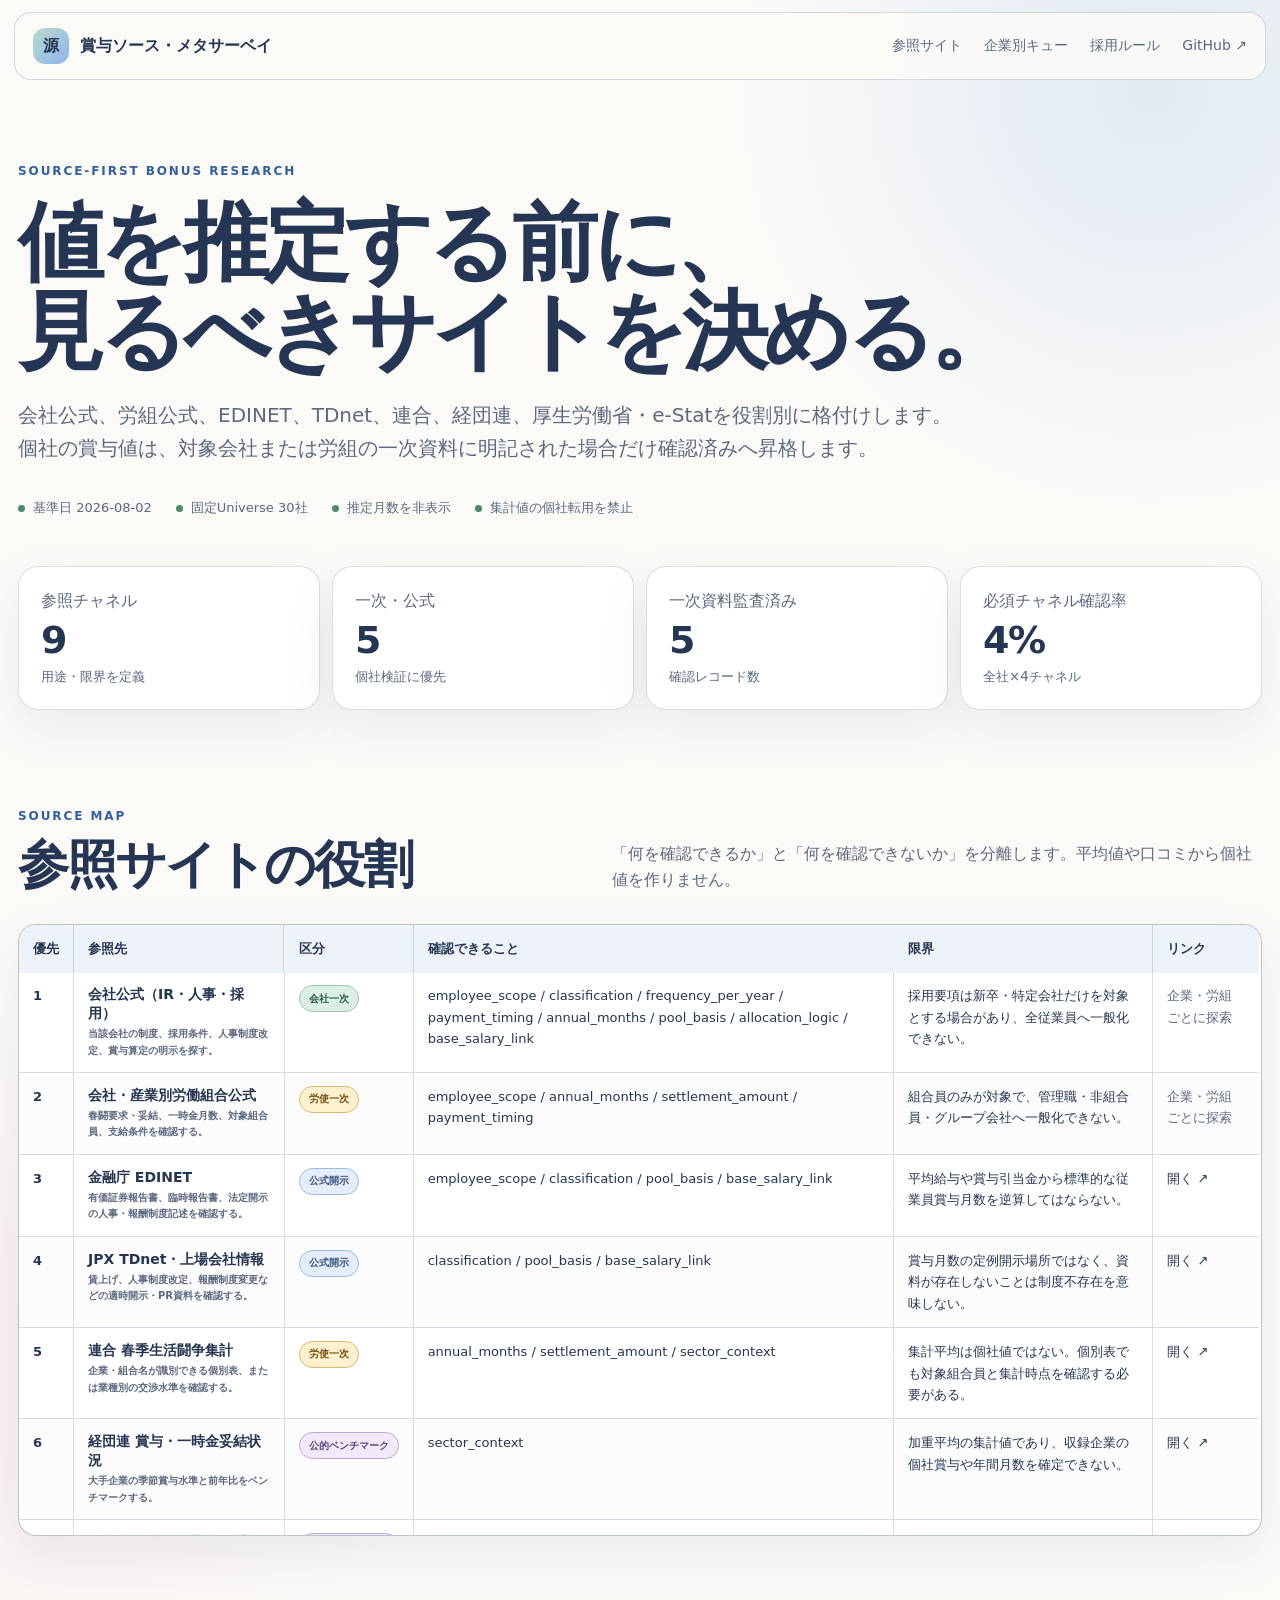
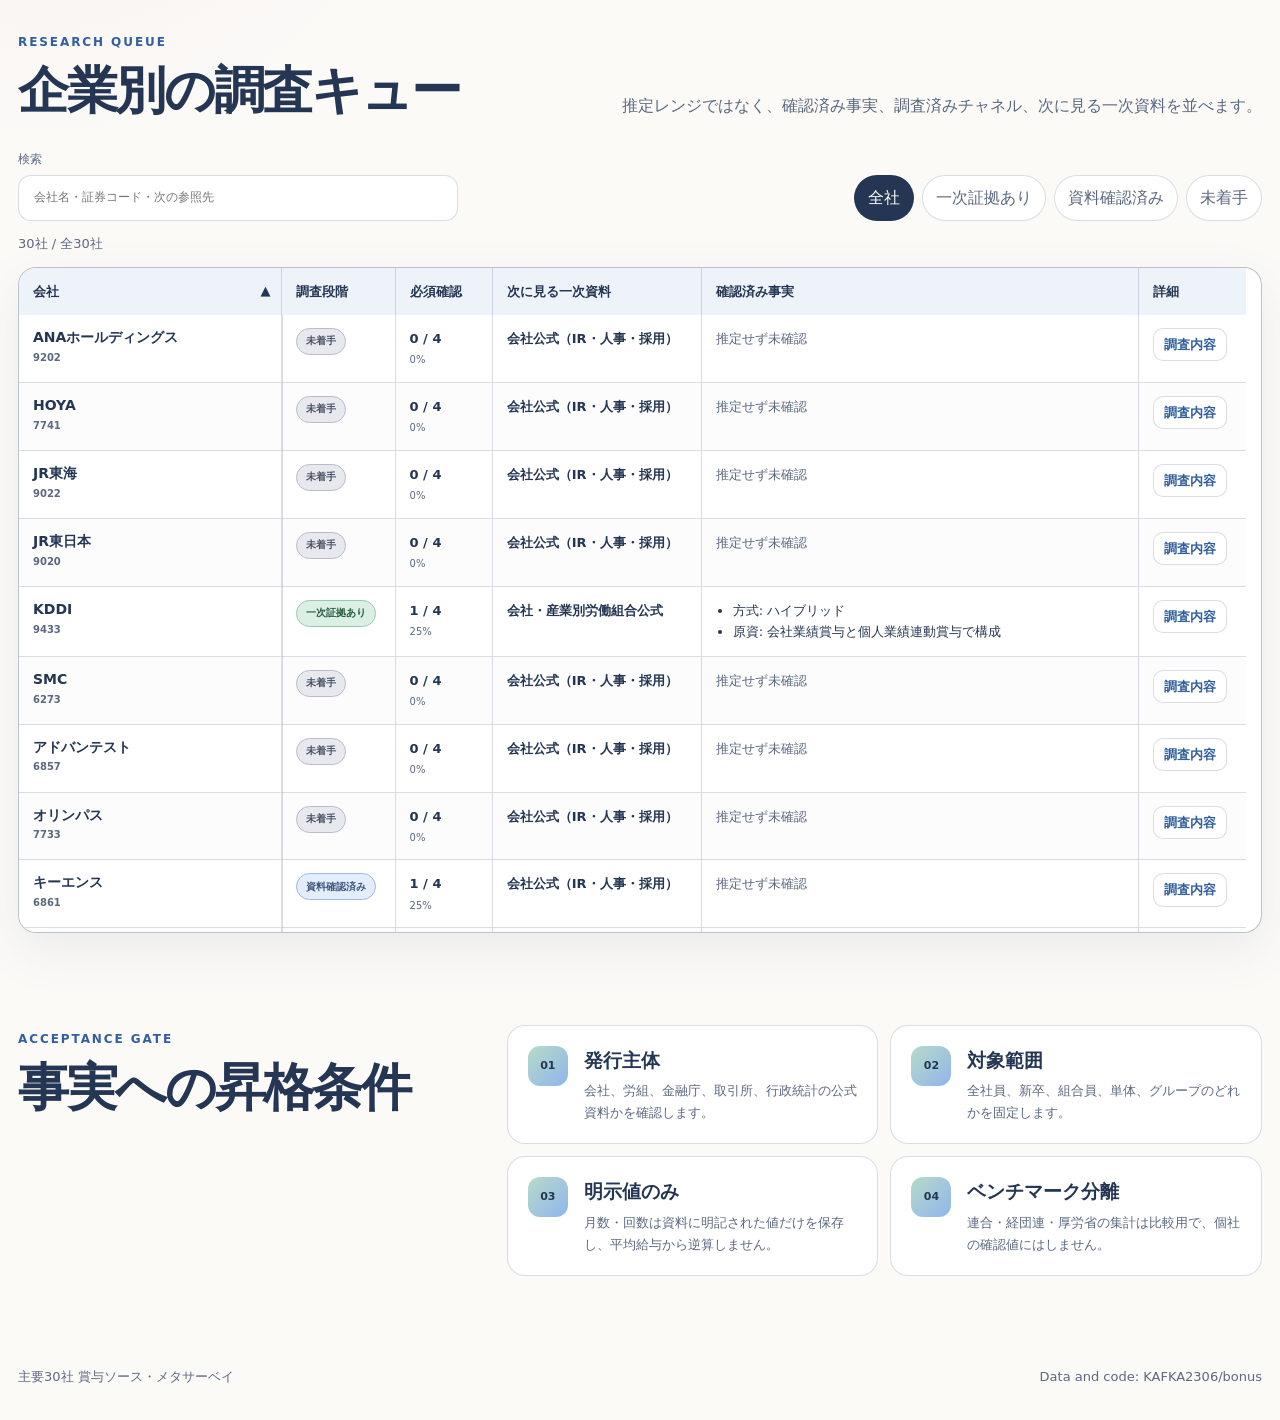
==== index.html @ 829853bf "Deploy bonus source survey from 67d471ef9a01" ====
<!doctype html>
<html lang="ja">
<head>
  <meta charset="utf-8">
  <meta name="viewport" content="width=device-width, initial-scale=1">
  <meta name="description" content="主要30社の賞与調査で、参照すべき一次資料と公的統計を先に選定するメタサーベイ">
  <meta name="theme-color" content="#fbfaf7">
  <meta name="bonus-build" content="source-survey-v5">
  <title>主要30社 賞与ソース・メタサーベイ</title>
  <link rel="stylesheet" href="./styles.css">
</head>
<body>
  <a class="skip-link" href="#companies">企業別調査表へ移動</a>
  <header class="site-header">
    <a class="brand" href="#top"><span class="brand-mark">源</span><span>賞与ソース・メタサーベイ</span></a>
    <nav aria-label="主要ナビゲーション">
      <a href="#sources">参照サイト</a>
      <a href="#companies">企業別キュー</a>
      <a href="#rules">採用ルール</a>
      <a href="https://github.com/KAFKA2306/bonus">GitHub ↗</a>
    </nav>
  </header>

  <main id="top">
    <section class="hero shell">
      <div class="eyebrow">SOURCE-FIRST BONUS RESEARCH</div>
      <h1>値を推定する前に、<br>見るべきサイトを決める。</h1>
      <p class="lead">会社公式、労組公式、EDINET、TDnet、連合、経団連、厚生労働省・e-Statを役割別に格付けします。個社の賞与値は、対象会社または労組の一次資料に明記された場合だけ確認済みへ昇格します。</p>
      <div class="meta-line"><span id="as-of">基準日 —</span><span>固定Universe 30社</span><span>推定月数を非表示</span><span>集計値の個社転用を禁止</span></div>
    </section>

    <section class="shell metrics" aria-label="調査概要">
      <article><span>参照チャネル</span><strong id="metric-channels">—</strong><small>用途・限界を定義</small></article>
      <article><span>一次・公式</span><strong id="metric-primary">—</strong><small>個社検証に優先</small></article>
      <article><span>一次資料監査済み</span><strong id="metric-verified">—</strong><small>確認レコード数</small></article>
      <article><span>必須チャネル確認率</span><strong id="metric-coverage">—</strong><small>全社×4チャネル</small></article>
    </section>

    <section id="sources" class="shell section-block">
      <div class="section-heading"><div><span class="kicker">SOURCE MAP</span><h2>参照サイトの役割</h2></div><p>「何を確認できるか」と「何を確認できないか」を分離します。平均値や口コミから個社値を作りません。</p></div>
      <div class="table-wrap source-wrap" tabindex="0">
        <table class="comparison-table source-table">
          <caption>賞与調査に利用する参照チャネル</caption>
          <thead><tr><th>優先</th><th>参照先</th><th>区分</th><th>確認できること</th><th>限界</th><th>リンク</th></tr></thead>
          <tbody id="source-body"></tbody>
        </table>
      </div>
    </section>

    <section id="companies" class="shell section-block">
      <div class="section-heading"><div><span class="kicker">RESEARCH QUEUE</span><h2>企業別の調査キュー</h2></div><p>推定レンジではなく、確認済み事実、調査済みチャネル、次に見る一次資料を並べます。</p></div>
      <div class="toolbar">
        <label class="search" for="search"><span>検索</span><input id="search" type="search" placeholder="会社名・証券コード・次の参照先" autocomplete="off"></label>
        <div class="filters" role="group" aria-label="調査段階フィルター">
          <button class="filter active" data-stage="all" aria-pressed="true" aria-controls="company-table">全社</button>
          <button class="filter" data-stage="evidence_found" aria-pressed="false" aria-controls="company-table">一次証拠あり</button>
          <button class="filter" data-stage="source_reviewed" aria-pressed="false" aria-controls="company-table">資料確認済み</button>
          <button class="filter" data-stage="queued" aria-pressed="false" aria-controls="company-table">未着手</button>
        </div>
      </div>
      <p id="result-count" class="result-count" role="status" aria-live="polite">読み込み中</p>
      <div class="table-wrap" tabindex="0">
        <table id="company-table" class="comparison-table">
          <caption>主要30社の賞与ソース調査状況</caption>
          <thead><tr>
            <th data-column="company" aria-sort="none"><button class="sort-button" data-sort="company">会社</button></th>
            <th data-column="stage" aria-sort="none"><button class="sort-button" data-sort="stage">調査段階</button></th>
            <th data-column="coverage" aria-sort="none"><button class="sort-button" data-sort="coverage">必須確認</button></th>
            <th>次に見る一次資料</th><th>確認済み事実</th><th>詳細</th>
          </tr></thead>
          <tbody id="company-body"></tbody>
        </table>
      </div>
      <p id="empty" class="empty" hidden>条件に一致する企業はありません。</p>
    </section>

    <section id="rules" class="shell section-block method-grid">
      <div><span class="kicker">ACCEPTANCE GATE</span><h2>事実への昇格条件</h2></div>
      <div class="rules">
        <article><b>01</b><div><h3>発行主体</h3><p>会社、労組、金融庁、取引所、行政統計の公式資料かを確認します。</p></div></article>
        <article><b>02</b><div><h3>対象範囲</h3><p>全社員、新卒、組合員、単体、グループのどれかを固定します。</p></div></article>
        <article><b>03</b><div><h3>明示値のみ</h3><p>月数・回数は資料に明記された値だけを保存し、平均給与から逆算しません。</p></div></article>
        <article><b>04</b><div><h3>ベンチマーク分離</h3><p>連合・経団連・厚労省の集計は比較用で、個社の確認値にはしません。</p></div></article>
      </div>
    </section>
  </main>
  <footer class="shell"><span>主要30社 賞与ソース・メタサーベイ</span><a href="https://github.com/KAFKA2306/bonus">Data and code: KAFKA2306/bonus</a></footer>
  <script src="./app.js" defer></script>
</body>
</html>
---- styles.css ----
:root {
  --bg: #fbfaf7;
  --ink: #243653;
  --muted: #5b6880;
  --link: #315f9f;
  --blue: #8fb5ec;
  --lav: #b9a8e6;
  --rose: #efb4c1;
  --mint: #b7dbc8;
  --apricot: #f3cfaa;
  --paper: rgba(255,255,255,.92);
  --line: rgba(36,54,83,.17);
  --line-strong: rgba(36,54,83,.30);
  --shadow: 0 18px 50px rgba(76,91,125,.09);
  --radius: 20px;
}
* { box-sizing: border-box; }
html { scroll-behavior: smooth; }
body { margin: 0; color: var(--ink); background: radial-gradient(circle at 90% 3%,rgba(143,181,236,.24),transparent 26rem),radial-gradient(circle at 4% 45%,rgba(239,180,193,.16),transparent 24rem),var(--bg); font-family: Inter,"Noto Sans JP","Hiragino Kaku Gothic ProN",system-ui,sans-serif; line-height: 1.65; }
a { color: inherit; text-decoration: none; }
button,input { font: inherit; color: inherit; }
:focus-visible { outline: 3px solid #315f9f; outline-offset: 3px; }
#sources,#companies,#rules { scroll-margin-top: 100px; }
.shell { width: min(1420px,calc(100% - 36px)); margin-inline: auto; }
.skip-link { position: fixed; top: 8px; left: 8px; z-index: 100; padding: 10px 14px; border-radius: 10px; background: var(--ink); color: #fff; transform: translateY(-160%); }
.skip-link:focus { transform: translateY(0); }
.site-header { width: min(1460px,calc(100% - 28px)); min-height: 68px; margin: 12px auto 0; padding: 11px 18px; display: flex; align-items: center; justify-content: space-between; gap: 20px; border: 1px solid var(--line); background: rgba(251,250,247,.92); backdrop-filter: blur(18px); border-radius: 17px; position: sticky; top: 10px; z-index: 30; }
.brand { display: flex; align-items: center; gap: 11px; font-weight: 800; }
.brand-mark { display: grid; place-items: center; width: 36px; height: 36px; border-radius: 12px; background: linear-gradient(135deg,var(--mint),var(--blue)); }
.site-header nav { display: flex; flex-wrap: wrap; gap: 22px; color: var(--muted); font-size: 14px; }
.site-header a:hover,footer a:hover,.source-list a:hover { color: var(--link); text-decoration: underline; text-underline-offset: 3px; }
.hero { padding: 82px 0 48px; }
.eyebrow,.kicker { color: var(--link); font-size: 12px; font-weight: 850; letter-spacing: .16em; }
.hero h1 { max-width: 1100px; margin: 16px 0 22px; font-size: clamp(45px,7vw,86px); line-height: 1.04; letter-spacing: -.055em; }
.lead { max-width: 940px; margin: 0; color: var(--muted); font-size: clamp(16px,1.8vw,20px); }
.meta-line { display: flex; flex-wrap: wrap; gap: 10px 24px; margin-top: 32px; color: var(--muted); font-size: 13px; }
.meta-line span::before { content: ""; display: inline-block; width: 7px; height: 7px; margin-right: 8px; border-radius: 50%; background: #4e896c; }
.metrics { display: grid; grid-template-columns: repeat(4,1fr); gap: 12px; }
.metrics article { padding: 21px 22px; border: 1px solid var(--line); border-radius: var(--radius); background: var(--paper); box-shadow: var(--shadow); }
.metrics span,.metrics small { display: block; color: var(--muted); }
.metrics strong { display: block; margin: 3px 0; font-size: 38px; line-height: 1.2; letter-spacing: -.04em; }
.section-block { padding-top: 92px; }
.section-heading { display: flex; align-items: end; justify-content: space-between; gap: 28px; }
.section-heading h2,.method-grid h2 { margin: 8px 0 0; font-size: clamp(32px,4vw,52px); line-height: 1.12; letter-spacing: -.045em; }
.section-heading p { max-width: 650px; margin: 0; color: var(--muted); }
.toolbar { display: flex; align-items: end; justify-content: space-between; gap: 20px; margin: 30px 0 12px; }
.search { display: grid; gap: 6px; color: var(--muted); font-size: 12px; }
.search input { width: min(440px,78vw); padding: 12px 15px; border: 1px solid var(--line); border-radius: 13px; background: #fff; }
.search input:focus { border-color: var(--link); box-shadow: 0 0 0 4px rgba(143,181,236,.24); }
.filters { display: flex; flex-wrap: wrap; gap: 8px; }
.filter { padding: 9px 13px; border: 1px solid var(--line); border-radius: 999px; background: var(--paper); color: var(--muted); cursor: pointer; }
.filter:hover { border-color: var(--link); color: var(--ink); }
.filter.active { background: var(--ink); color: #fff; }
.result-count { min-height: 1.65em; margin: 0 0 12px; color: var(--muted); font-size: 13px; }
.table-wrap { max-height: min(74vh,860px); overflow: auto; border: 1px solid var(--line-strong); border-radius: 18px; background: #fff; box-shadow: var(--shadow); scrollbar-gutter: stable; }
.source-wrap { max-height: min(68vh,760px); margin-top: 30px; }
.comparison-table { width: 100%; min-width: 1060px; border-collapse: separate; border-spacing: 0; font-size: 13px; }
.source-table { min-width: 1240px; }
.comparison-table caption { position: absolute; width: 1px; height: 1px; padding: 0; margin: -1px; overflow: hidden; clip: rect(0,0,0,0); white-space: nowrap; border: 0; }
.comparison-table th,.comparison-table td { padding: 13px 14px; border-right: 1px solid var(--line); border-bottom: 1px solid var(--line); text-align: left; vertical-align: top; }
.comparison-table thead th { position: sticky; top: 0; z-index: 12; padding: 0; background: #eef3fa; white-space: nowrap; }
.comparison-table thead th:not([data-column]) { padding: 13px 14px; }
.comparison-table tbody tr:nth-child(even) td,.comparison-table tbody tr:nth-child(even) th { background-color: #fcfcfd; }
.comparison-table tbody tr:hover td,.comparison-table tbody tr:hover th { background-color: #f4f7fc; }
.comparison-table tr:last-child th,.comparison-table tr:last-child td { border-bottom: 0; }
.comparison-table th:last-child,.comparison-table td:last-child { border-right: 0; }
.company-cell { position: sticky; left: 0; z-index: 8; min-width: 200px; background: #fff; box-shadow: 1px 0 0 var(--line); }
.company-cell strong,.source-table tbody th strong { display: block; font-size: 14px; line-height: 1.35; }
.company-cell span,.source-table tbody th small,.comparison-table td small { display: block; margin-top: 3px; color: var(--muted); font-size: 10px; }
.sort-button { width: 100%; padding: 13px 26px 13px 14px; border: 0; background: transparent; text-align: left; font-weight: 800; cursor: pointer; position: relative; }
.sort-button:hover { background: rgba(143,181,236,.18); }
th[aria-sort="ascending"] .sort-button::after,th[aria-sort="descending"] .sort-button::after { position: absolute; right: 10px; top: 50%; transform: translateY(-50%); }
th[aria-sort="ascending"] .sort-button::after { content: "▲"; }
th[aria-sort="descending"] .sort-button::after { content: "▼"; }
.status,.tier { display: inline-flex; align-items: center; min-height: 27px; padding: 4px 9px; border: 1px solid transparent; border-radius: 999px; font-size: 10px; font-weight: 850; white-space: nowrap; }
.status-evidence_found,.tier-primary_company { background: #dcefe5; border-color: #99c7ad; color: #285b40; }
.status-source_reviewed,.tier-official_disclosure { background: #e3edfb; border-color: #9bb9e2; color: #3e557d; }
.status-queued,.tier-discovery_only { background: #e8e9ef; border-color: #b8bccb; color: #4b5266; }
.tier-primary_collective { background: #fff0cf; border-color: #d9b76b; color: #6f4d0c; }
.tier-official_benchmark { background: #f2eafb; border-color: #baa9dd; color: #55417e; }
.compact-list { margin: 0; padding-left: 17px; }
.muted { color: var(--muted); }
.row-details summary { display: inline-flex; min-height: 32px; align-items: center; padding: 5px 10px; border: 1px solid var(--line); border-radius: 10px; background: #fff; color: var(--link); font-weight: 750; cursor: pointer; white-space: nowrap; }
.row-details[open] summary { border-color: #8068bc; background: #f2eefb; }
.detail-panel { width: min(760px,64vw); display: grid; grid-template-columns: repeat(2,minmax(0,1fr)); gap: 12px; margin-top: 12px; padding: 14px; border: 1px solid rgba(128,104,188,.3); border-radius: 14px; background: #faf8ff; }
.detail-panel h3 { margin: 0 0 5px; font-size: 12px; }
.detail-panel p,.detail-panel li { font-size: 11px; line-height: 1.55; }
.detail-panel p,.detail-panel ul { margin-top: 0; }
.source-list { display: grid; gap: 7px; margin: 0; padding: 0; list-style: none; }
.source-list a { color: var(--link); text-decoration: underline; text-underline-offset: 2px; }
.empty,.load-error { text-align: center; color: var(--muted); padding: 36px !important; }
.method-grid { display: grid; grid-template-columns: .72fr 1.28fr; gap: 64px; align-items: start; }
.rules { display: grid; grid-template-columns: repeat(2,1fr); gap: 12px; }
.rules article { display: flex; gap: 16px; padding: 20px; border: 1px solid var(--line); border-radius: 18px; background: var(--paper); }
.rules b { display: grid; place-items: center; flex: 0 0 40px; height: 40px; border-radius: 12px; background: linear-gradient(135deg,var(--mint),var(--blue)); font-size: 11px; }
.rules h3 { margin: 0 0 4px; }
.rules p { margin: 0; color: var(--muted); font-size: 13px; }
footer { display: flex; justify-content: space-between; gap: 20px; padding: 90px 0 32px; color: var(--muted); font-size: 13px; }
@media (max-width: 920px) { .site-header nav a:not(:last-child) { display: none; } .metrics { grid-template-columns: repeat(2,1fr); } .section-heading,.toolbar { align-items: start; flex-direction: column; } .method-grid { grid-template-columns: 1fr; gap: 28px; } .detail-panel { width: min(620px,75vw); grid-template-columns: 1fr; } }
@media (max-width: 560px) { .shell { width: min(100% - 24px,1420px); } .hero { padding-top: 58px; } .hero h1 { font-size: 42px; } .metrics,.rules { grid-template-columns: 1fr; } .site-header { width: calc(100% - 16px); } footer { flex-direction: column; } }
@media (prefers-reduced-motion: reduce) { html { scroll-behavior: auto; } *,*::before,*::after { animation-duration: .01ms !important; transition-duration: .01ms !important; } }
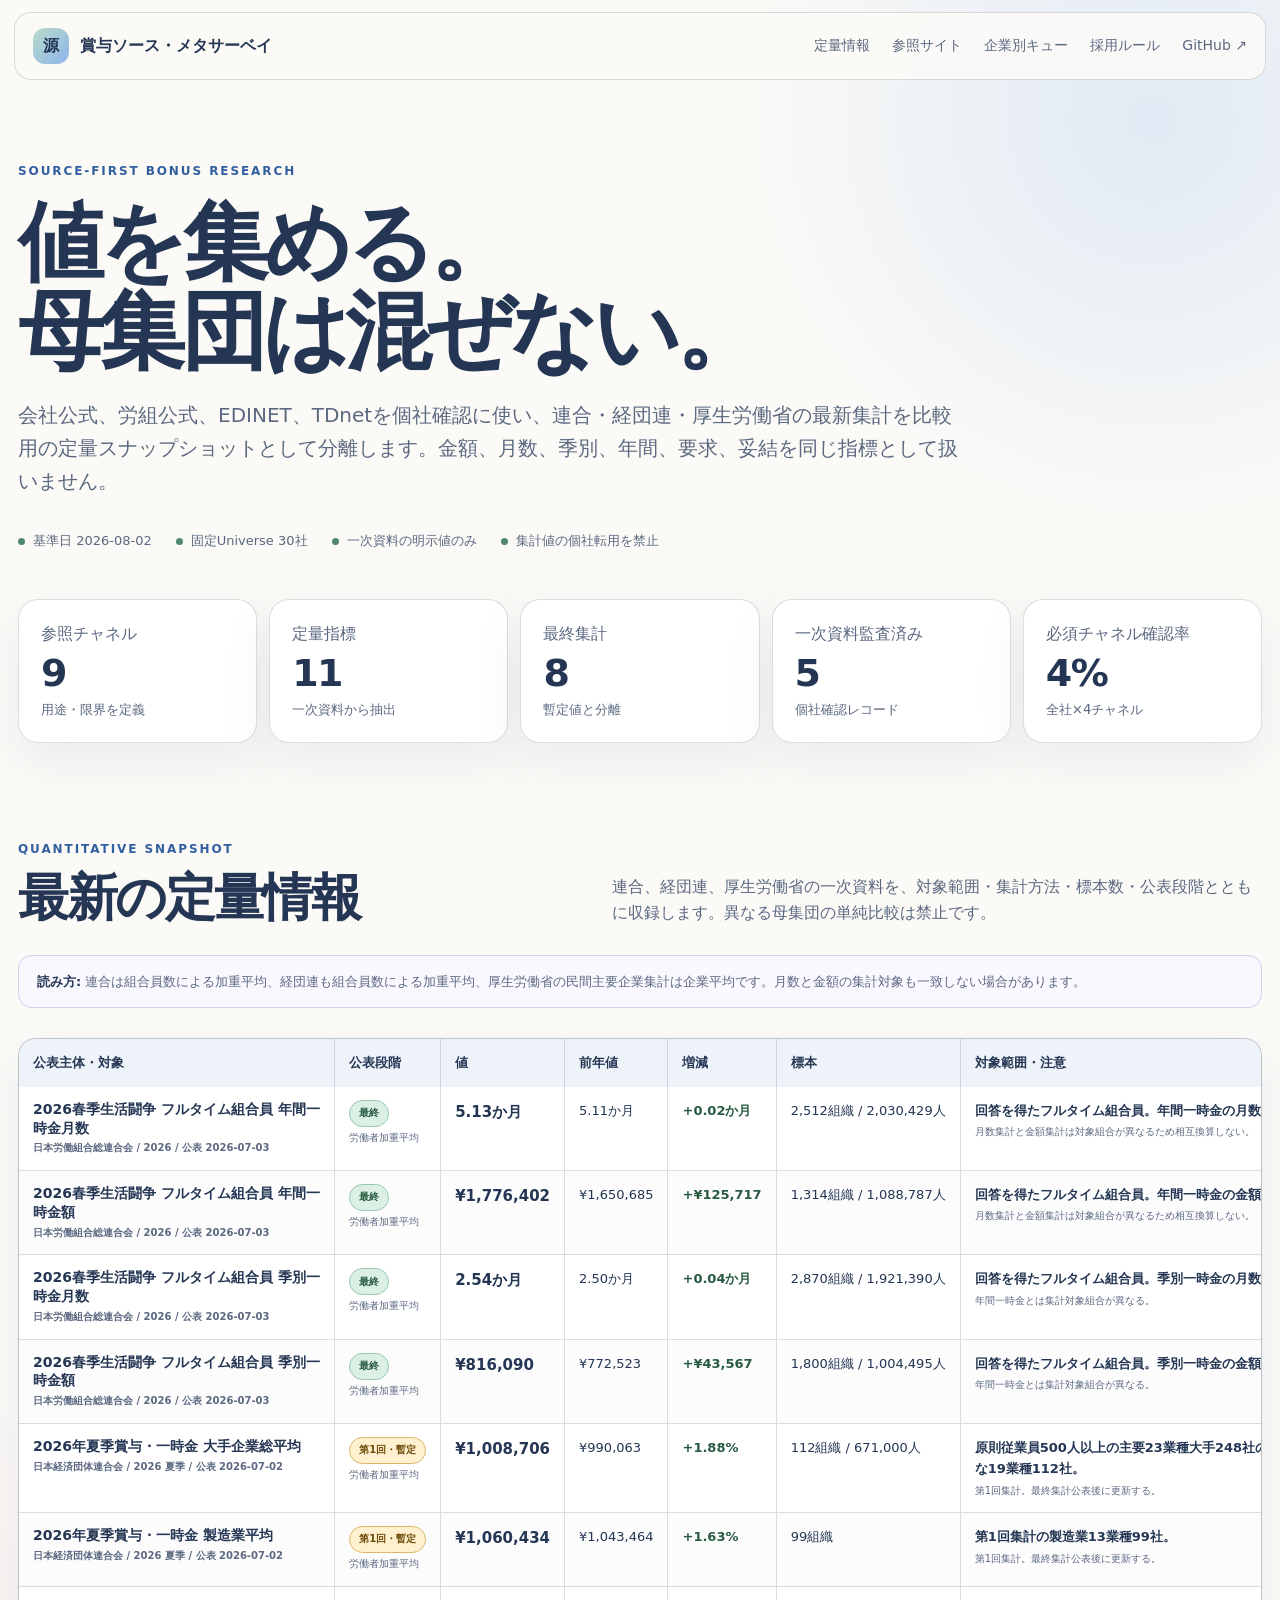
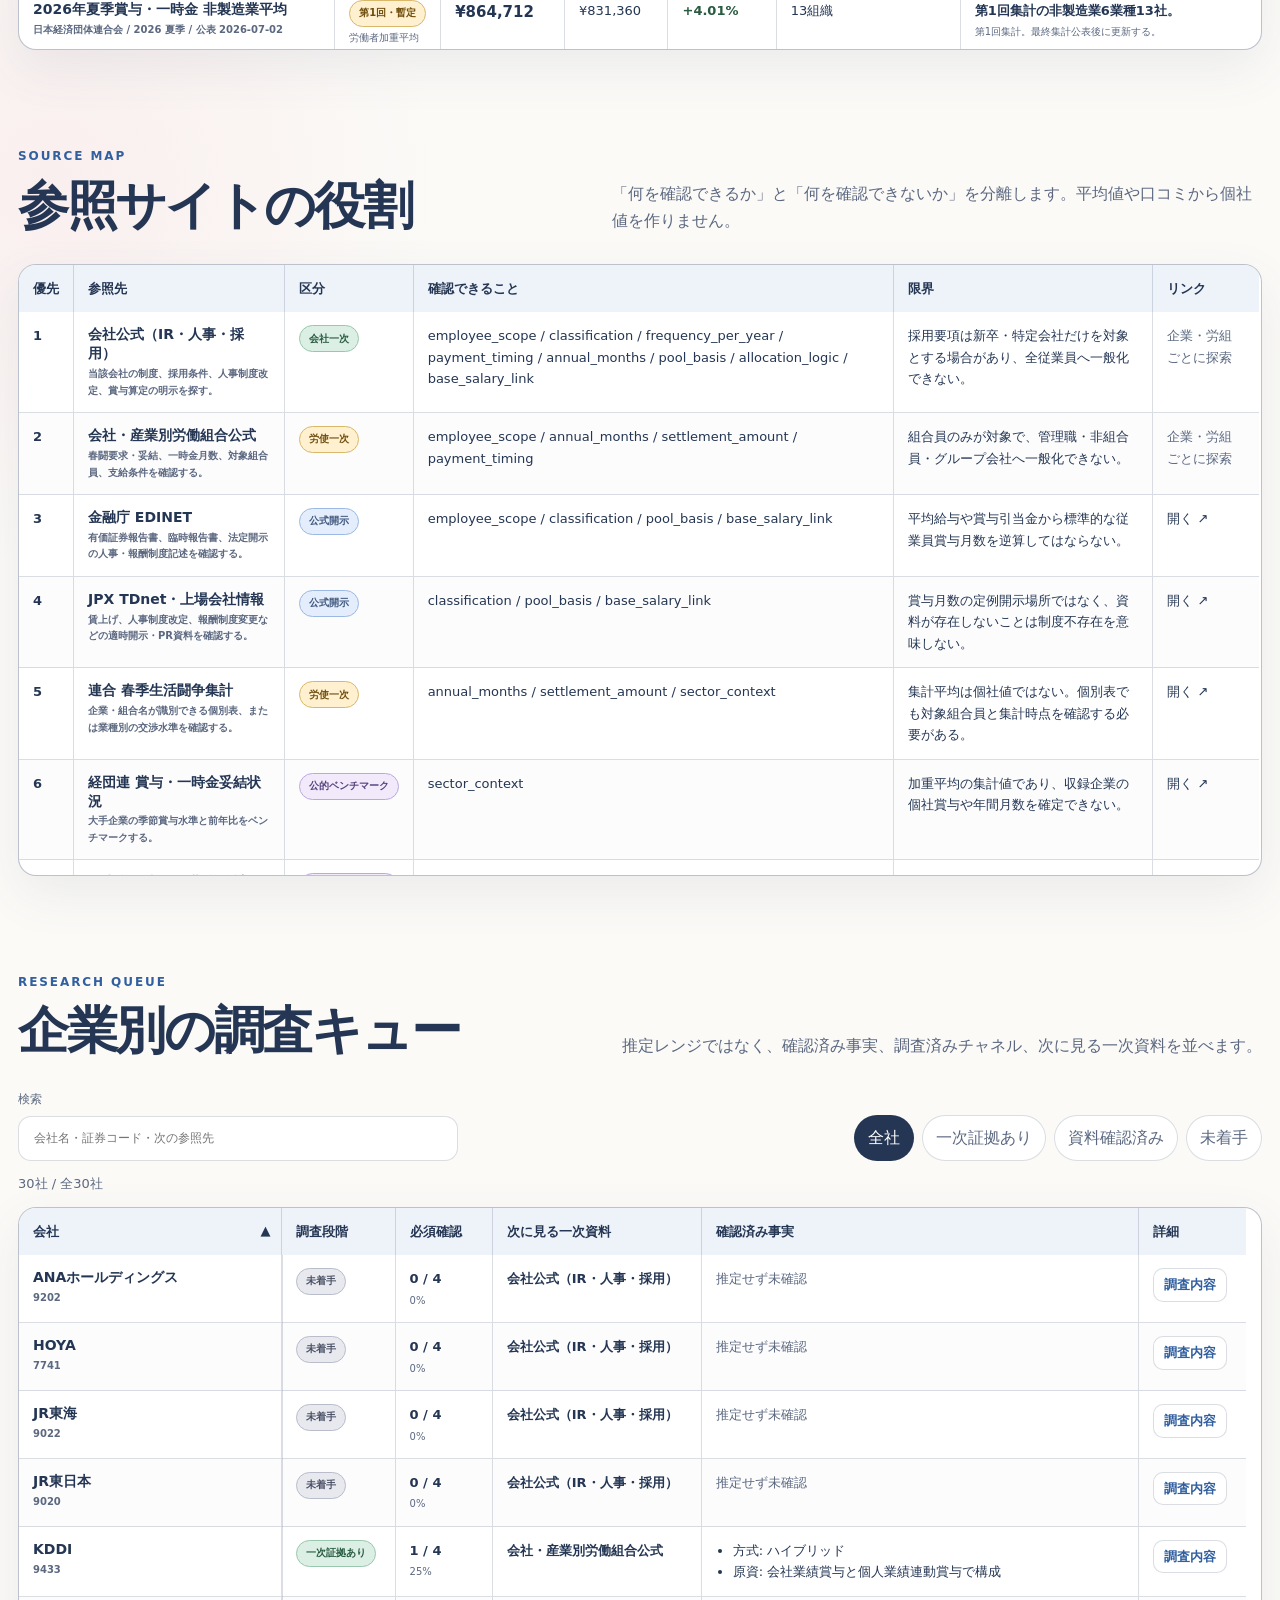
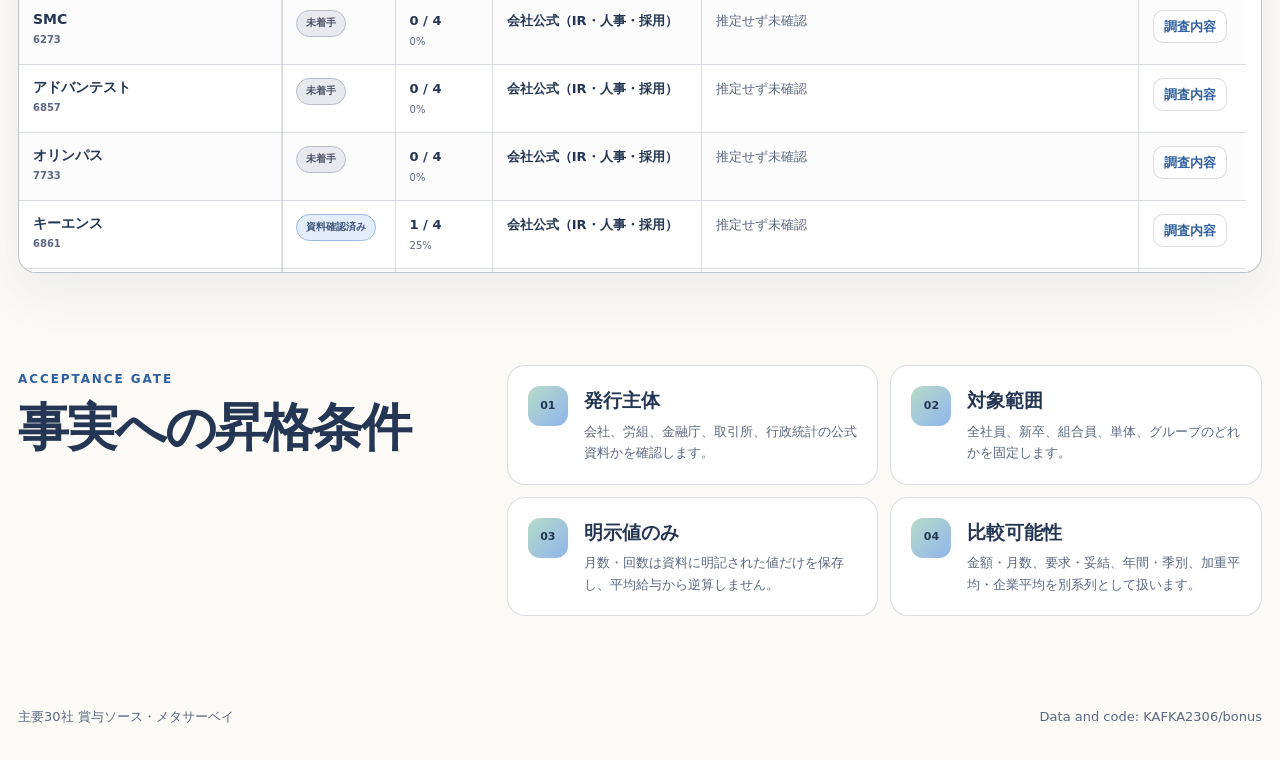
==== commit 0e42cd99: "Deploy bonus source survey from 23b68604bfe2" ====
--- a/index.html
+++ b/index.html
@@ -3,17 +3,18 @@
 <head>
   <meta charset="utf-8">
   <meta name="viewport" content="width=device-width, initial-scale=1">
-  <meta name="description" content="主要30社の賞与調査で、参照すべき一次資料と公的統計を先に選定するメタサーベイ">
+  <meta name="description" content="主要30社の賞与調査で、参照すべき一次資料と最新の公的定量情報を対象範囲付きで整理するメタサーベイ">
   <meta name="theme-color" content="#fbfaf7">
-  <meta name="bonus-build" content="source-survey-v5">
+  <meta name="bonus-build" content="source-survey-v6">
   <title>主要30社 賞与ソース・メタサーベイ</title>
   <link rel="stylesheet" href="./styles.css">
 </head>
 <body>
-  <a class="skip-link" href="#companies">企業別調査表へ移動</a>
+  <a class="skip-link" href="#benchmarks">定量スナップショットへ移動</a>
   <header class="site-header">
     <a class="brand" href="#top"><span class="brand-mark">源</span><span>賞与ソース・メタサーベイ</span></a>
     <nav aria-label="主要ナビゲーション">
+      <a href="#benchmarks">定量情報</a>
       <a href="#sources">参照サイト</a>
       <a href="#companies">企業別キュー</a>
       <a href="#rules">採用ルール</a>
@@ -24,16 +25,29 @@
   <main id="top">
     <section class="hero shell">
       <div class="eyebrow">SOURCE-FIRST BONUS RESEARCH</div>
-      <h1>値を推定する前に、<br>見るべきサイトを決める。</h1>
-      <p class="lead">会社公式、労組公式、EDINET、TDnet、連合、経団連、厚生労働省・e-Statを役割別に格付けします。個社の賞与値は、対象会社または労組の一次資料に明記された場合だけ確認済みへ昇格します。</p>
-      <div class="meta-line"><span id="as-of">基準日 —</span><span>固定Universe 30社</span><span>推定月数を非表示</span><span>集計値の個社転用を禁止</span></div>
+      <h1>値を集める。<br>母集団は混ぜない。</h1>
+      <p class="lead">会社公式、労組公式、EDINET、TDnetを個社確認に使い、連合・経団連・厚生労働省の最新集計を比較用の定量スナップショットとして分離します。金額、月数、季別、年間、要求、妥結を同じ指標として扱いません。</p>
+      <div class="meta-line"><span id="as-of">基準日 —</span><span>固定Universe 30社</span><span>一次資料の明示値のみ</span><span>集計値の個社転用を禁止</span></div>
     </section>
 
     <section class="shell metrics" aria-label="調査概要">
       <article><span>参照チャネル</span><strong id="metric-channels">—</strong><small>用途・限界を定義</small></article>
-      <article><span>一次・公式</span><strong id="metric-primary">—</strong><small>個社検証に優先</small></article>
-      <article><span>一次資料監査済み</span><strong id="metric-verified">—</strong><small>確認レコード数</small></article>
+      <article><span>定量指標</span><strong id="metric-benchmarks">—</strong><small>一次資料から抽出</small></article>
+      <article><span>最終集計</span><strong id="metric-final">—</strong><small>暫定値と分離</small></article>
+      <article><span>一次資料監査済み</span><strong id="metric-verified">—</strong><small>個社確認レコード</small></article>
       <article><span>必須チャネル確認率</span><strong id="metric-coverage">—</strong><small>全社×4チャネル</small></article>
+    </section>
+
+    <section id="benchmarks" class="shell section-block">
+      <div class="section-heading"><div><span class="kicker">QUANTITATIVE SNAPSHOT</span><h2>最新の定量情報</h2></div><p>連合、経団連、厚生労働省の一次資料を、対象範囲・集計方法・標本数・公表段階とともに収録します。異なる母集団の単純比較は禁止です。</p></div>
+      <div class="benchmark-note"><strong>読み方:</strong> 連合は組合員数による加重平均、経団連も組合員数による加重平均、厚生労働省の民間主要企業集計は企業平均です。月数と金額の集計対象も一致しない場合があります。</div>
+      <div class="table-wrap benchmark-wrap" tabindex="0">
+        <table class="comparison-table benchmark-table">
+          <caption>公式資料から抽出した賞与・一時金の定量情報</caption>
+          <thead><tr><th>公表主体・対象</th><th>公表段階</th><th>値</th><th>前年値</th><th>増減</th><th>標本</th><th>対象範囲・注意</th><th>一次資料</th></tr></thead>
+          <tbody id="benchmark-body"></tbody>
+        </table>
+      </div>
     </section>
 
     <section id="sources" class="shell section-block">
@@ -80,7 +94,7 @@
         <article><b>01</b><div><h3>発行主体</h3><p>会社、労組、金融庁、取引所、行政統計の公式資料かを確認します。</p></div></article>
         <article><b>02</b><div><h3>対象範囲</h3><p>全社員、新卒、組合員、単体、グループのどれかを固定します。</p></div></article>
         <article><b>03</b><div><h3>明示値のみ</h3><p>月数・回数は資料に明記された値だけを保存し、平均給与から逆算しません。</p></div></article>
-        <article><b>04</b><div><h3>ベンチマーク分離</h3><p>連合・経団連・厚労省の集計は比較用で、個社の確認値にはしません。</p></div></article>
+        <article><b>04</b><div><h3>比較可能性</h3><p>金額・月数、要求・妥結、年間・季別、加重平均・企業平均を別系列として扱います。</p></div></article>
       </div>
     </section>
   </main>
--- a/styles.css
+++ b/styles.css
@@ -20,7 +20,7 @@
 a { color: inherit; text-decoration: none; }
 button,input { font: inherit; color: inherit; }
 :focus-visible { outline: 3px solid #315f9f; outline-offset: 3px; }
-#sources,#companies,#rules { scroll-margin-top: 100px; }
+#benchmarks,#sources,#companies,#rules { scroll-margin-top: 100px; }
 .shell { width: min(1420px,calc(100% - 36px)); margin-inline: auto; }
 .skip-link { position: fixed; top: 8px; left: 8px; z-index: 100; padding: 10px 14px; border-radius: 10px; background: var(--ink); color: #fff; transform: translateY(-160%); }
 .skip-link:focus { transform: translateY(0); }
@@ -28,14 +28,14 @@
 .brand { display: flex; align-items: center; gap: 11px; font-weight: 800; }
 .brand-mark { display: grid; place-items: center; width: 36px; height: 36px; border-radius: 12px; background: linear-gradient(135deg,var(--mint),var(--blue)); }
 .site-header nav { display: flex; flex-wrap: wrap; gap: 22px; color: var(--muted); font-size: 14px; }
-.site-header a:hover,footer a:hover,.source-list a:hover { color: var(--link); text-decoration: underline; text-underline-offset: 3px; }
+.site-header a:hover,footer a:hover,.source-list a:hover,.evidence-link:hover { color: var(--link); text-decoration: underline; text-underline-offset: 3px; }
 .hero { padding: 82px 0 48px; }
 .eyebrow,.kicker { color: var(--link); font-size: 12px; font-weight: 850; letter-spacing: .16em; }
 .hero h1 { max-width: 1100px; margin: 16px 0 22px; font-size: clamp(45px,7vw,86px); line-height: 1.04; letter-spacing: -.055em; }
 .lead { max-width: 940px; margin: 0; color: var(--muted); font-size: clamp(16px,1.8vw,20px); }
 .meta-line { display: flex; flex-wrap: wrap; gap: 10px 24px; margin-top: 32px; color: var(--muted); font-size: 13px; }
 .meta-line span::before { content: ""; display: inline-block; width: 7px; height: 7px; margin-right: 8px; border-radius: 50%; background: #4e896c; }
-.metrics { display: grid; grid-template-columns: repeat(4,1fr); gap: 12px; }
+.metrics { display: grid; grid-template-columns: repeat(5,1fr); gap: 12px; }
 .metrics article { padding: 21px 22px; border: 1px solid var(--line); border-radius: var(--radius); background: var(--paper); box-shadow: var(--shadow); }
 .metrics span,.metrics small { display: block; color: var(--muted); }
 .metrics strong { display: block; margin: 3px 0; font-size: 38px; line-height: 1.2; letter-spacing: -.04em; }
@@ -43,6 +43,8 @@
 .section-heading { display: flex; align-items: end; justify-content: space-between; gap: 28px; }
 .section-heading h2,.method-grid h2 { margin: 8px 0 0; font-size: clamp(32px,4vw,52px); line-height: 1.12; letter-spacing: -.045em; }
 .section-heading p { max-width: 650px; margin: 0; color: var(--muted); }
+.benchmark-note { margin-top: 28px; padding: 15px 18px; border: 1px solid rgba(128,104,188,.28); border-radius: 14px; background: #faf8ff; color: var(--muted); font-size: 13px; }
+.benchmark-note strong { color: var(--ink); }
 .toolbar { display: flex; align-items: end; justify-content: space-between; gap: 20px; margin: 30px 0 12px; }
 .search { display: grid; gap: 6px; color: var(--muted); font-size: 12px; }
 .search input { width: min(440px,78vw); padding: 12px 15px; border: 1px solid var(--line); border-radius: 13px; background: #fff; }
@@ -53,9 +55,10 @@
 .filter.active { background: var(--ink); color: #fff; }
 .result-count { min-height: 1.65em; margin: 0 0 12px; color: var(--muted); font-size: 13px; }
 .table-wrap { max-height: min(74vh,860px); overflow: auto; border: 1px solid var(--line-strong); border-radius: 18px; background: #fff; box-shadow: var(--shadow); scrollbar-gutter: stable; }
-.source-wrap { max-height: min(68vh,760px); margin-top: 30px; }
+.source-wrap,.benchmark-wrap { max-height: min(68vh,760px); margin-top: 30px; }
 .comparison-table { width: 100%; min-width: 1060px; border-collapse: separate; border-spacing: 0; font-size: 13px; }
 .source-table { min-width: 1240px; }
+.benchmark-table { min-width: 1460px; }
 .comparison-table caption { position: absolute; width: 1px; height: 1px; padding: 0; margin: -1px; overflow: hidden; clip: rect(0,0,0,0); white-space: nowrap; border: 0; }
 .comparison-table th,.comparison-table td { padding: 13px 14px; border-right: 1px solid var(--line); border-bottom: 1px solid var(--line); text-align: left; vertical-align: top; }
 .comparison-table thead th { position: sticky; top: 0; z-index: 12; padding: 0; background: #eef3fa; white-space: nowrap; }
@@ -65,18 +68,24 @@
 .comparison-table tr:last-child th,.comparison-table tr:last-child td { border-bottom: 0; }
 .comparison-table th:last-child,.comparison-table td:last-child { border-right: 0; }
 .company-cell { position: sticky; left: 0; z-index: 8; min-width: 200px; background: #fff; box-shadow: 1px 0 0 var(--line); }
-.company-cell strong,.source-table tbody th strong { display: block; font-size: 14px; line-height: 1.35; }
-.company-cell span,.source-table tbody th small,.comparison-table td small { display: block; margin-top: 3px; color: var(--muted); font-size: 10px; }
+.company-cell strong,.source-table tbody th strong,.benchmark-title strong { display: block; font-size: 14px; line-height: 1.35; }
+.company-cell span,.source-table tbody th small,.comparison-table td small,.benchmark-title small { display: block; margin-top: 3px; color: var(--muted); font-size: 10px; }
+.benchmark-title { min-width: 300px; }
+.benchmark-table td:nth-child(7) { min-width: 370px; }
+.numeric { font-variant-numeric: tabular-nums; white-space: nowrap; }
+.numeric strong { font-size: 15px; }
+.change-positive { color: #285b40; font-weight: 800; }
+.evidence-link { color: var(--link); font-weight: 750; white-space: nowrap; text-decoration: underline; text-underline-offset: 2px; }
 .sort-button { width: 100%; padding: 13px 26px 13px 14px; border: 0; background: transparent; text-align: left; font-weight: 800; cursor: pointer; position: relative; }
 .sort-button:hover { background: rgba(143,181,236,.18); }
 th[aria-sort="ascending"] .sort-button::after,th[aria-sort="descending"] .sort-button::after { position: absolute; right: 10px; top: 50%; transform: translateY(-50%); }
 th[aria-sort="ascending"] .sort-button::after { content: "▲"; }
 th[aria-sort="descending"] .sort-button::after { content: "▼"; }
-.status,.tier { display: inline-flex; align-items: center; min-height: 27px; padding: 4px 9px; border: 1px solid transparent; border-radius: 999px; font-size: 10px; font-weight: 850; white-space: nowrap; }
-.status-evidence_found,.tier-primary_company { background: #dcefe5; border-color: #99c7ad; color: #285b40; }
+.status,.tier,.release { display: inline-flex; align-items: center; min-height: 27px; padding: 4px 9px; border: 1px solid transparent; border-radius: 999px; font-size: 10px; font-weight: 850; white-space: nowrap; }
+.status-evidence_found,.tier-primary_company,.release-final { background: #dcefe5; border-color: #99c7ad; color: #285b40; }
 .status-source_reviewed,.tier-official_disclosure { background: #e3edfb; border-color: #9bb9e2; color: #3e557d; }
 .status-queued,.tier-discovery_only { background: #e8e9ef; border-color: #b8bccb; color: #4b5266; }
-.tier-primary_collective { background: #fff0cf; border-color: #d9b76b; color: #6f4d0c; }
+.tier-primary_collective,.release-first { background: #fff0cf; border-color: #d9b76b; color: #6f4d0c; }
 .tier-official_benchmark { background: #f2eafb; border-color: #baa9dd; color: #55417e; }
 .compact-list { margin: 0; padding-left: 17px; }
 .muted { color: var(--muted); }
@@ -96,6 +105,7 @@
 .rules h3 { margin: 0 0 4px; }
 .rules p { margin: 0; color: var(--muted); font-size: 13px; }
 footer { display: flex; justify-content: space-between; gap: 20px; padding: 90px 0 32px; color: var(--muted); font-size: 13px; }
+@media (max-width: 1120px) { .metrics { grid-template-columns: repeat(3,1fr); } }
 @media (max-width: 920px) { .site-header nav a:not(:last-child) { display: none; } .metrics { grid-template-columns: repeat(2,1fr); } .section-heading,.toolbar { align-items: start; flex-direction: column; } .method-grid { grid-template-columns: 1fr; gap: 28px; } .detail-panel { width: min(620px,75vw); grid-template-columns: 1fr; } }
 @media (max-width: 560px) { .shell { width: min(100% - 24px,1420px); } .hero { padding-top: 58px; } .hero h1 { font-size: 42px; } .metrics,.rules { grid-template-columns: 1fr; } .site-header { width: calc(100% - 16px); } footer { flex-direction: column; } }
 @media (prefers-reduced-motion: reduce) { html { scroll-behavior: auto; } *,*::before,*::after { animation-duration: .01ms !important; transition-duration: .01ms !important; } }
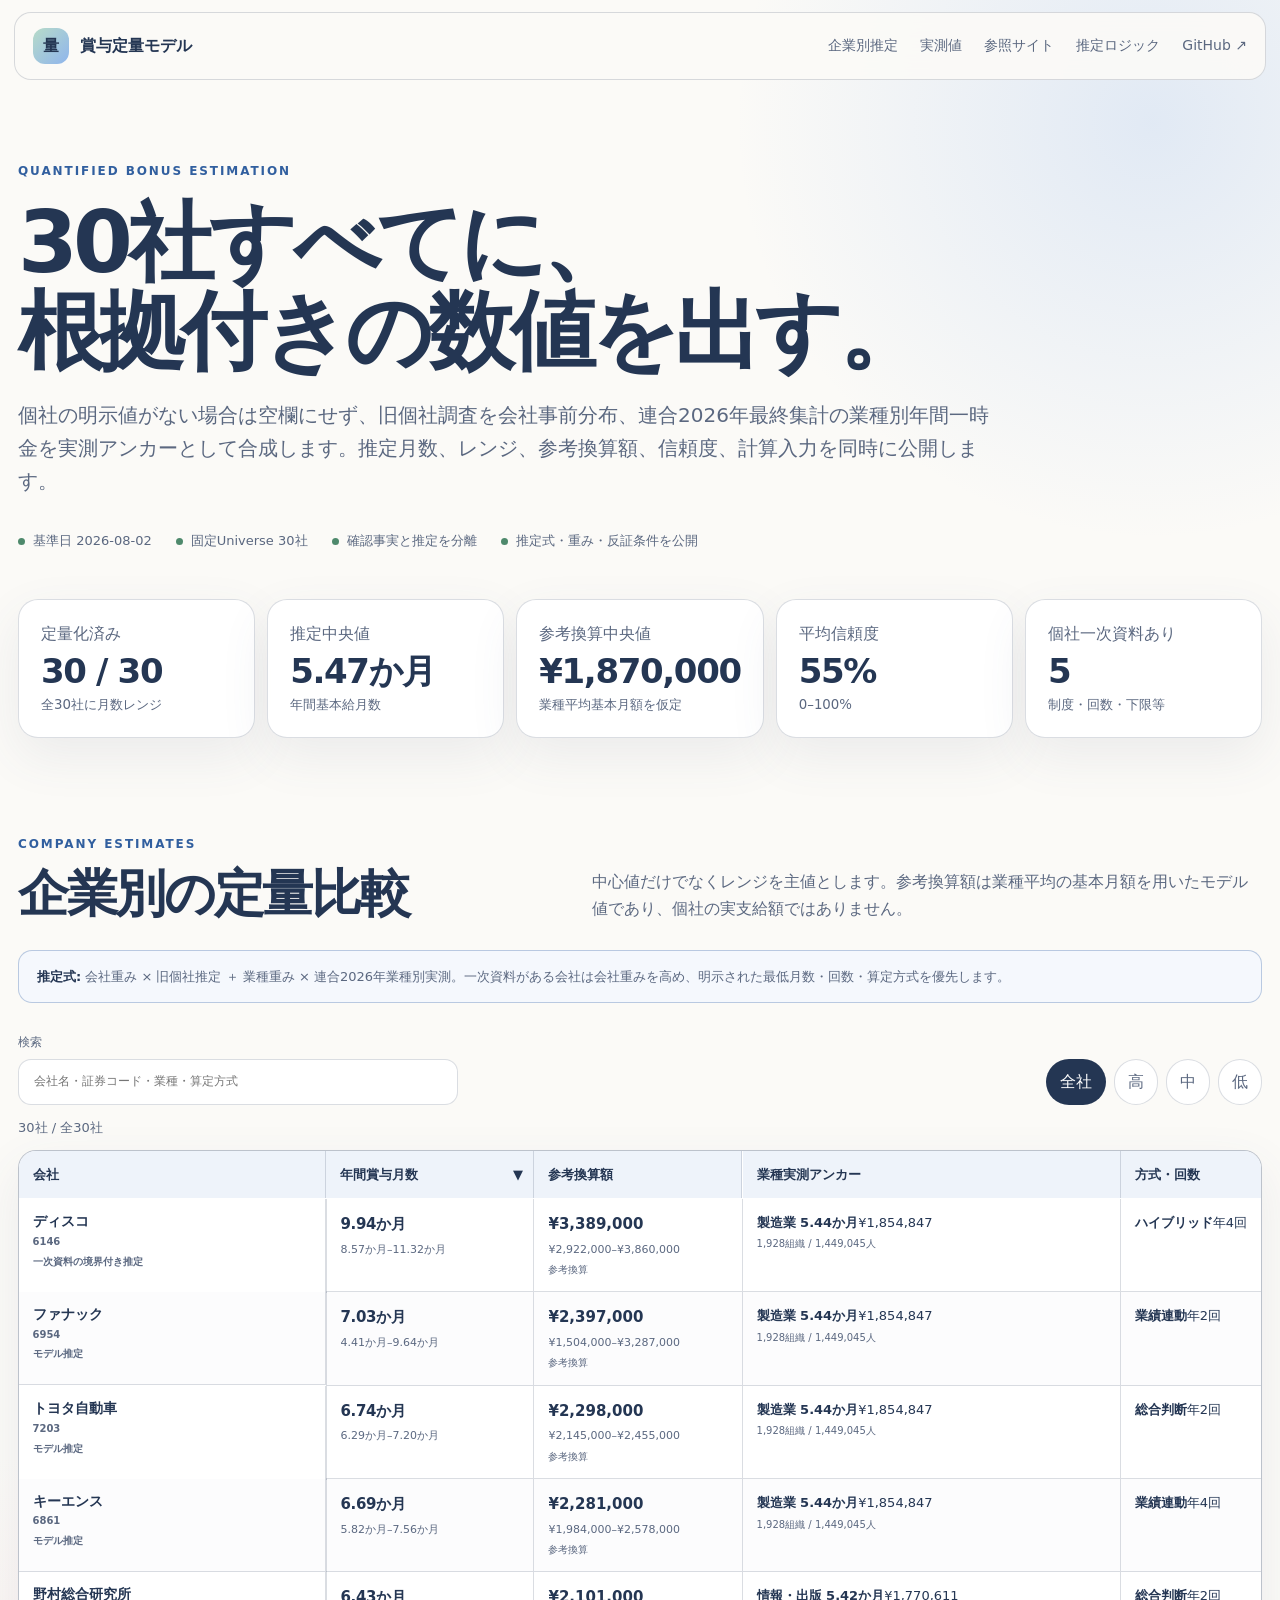
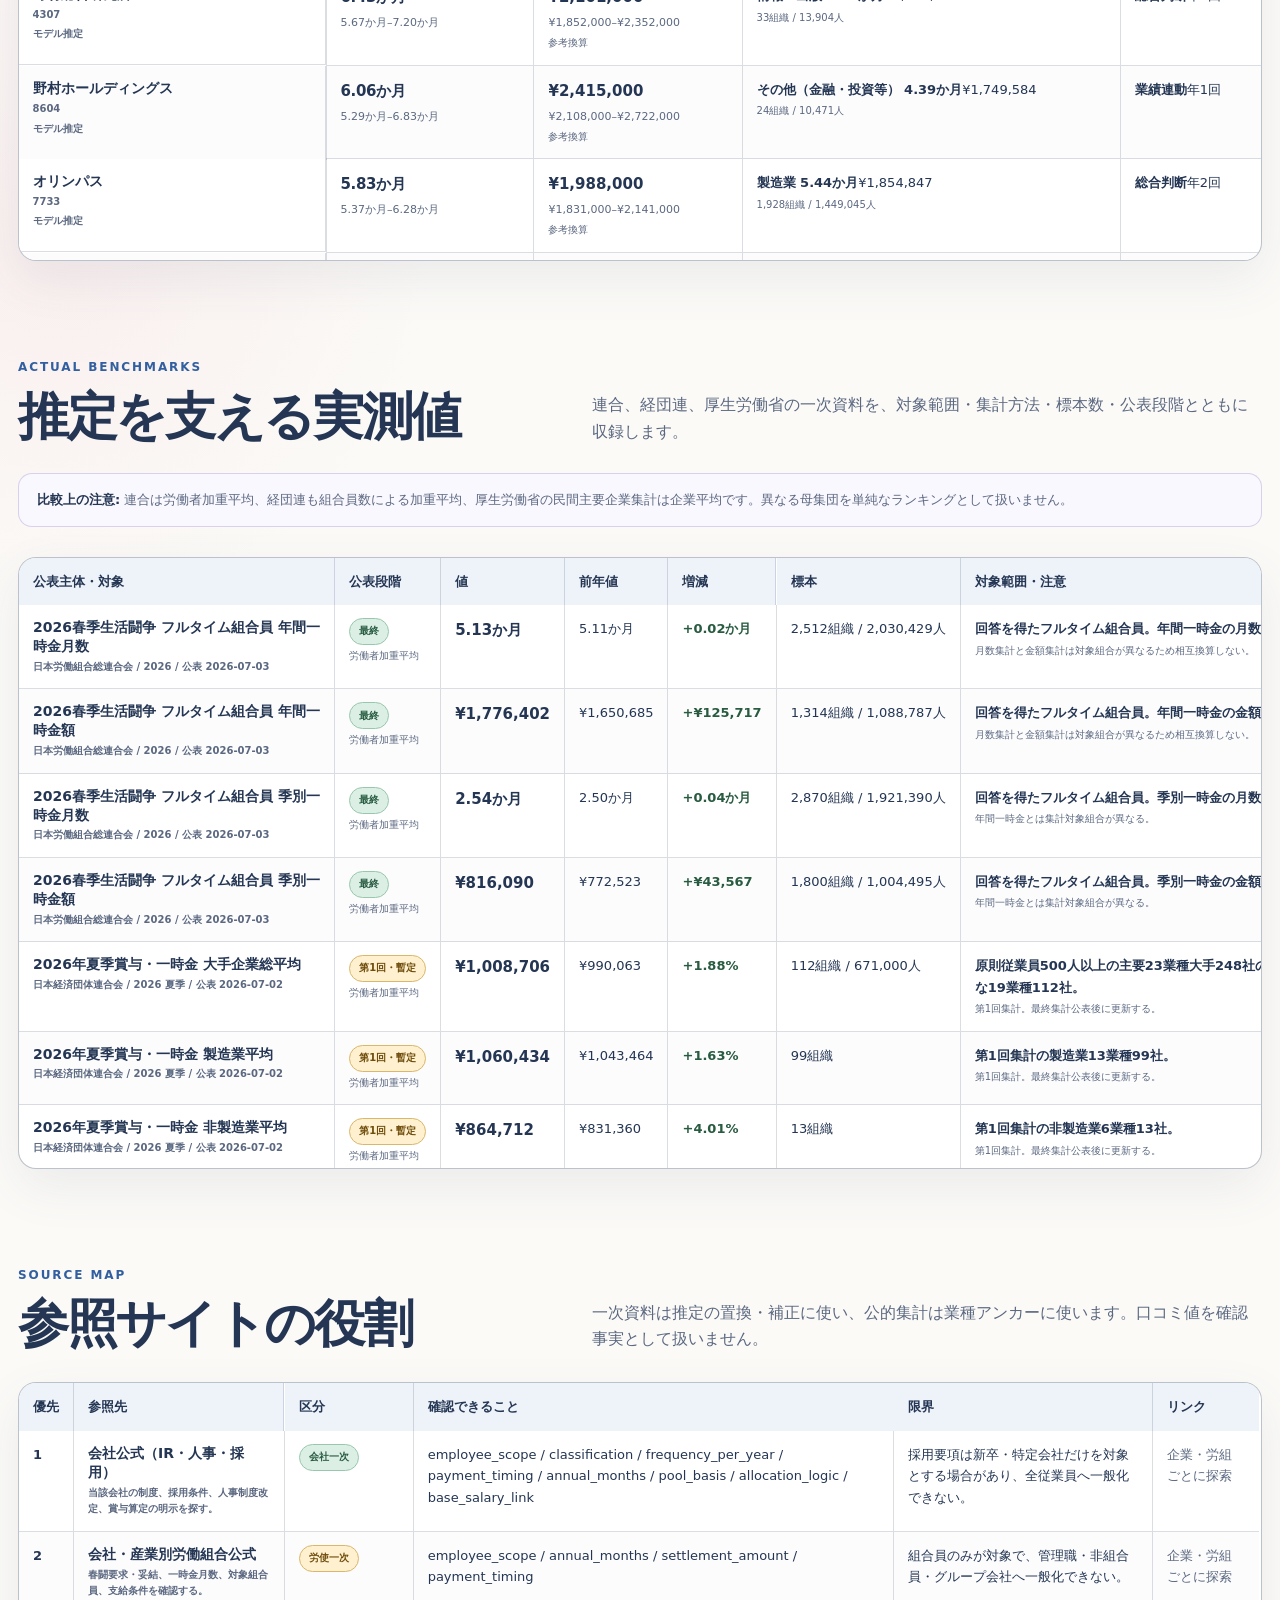
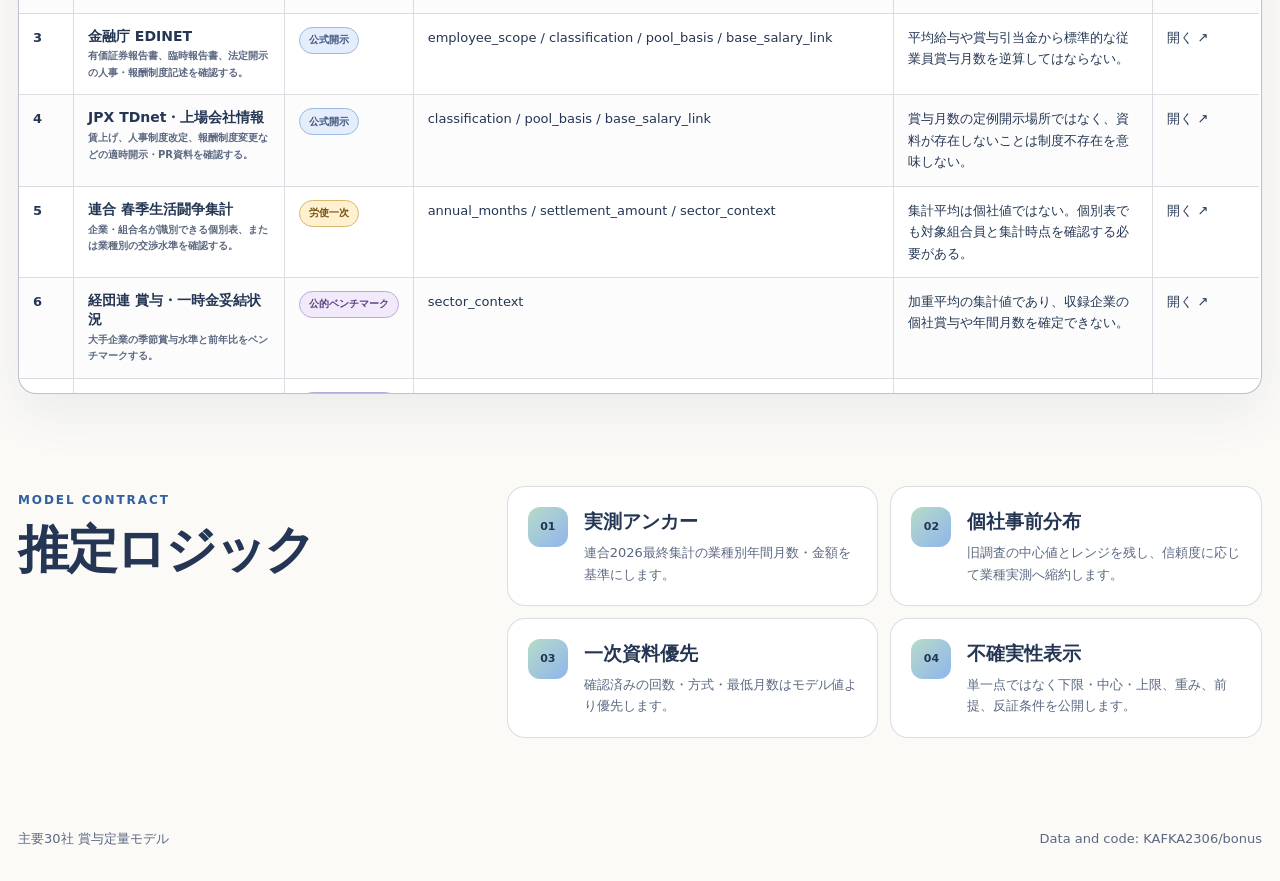
==== commit 6312e7ab: "Deploy quantified bonus dashboard from 37df175f6e0b" ====
--- a/index.html
+++ b/index.html
@@ -3,44 +3,75 @@
 <head>
   <meta charset="utf-8">
   <meta name="viewport" content="width=device-width, initial-scale=1">
-  <meta name="description" content="主要30社の賞与調査で、参照すべき一次資料と最新の公的定量情報を対象範囲付きで整理するメタサーベイ">
+  <meta name="description" content="主要30社の賞与を、個社事前分布と2026年の業種別実測値から根拠付きで定量推定する比較ダッシュボード">
   <meta name="theme-color" content="#fbfaf7">
-  <meta name="bonus-build" content="source-survey-v6">
-  <title>主要30社 賞与ソース・メタサーベイ</title>
+  <meta name="bonus-build" content="quantified-v7">
+  <title>主要30社 賞与定量モデル</title>
   <link rel="stylesheet" href="./styles.css">
 </head>
 <body>
-  <a class="skip-link" href="#benchmarks">定量スナップショットへ移動</a>
+  <a class="skip-link" href="#companies">企業別定量表へ移動</a>
   <header class="site-header">
-    <a class="brand" href="#top"><span class="brand-mark">源</span><span>賞与ソース・メタサーベイ</span></a>
+    <a class="brand" href="#top"><span class="brand-mark">量</span><span>賞与定量モデル</span></a>
     <nav aria-label="主要ナビゲーション">
-      <a href="#benchmarks">定量情報</a>
+      <a href="#companies">企業別推定</a>
+      <a href="#benchmarks">実測値</a>
       <a href="#sources">参照サイト</a>
-      <a href="#companies">企業別キュー</a>
-      <a href="#rules">採用ルール</a>
+      <a href="#rules">推定ロジック</a>
       <a href="https://github.com/KAFKA2306/bonus">GitHub ↗</a>
     </nav>
   </header>
 
   <main id="top">
     <section class="hero shell">
-      <div class="eyebrow">SOURCE-FIRST BONUS RESEARCH</div>
-      <h1>値を集める。<br>母集団は混ぜない。</h1>
-      <p class="lead">会社公式、労組公式、EDINET、TDnetを個社確認に使い、連合・経団連・厚生労働省の最新集計を比較用の定量スナップショットとして分離します。金額、月数、季別、年間、要求、妥結を同じ指標として扱いません。</p>
-      <div class="meta-line"><span id="as-of">基準日 —</span><span>固定Universe 30社</span><span>一次資料の明示値のみ</span><span>集計値の個社転用を禁止</span></div>
+      <div class="eyebrow">QUANTIFIED BONUS ESTIMATION</div>
+      <h1>30社すべてに、<br>根拠付きの数値を出す。</h1>
+      <p class="lead">個社の明示値がない場合は空欄にせず、旧個社調査を会社事前分布、連合2026年最終集計の業種別年間一時金を実測アンカーとして合成します。推定月数、レンジ、参考換算額、信頼度、計算入力を同時に公開します。</p>
+      <div class="meta-line"><span id="as-of">基準日 —</span><span>固定Universe 30社</span><span>確認事実と推定を分離</span><span>推定式・重み・反証条件を公開</span></div>
     </section>
 
-    <section class="shell metrics" aria-label="調査概要">
-      <article><span>参照チャネル</span><strong id="metric-channels">—</strong><small>用途・限界を定義</small></article>
-      <article><span>定量指標</span><strong id="metric-benchmarks">—</strong><small>一次資料から抽出</small></article>
-      <article><span>最終集計</span><strong id="metric-final">—</strong><small>暫定値と分離</small></article>
-      <article><span>一次資料監査済み</span><strong id="metric-verified">—</strong><small>個社確認レコード</small></article>
-      <article><span>必須チャネル確認率</span><strong id="metric-coverage">—</strong><small>全社×4チャネル</small></article>
+    <section class="shell metrics" aria-label="定量モデル概要">
+      <article><span>定量化済み</span><strong id="metric-quantified">—</strong><small>全30社に月数レンジ</small></article>
+      <article><span>推定中央値</span><strong id="metric-median-months">—</strong><small>年間基本給月数</small></article>
+      <article><span>参考換算中央値</span><strong id="metric-median-amount">—</strong><small>業種平均基本月額を仮定</small></article>
+      <article><span>平均信頼度</span><strong id="metric-confidence">—</strong><small>0–100%</small></article>
+      <article><span>個社一次資料あり</span><strong id="metric-verified">—</strong><small>制度・回数・下限等</small></article>
+    </section>
+
+    <section id="companies" class="shell section-block">
+      <div class="section-heading"><div><span class="kicker">COMPANY ESTIMATES</span><h2>企業別の定量比較</h2></div><p>中心値だけでなくレンジを主値とします。参考換算額は業種平均の基本月額を用いたモデル値であり、個社の実支給額ではありません。</p></div>
+      <div class="model-note"><strong>推定式:</strong> 会社重み × 旧個社推定 ＋ 業種重み × 連合2026年業種別実測。一次資料がある会社は会社重みを高め、明示された最低月数・回数・算定方式を優先します。</div>
+      <div class="toolbar">
+        <label class="search" for="search"><span>検索</span><input id="search" type="search" placeholder="会社名・証券コード・業種・算定方式" autocomplete="off"></label>
+        <div class="filters" role="group" aria-label="推定信頼度フィルター">
+          <button class="filter active" data-confidence="all" aria-pressed="true" aria-controls="company-table">全社</button>
+          <button class="filter" data-confidence="high" aria-pressed="false" aria-controls="company-table">高</button>
+          <button class="filter" data-confidence="medium" aria-pressed="false" aria-controls="company-table">中</button>
+          <button class="filter" data-confidence="low" aria-pressed="false" aria-controls="company-table">低</button>
+        </div>
+      </div>
+      <p id="result-count" class="result-count" role="status" aria-live="polite">読み込み中</p>
+      <div class="table-wrap company-wrap" tabindex="0">
+        <table id="company-table" class="comparison-table company-table">
+          <caption>主要30社の賞与推定月数・参考換算額・根拠</caption>
+          <thead><tr>
+            <th data-column="company" aria-sort="none"><button class="sort-button" data-sort="company">会社</button></th>
+            <th data-column="months" aria-sort="none"><button class="sort-button" data-sort="months">年間賞与月数</button></th>
+            <th data-column="amount" aria-sort="none"><button class="sort-button" data-sort="amount">参考換算額</button></th>
+            <th data-column="sector" aria-sort="none"><button class="sort-button" data-sort="sector">業種実測アンカー</button></th>
+            <th>方式・回数</th>
+            <th data-column="confidence" aria-sort="none"><button class="sort-button" data-sort="confidence">信頼度</button></th>
+            <th>根拠</th>
+          </tr></thead>
+          <tbody id="company-body"></tbody>
+        </table>
+      </div>
+      <p id="empty" class="empty" hidden>条件に一致する企業はありません。</p>
     </section>
 
     <section id="benchmarks" class="shell section-block">
-      <div class="section-heading"><div><span class="kicker">QUANTITATIVE SNAPSHOT</span><h2>最新の定量情報</h2></div><p>連合、経団連、厚生労働省の一次資料を、対象範囲・集計方法・標本数・公表段階とともに収録します。異なる母集団の単純比較は禁止です。</p></div>
-      <div class="benchmark-note"><strong>読み方:</strong> 連合は組合員数による加重平均、経団連も組合員数による加重平均、厚生労働省の民間主要企業集計は企業平均です。月数と金額の集計対象も一致しない場合があります。</div>
+      <div class="section-heading"><div><span class="kicker">ACTUAL BENCHMARKS</span><h2>推定を支える実測値</h2></div><p>連合、経団連、厚生労働省の一次資料を、対象範囲・集計方法・標本数・公表段階とともに収録します。</p></div>
+      <div class="benchmark-note"><strong>比較上の注意:</strong> 連合は労働者加重平均、経団連も組合員数による加重平均、厚生労働省の民間主要企業集計は企業平均です。異なる母集団を単純なランキングとして扱いません。</div>
       <div class="table-wrap benchmark-wrap" tabindex="0">
         <table class="comparison-table benchmark-table">
           <caption>公式資料から抽出した賞与・一時金の定量情報</caption>
@@ -51,7 +82,7 @@
     </section>
 
     <section id="sources" class="shell section-block">
-      <div class="section-heading"><div><span class="kicker">SOURCE MAP</span><h2>参照サイトの役割</h2></div><p>「何を確認できるか」と「何を確認できないか」を分離します。平均値や口コミから個社値を作りません。</p></div>
+      <div class="section-heading"><div><span class="kicker">SOURCE MAP</span><h2>参照サイトの役割</h2></div><p>一次資料は推定の置換・補正に使い、公的集計は業種アンカーに使います。口コミ値を確認事実として扱いません。</p></div>
       <div class="table-wrap source-wrap" tabindex="0">
         <table class="comparison-table source-table">
           <caption>賞与調査に利用する参照チャネル</caption>
@@ -61,44 +92,17 @@
       </div>
     </section>
 
-    <section id="companies" class="shell section-block">
-      <div class="section-heading"><div><span class="kicker">RESEARCH QUEUE</span><h2>企業別の調査キュー</h2></div><p>推定レンジではなく、確認済み事実、調査済みチャネル、次に見る一次資料を並べます。</p></div>
-      <div class="toolbar">
-        <label class="search" for="search"><span>検索</span><input id="search" type="search" placeholder="会社名・証券コード・次の参照先" autocomplete="off"></label>
-        <div class="filters" role="group" aria-label="調査段階フィルター">
-          <button class="filter active" data-stage="all" aria-pressed="true" aria-controls="company-table">全社</button>
-          <button class="filter" data-stage="evidence_found" aria-pressed="false" aria-controls="company-table">一次証拠あり</button>
-          <button class="filter" data-stage="source_reviewed" aria-pressed="false" aria-controls="company-table">資料確認済み</button>
-          <button class="filter" data-stage="queued" aria-pressed="false" aria-controls="company-table">未着手</button>
-        </div>
-      </div>
-      <p id="result-count" class="result-count" role="status" aria-live="polite">読み込み中</p>
-      <div class="table-wrap" tabindex="0">
-        <table id="company-table" class="comparison-table">
-          <caption>主要30社の賞与ソース調査状況</caption>
-          <thead><tr>
-            <th data-column="company" aria-sort="none"><button class="sort-button" data-sort="company">会社</button></th>
-            <th data-column="stage" aria-sort="none"><button class="sort-button" data-sort="stage">調査段階</button></th>
-            <th data-column="coverage" aria-sort="none"><button class="sort-button" data-sort="coverage">必須確認</button></th>
-            <th>次に見る一次資料</th><th>確認済み事実</th><th>詳細</th>
-          </tr></thead>
-          <tbody id="company-body"></tbody>
-        </table>
-      </div>
-      <p id="empty" class="empty" hidden>条件に一致する企業はありません。</p>
-    </section>
-
     <section id="rules" class="shell section-block method-grid">
-      <div><span class="kicker">ACCEPTANCE GATE</span><h2>事実への昇格条件</h2></div>
+      <div><span class="kicker">MODEL CONTRACT</span><h2>推定ロジック</h2></div>
       <div class="rules">
-        <article><b>01</b><div><h3>発行主体</h3><p>会社、労組、金融庁、取引所、行政統計の公式資料かを確認します。</p></div></article>
-        <article><b>02</b><div><h3>対象範囲</h3><p>全社員、新卒、組合員、単体、グループのどれかを固定します。</p></div></article>
-        <article><b>03</b><div><h3>明示値のみ</h3><p>月数・回数は資料に明記された値だけを保存し、平均給与から逆算しません。</p></div></article>
-        <article><b>04</b><div><h3>比較可能性</h3><p>金額・月数、要求・妥結、年間・季別、加重平均・企業平均を別系列として扱います。</p></div></article>
+        <article><b>01</b><div><h3>実測アンカー</h3><p>連合2026最終集計の業種別年間月数・金額を基準にします。</p></div></article>
+        <article><b>02</b><div><h3>個社事前分布</h3><p>旧調査の中心値とレンジを残し、信頼度に応じて業種実測へ縮約します。</p></div></article>
+        <article><b>03</b><div><h3>一次資料優先</h3><p>確認済みの回数・方式・最低月数はモデル値より優先します。</p></div></article>
+        <article><b>04</b><div><h3>不確実性表示</h3><p>単一点ではなく下限・中心・上限、重み、前提、反証条件を公開します。</p></div></article>
       </div>
     </section>
   </main>
-  <footer class="shell"><span>主要30社 賞与ソース・メタサーベイ</span><a href="https://github.com/KAFKA2306/bonus">Data and code: KAFKA2306/bonus</a></footer>
+  <footer class="shell"><span>主要30社 賞与定量モデル</span><a href="https://github.com/KAFKA2306/bonus">Data and code: KAFKA2306/bonus</a></footer>
   <script src="./app.js" defer></script>
 </body>
 </html>
--- a/styles.css
+++ b/styles.css
@@ -19,6 +19,7 @@
 body { margin: 0; color: var(--ink); background: radial-gradient(circle at 90% 3%,rgba(143,181,236,.24),transparent 26rem),radial-gradient(circle at 4% 45%,rgba(239,180,193,.16),transparent 24rem),var(--bg); font-family: Inter,"Noto Sans JP","Hiragino Kaku Gothic ProN",system-ui,sans-serif; line-height: 1.65; }
 a { color: inherit; text-decoration: none; }
 button,input { font: inherit; color: inherit; }
+code { overflow-wrap: anywhere; color: #4d4273; font-family: ui-monospace,SFMono-Regular,Consolas,monospace; font-size: 10px; }
 :focus-visible { outline: 3px solid #315f9f; outline-offset: 3px; }
 #benchmarks,#sources,#companies,#rules { scroll-margin-top: 100px; }
 .shell { width: min(1420px,calc(100% - 36px)); margin-inline: auto; }
@@ -28,23 +29,24 @@
 .brand { display: flex; align-items: center; gap: 11px; font-weight: 800; }
 .brand-mark { display: grid; place-items: center; width: 36px; height: 36px; border-radius: 12px; background: linear-gradient(135deg,var(--mint),var(--blue)); }
 .site-header nav { display: flex; flex-wrap: wrap; gap: 22px; color: var(--muted); font-size: 14px; }
-.site-header a:hover,footer a:hover,.source-list a:hover,.evidence-link:hover { color: var(--link); text-decoration: underline; text-underline-offset: 3px; }
+.site-header a:hover,footer a:hover,.source-list a:hover,.evidence-link:hover,.basis-list a:hover { color: var(--link); text-decoration: underline; text-underline-offset: 3px; }
 .hero { padding: 82px 0 48px; }
 .eyebrow,.kicker { color: var(--link); font-size: 12px; font-weight: 850; letter-spacing: .16em; }
 .hero h1 { max-width: 1100px; margin: 16px 0 22px; font-size: clamp(45px,7vw,86px); line-height: 1.04; letter-spacing: -.055em; }
-.lead { max-width: 940px; margin: 0; color: var(--muted); font-size: clamp(16px,1.8vw,20px); }
+.lead { max-width: 980px; margin: 0; color: var(--muted); font-size: clamp(16px,1.8vw,20px); }
 .meta-line { display: flex; flex-wrap: wrap; gap: 10px 24px; margin-top: 32px; color: var(--muted); font-size: 13px; }
 .meta-line span::before { content: ""; display: inline-block; width: 7px; height: 7px; margin-right: 8px; border-radius: 50%; background: #4e896c; }
 .metrics { display: grid; grid-template-columns: repeat(5,1fr); gap: 12px; }
 .metrics article { padding: 21px 22px; border: 1px solid var(--line); border-radius: var(--radius); background: var(--paper); box-shadow: var(--shadow); }
 .metrics span,.metrics small { display: block; color: var(--muted); }
-.metrics strong { display: block; margin: 3px 0; font-size: 38px; line-height: 1.2; letter-spacing: -.04em; }
+.metrics strong { display: block; margin: 3px 0; font-size: 34px; line-height: 1.2; letter-spacing: -.04em; }
 .section-block { padding-top: 92px; }
 .section-heading { display: flex; align-items: end; justify-content: space-between; gap: 28px; }
 .section-heading h2,.method-grid h2 { margin: 8px 0 0; font-size: clamp(32px,4vw,52px); line-height: 1.12; letter-spacing: -.045em; }
-.section-heading p { max-width: 650px; margin: 0; color: var(--muted); }
-.benchmark-note { margin-top: 28px; padding: 15px 18px; border: 1px solid rgba(128,104,188,.28); border-radius: 14px; background: #faf8ff; color: var(--muted); font-size: 13px; }
-.benchmark-note strong { color: var(--ink); }
+.section-heading p { max-width: 670px; margin: 0; color: var(--muted); }
+.benchmark-note,.model-note { margin-top: 28px; padding: 15px 18px; border: 1px solid rgba(128,104,188,.28); border-radius: 14px; background: #faf8ff; color: var(--muted); font-size: 13px; }
+.model-note { border-color: rgba(49,95,159,.30); background: #f5f8fd; }
+.benchmark-note strong,.model-note strong { color: var(--ink); }
 .toolbar { display: flex; align-items: end; justify-content: space-between; gap: 20px; margin: 30px 0 12px; }
 .search { display: grid; gap: 6px; color: var(--muted); font-size: 12px; }
 .search input { width: min(440px,78vw); padding: 12px 15px; border: 1px solid var(--line); border-radius: 13px; background: #fff; }
@@ -55,8 +57,10 @@
 .filter.active { background: var(--ink); color: #fff; }
 .result-count { min-height: 1.65em; margin: 0 0 12px; color: var(--muted); font-size: 13px; }
 .table-wrap { max-height: min(74vh,860px); overflow: auto; border: 1px solid var(--line-strong); border-radius: 18px; background: #fff; box-shadow: var(--shadow); scrollbar-gutter: stable; }
+.company-wrap { max-height: min(79vh,920px); }
 .source-wrap,.benchmark-wrap { max-height: min(68vh,760px); margin-top: 30px; }
 .comparison-table { width: 100%; min-width: 1060px; border-collapse: separate; border-spacing: 0; font-size: 13px; }
+.company-table { min-width: 1510px; }
 .source-table { min-width: 1240px; }
 .benchmark-table { min-width: 1460px; }
 .comparison-table caption { position: absolute; width: 1px; height: 1px; padding: 0; margin: -1px; overflow: hidden; clip: rect(0,0,0,0); white-space: nowrap; border: 0; }
@@ -67,9 +71,14 @@
 .comparison-table tbody tr:hover td,.comparison-table tbody tr:hover th { background-color: #f4f7fc; }
 .comparison-table tr:last-child th,.comparison-table tr:last-child td { border-bottom: 0; }
 .comparison-table th:last-child,.comparison-table td:last-child { border-right: 0; }
-.company-cell { position: sticky; left: 0; z-index: 8; min-width: 200px; background: #fff; box-shadow: 1px 0 0 var(--line); }
+.company-cell { position: sticky; left: 0; z-index: 8; min-width: 210px; background: #fff; box-shadow: 1px 0 0 var(--line); }
 .company-cell strong,.source-table tbody th strong,.benchmark-title strong { display: block; font-size: 14px; line-height: 1.35; }
-.company-cell span,.source-table tbody th small,.comparison-table td small,.benchmark-title small { display: block; margin-top: 3px; color: var(--muted); font-size: 10px; }
+.company-cell span,.company-cell small,.source-table tbody th small,.comparison-table td small,.benchmark-title small { display: block; margin-top: 3px; color: var(--muted); font-size: 10px; }
+.company-table td:nth-child(2),.company-table td:nth-child(3) { min-width: 170px; }
+.company-table td:nth-child(4) { min-width: 260px; }
+.company-table td:nth-child(5) { min-width: 145px; }
+.estimate-main strong { display: block; font-size: 21px; letter-spacing: -.02em; }
+.estimate-main span,.numeric span { display: block; margin-top: 4px; color: var(--muted); font-size: 11px; }
 .benchmark-title { min-width: 300px; }
 .benchmark-table td:nth-child(7) { min-width: 370px; }
 .numeric { font-variant-numeric: tabular-nums; white-space: nowrap; }
@@ -81,10 +90,10 @@
 th[aria-sort="ascending"] .sort-button::after,th[aria-sort="descending"] .sort-button::after { position: absolute; right: 10px; top: 50%; transform: translateY(-50%); }
 th[aria-sort="ascending"] .sort-button::after { content: "▲"; }
 th[aria-sort="descending"] .sort-button::after { content: "▼"; }
-.status,.tier,.release { display: inline-flex; align-items: center; min-height: 27px; padding: 4px 9px; border: 1px solid transparent; border-radius: 999px; font-size: 10px; font-weight: 850; white-space: nowrap; }
-.status-evidence_found,.tier-primary_company,.release-final { background: #dcefe5; border-color: #99c7ad; color: #285b40; }
-.status-source_reviewed,.tier-official_disclosure { background: #e3edfb; border-color: #9bb9e2; color: #3e557d; }
-.status-queued,.tier-discovery_only { background: #e8e9ef; border-color: #b8bccb; color: #4b5266; }
+.status,.tier,.release,.confidence { display: inline-flex; align-items: center; min-height: 27px; padding: 4px 9px; border: 1px solid transparent; border-radius: 999px; font-size: 10px; font-weight: 850; white-space: nowrap; }
+.status-evidence_found,.tier-primary_company,.release-final,.confidence-high { background: #dcefe5; border-color: #99c7ad; color: #285b40; }
+.status-source_reviewed,.tier-official_disclosure,.confidence-medium { background: #e3edfb; border-color: #9bb9e2; color: #3e557d; }
+.status-queued,.tier-discovery_only,.confidence-low { background: #fff0cf; border-color: #d9b76b; color: #6f4d0c; }
 .tier-primary_collective,.release-first { background: #fff0cf; border-color: #d9b76b; color: #6f4d0c; }
 .tier-official_benchmark { background: #f2eafb; border-color: #baa9dd; color: #55417e; }
 .compact-list { margin: 0; padding-left: 17px; }
@@ -92,9 +101,19 @@
 .row-details summary { display: inline-flex; min-height: 32px; align-items: center; padding: 5px 10px; border: 1px solid var(--line); border-radius: 10px; background: #fff; color: var(--link); font-weight: 750; cursor: pointer; white-space: nowrap; }
 .row-details[open] summary { border-color: #8068bc; background: #f2eefb; }
 .detail-panel { width: min(760px,64vw); display: grid; grid-template-columns: repeat(2,minmax(0,1fr)); gap: 12px; margin-top: 12px; padding: 14px; border: 1px solid rgba(128,104,188,.3); border-radius: 14px; background: #faf8ff; }
-.detail-panel h3 { margin: 0 0 5px; font-size: 12px; }
-.detail-panel p,.detail-panel li { font-size: 11px; line-height: 1.55; }
-.detail-panel p,.detail-panel ul { margin-top: 0; }
+.estimate-panel { width: min(1040px,72vw); grid-template-columns: repeat(3,minmax(0,1fr)); }
+.detail-panel section { min-width: 0; padding: 10px; border: 1px solid rgba(36,54,83,.10); border-radius: 12px; background: rgba(255,255,255,.72); }
+.detail-panel h3 { margin: 0 0 7px; font-size: 12px; }
+.detail-panel p,.detail-panel li,.detail-panel dt,.detail-panel dd { font-size: 11px; line-height: 1.55; }
+.detail-panel p,.detail-panel ul,.detail-panel dl { margin-top: 0; }
+.formula-grid { display: grid; grid-template-columns: minmax(112px,.7fr) minmax(0,1.3fr); gap: 5px 10px; margin-bottom: 0; }
+.formula-grid dt { color: var(--muted); }
+.formula-grid dd { margin: 0; font-variant-numeric: tabular-nums; }
+.override-note { margin: 10px 0 0 !important; padding: 8px 10px; border-radius: 9px; background: #e7f3eb; color: #285b40; font-weight: 750; }
+.basis-list { display: grid; gap: 8px; padding-left: 18px; }
+.basis-list strong,.basis-list small { display: block; }
+.basis-list small { margin-top: 2px; }
+.basis-list a { color: var(--link); text-decoration: underline; text-underline-offset: 2px; }
 .source-list { display: grid; gap: 7px; margin: 0; padding: 0; list-style: none; }
 .source-list a { color: var(--link); text-decoration: underline; text-underline-offset: 2px; }
 .empty,.load-error { text-align: center; color: var(--muted); padding: 36px !important; }
@@ -105,7 +124,7 @@
 .rules h3 { margin: 0 0 4px; }
 .rules p { margin: 0; color: var(--muted); font-size: 13px; }
 footer { display: flex; justify-content: space-between; gap: 20px; padding: 90px 0 32px; color: var(--muted); font-size: 13px; }
-@media (max-width: 1120px) { .metrics { grid-template-columns: repeat(3,1fr); } }
-@media (max-width: 920px) { .site-header nav a:not(:last-child) { display: none; } .metrics { grid-template-columns: repeat(2,1fr); } .section-heading,.toolbar { align-items: start; flex-direction: column; } .method-grid { grid-template-columns: 1fr; gap: 28px; } .detail-panel { width: min(620px,75vw); grid-template-columns: 1fr; } }
+@media (max-width: 1120px) { .metrics { grid-template-columns: repeat(3,1fr); } .estimate-panel { grid-template-columns: repeat(2,minmax(0,1fr)); } }
+@media (max-width: 920px) { .site-header nav a:not(:last-child) { display: none; } .metrics { grid-template-columns: repeat(2,1fr); } .section-heading,.toolbar { align-items: start; flex-direction: column; } .method-grid { grid-template-columns: 1fr; gap: 28px; } .detail-panel,.estimate-panel { width: min(680px,78vw); grid-template-columns: 1fr; } }
 @media (max-width: 560px) { .shell { width: min(100% - 24px,1420px); } .hero { padding-top: 58px; } .hero h1 { font-size: 42px; } .metrics,.rules { grid-template-columns: 1fr; } .site-header { width: calc(100% - 16px); } footer { flex-direction: column; } }
 @media (prefers-reduced-motion: reduce) { html { scroll-behavior: auto; } *,*::before,*::after { animation-duration: .01ms !important; transition-duration: .01ms !important; } }
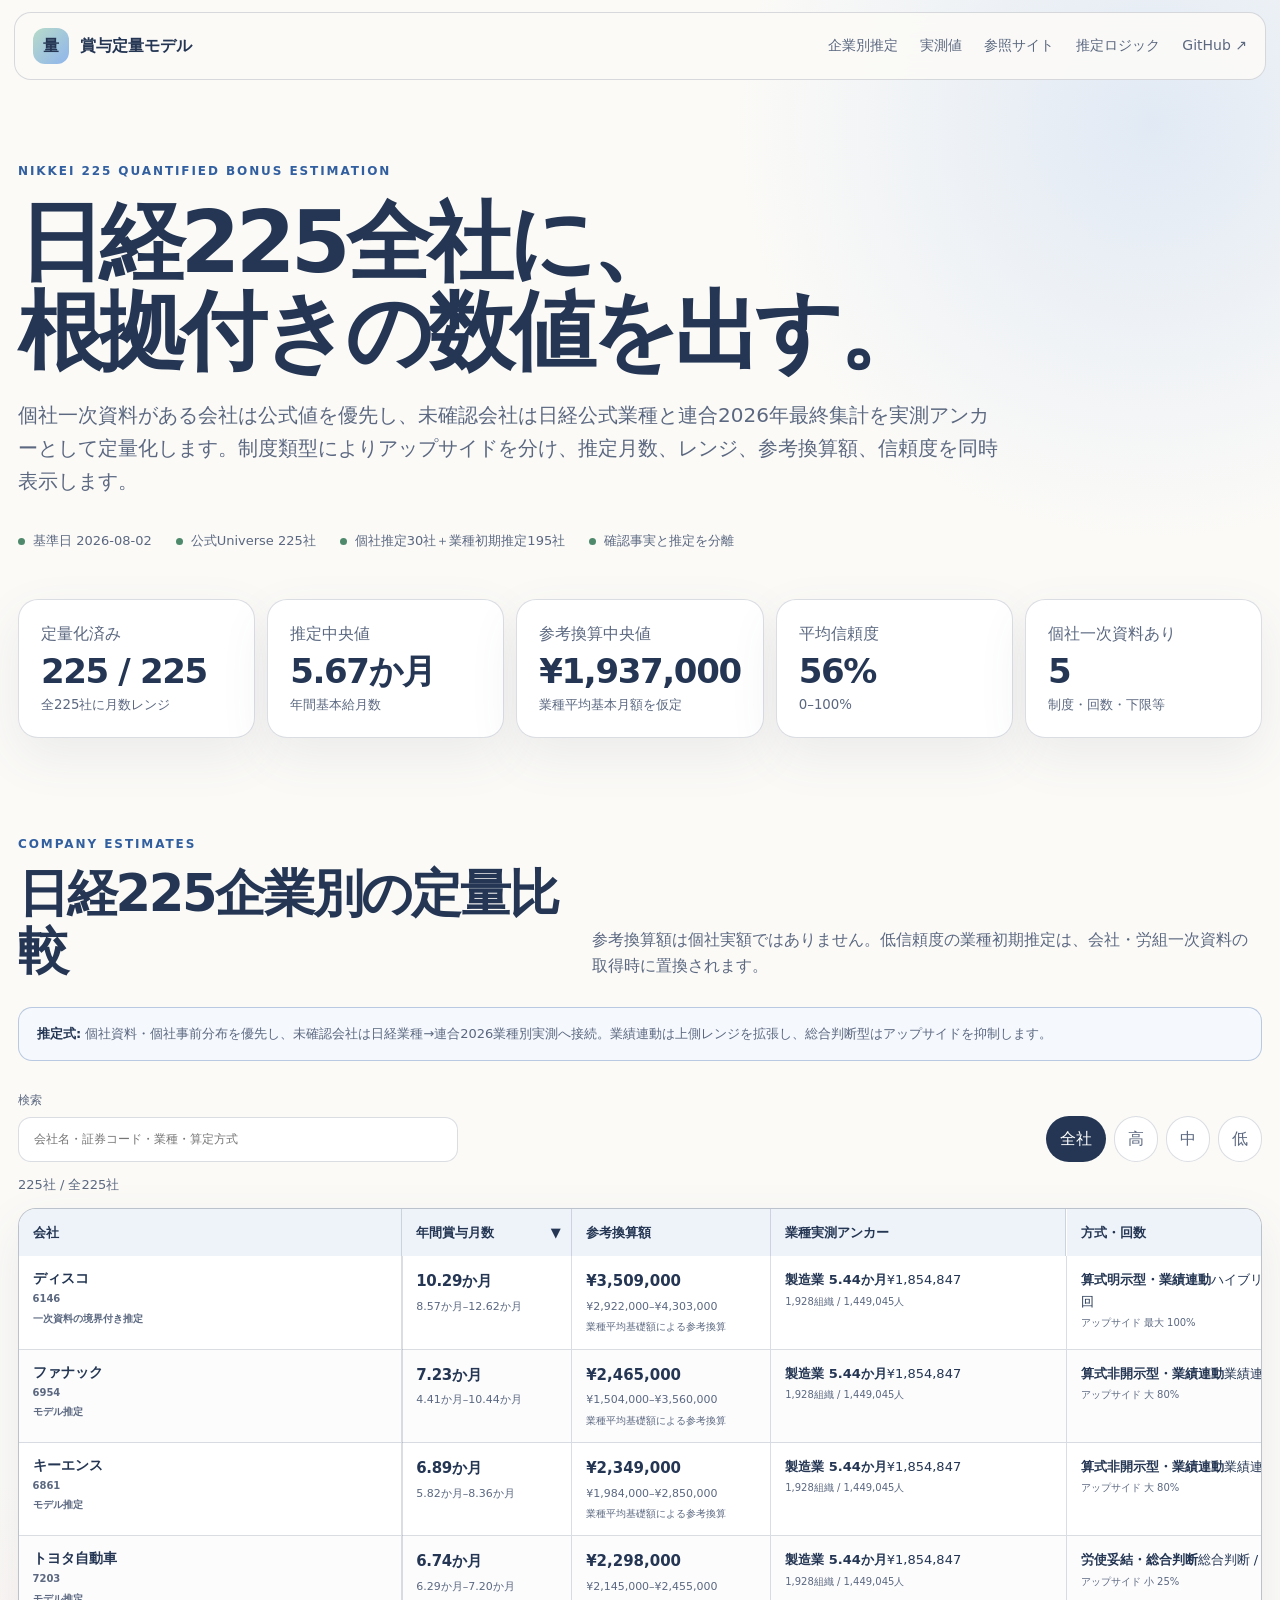
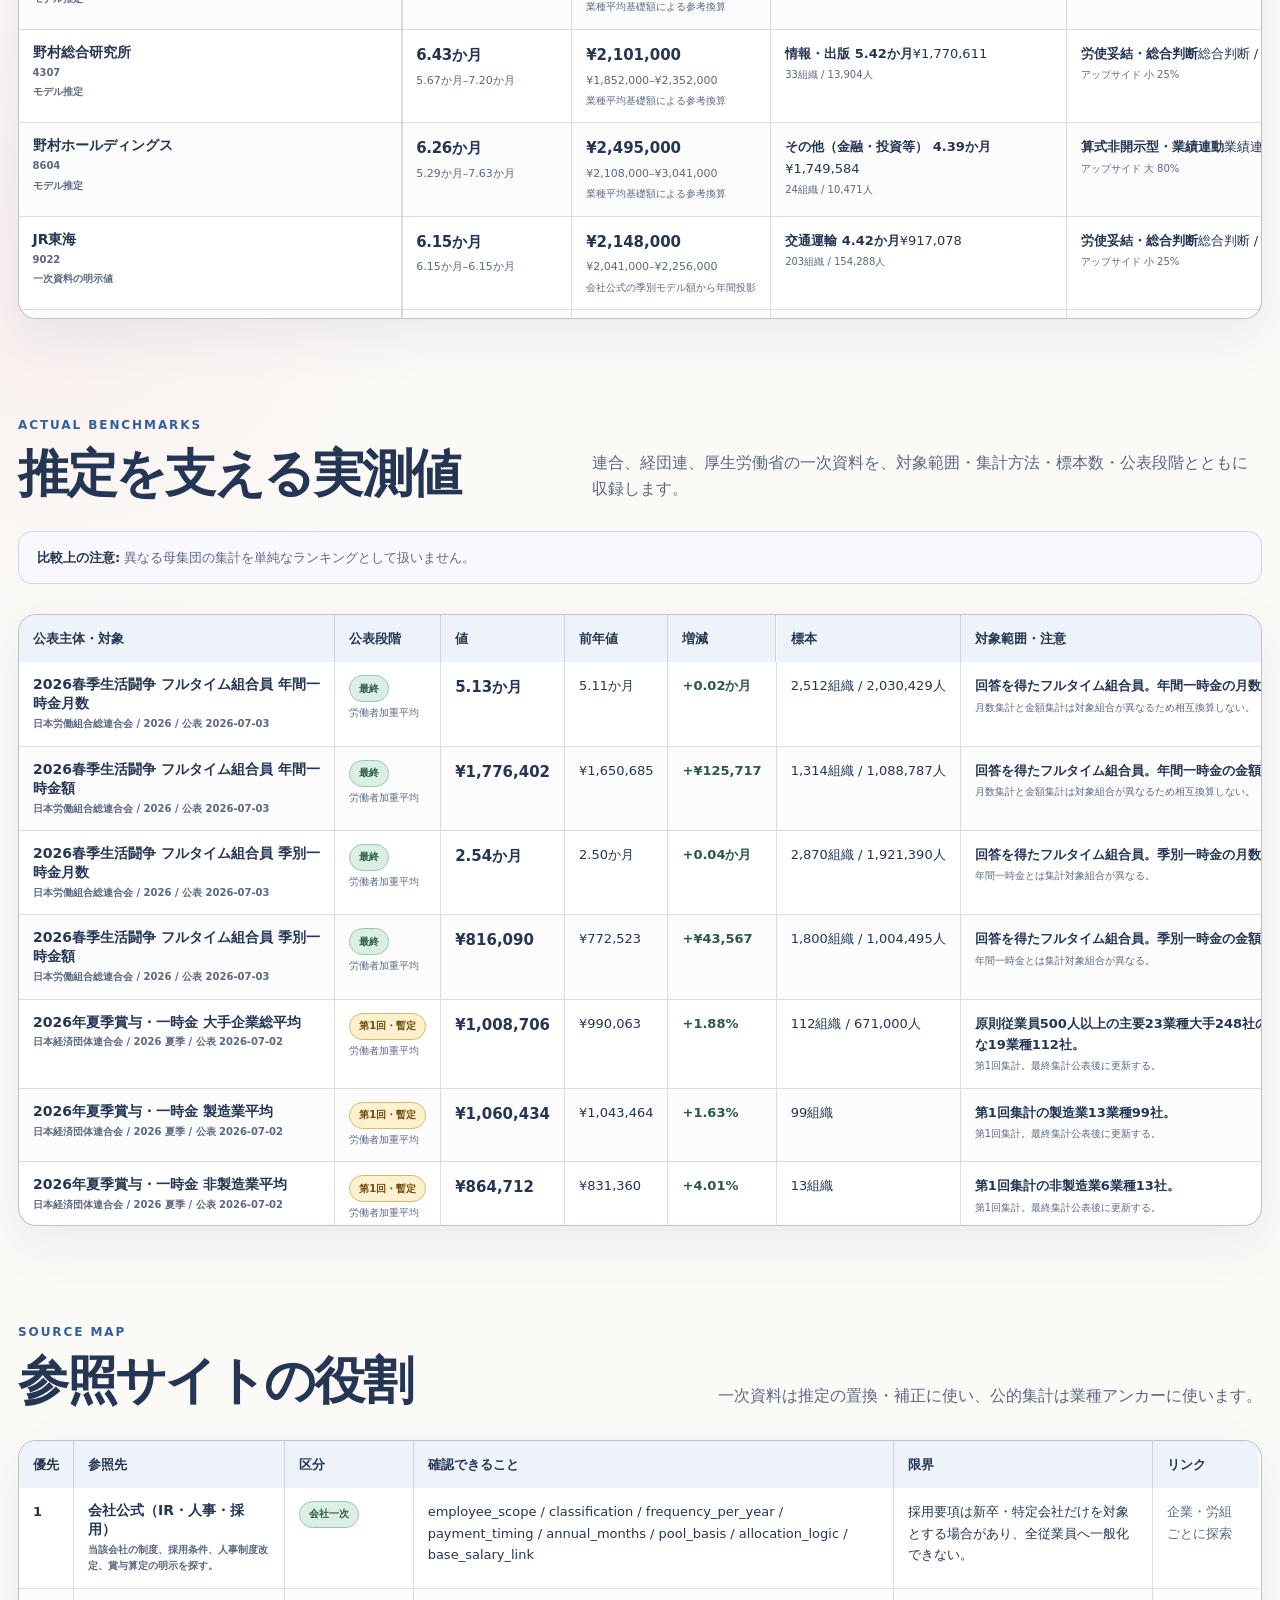
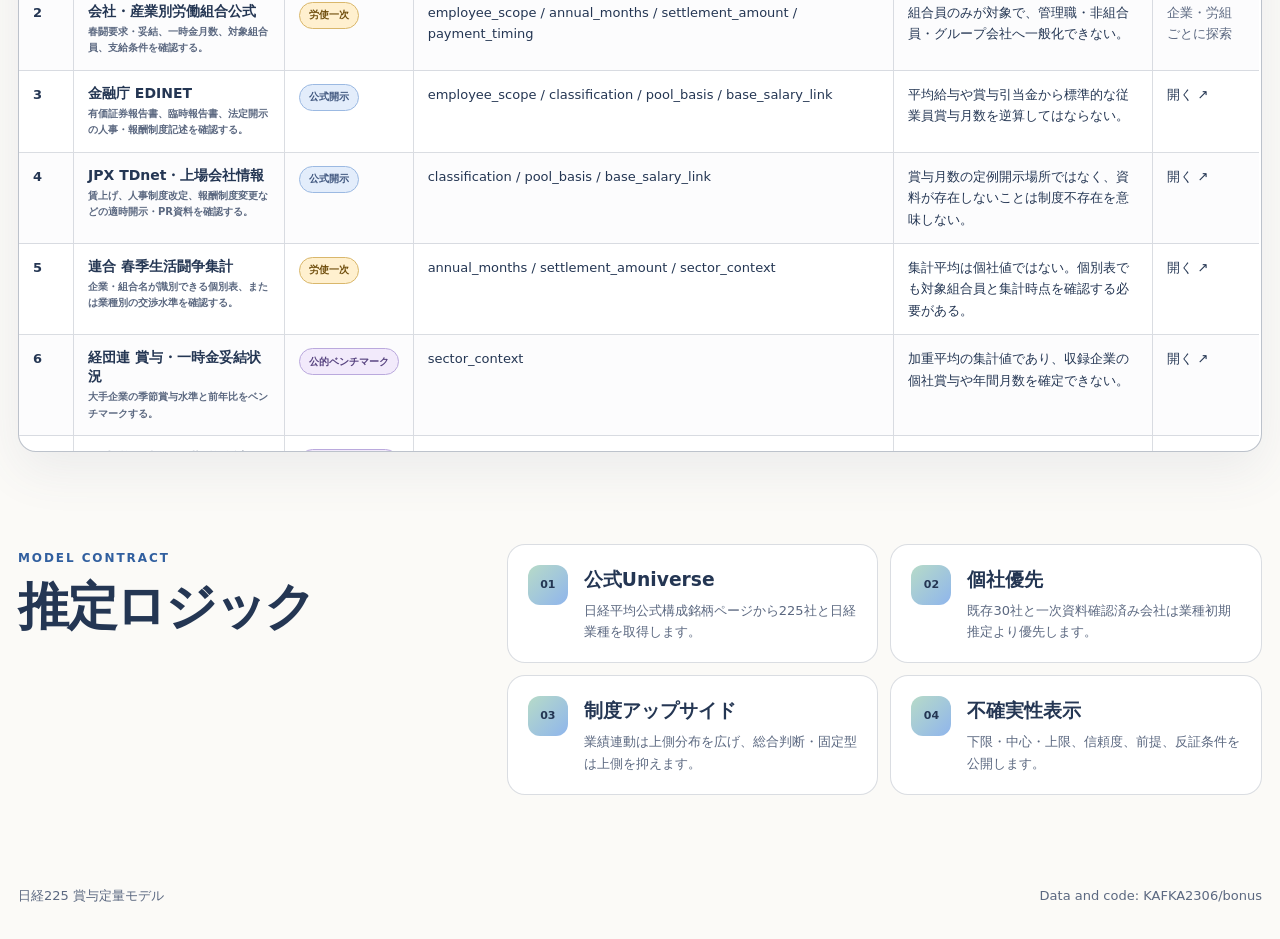
==== commit 56acd0a7: "Deploy Nikkei 225 bonus dashboard from beea23956f80" ====
--- a/index.html
+++ b/index.html
@@ -3,10 +3,10 @@
 <head>
   <meta charset="utf-8">
   <meta name="viewport" content="width=device-width, initial-scale=1">
-  <meta name="description" content="主要30社の賞与を、個社事前分布と2026年の業種別実測値から根拠付きで定量推定する比較ダッシュボード">
+  <meta name="description" content="日経225全社の賞与を、個社一次資料と2026年の業種別実測値から根拠付きで定量推定する比較ダッシュボード">
   <meta name="theme-color" content="#fbfaf7">
-  <meta name="bonus-build" content="quantified-v7">
-  <title>主要30社 賞与定量モデル</title>
+  <meta name="bonus-build" content="nikkei225-v1">
+  <title>日経225 賞与定量モデル</title>
   <link rel="stylesheet" href="./styles.css">
 </head>
 <body>
@@ -14,95 +14,39 @@
   <header class="site-header">
     <a class="brand" href="#top"><span class="brand-mark">量</span><span>賞与定量モデル</span></a>
     <nav aria-label="主要ナビゲーション">
-      <a href="#companies">企業別推定</a>
-      <a href="#benchmarks">実測値</a>
-      <a href="#sources">参照サイト</a>
-      <a href="#rules">推定ロジック</a>
-      <a href="https://github.com/KAFKA2306/bonus">GitHub ↗</a>
+      <a href="#companies">企業別推定</a><a href="#benchmarks">実測値</a><a href="#sources">参照サイト</a><a href="#rules">推定ロジック</a><a href="https://github.com/KAFKA2306/bonus">GitHub ↗</a>
     </nav>
   </header>
-
   <main id="top">
     <section class="hero shell">
-      <div class="eyebrow">QUANTIFIED BONUS ESTIMATION</div>
-      <h1>30社すべてに、<br>根拠付きの数値を出す。</h1>
-      <p class="lead">個社の明示値がない場合は空欄にせず、旧個社調査を会社事前分布、連合2026年最終集計の業種別年間一時金を実測アンカーとして合成します。推定月数、レンジ、参考換算額、信頼度、計算入力を同時に公開します。</p>
-      <div class="meta-line"><span id="as-of">基準日 —</span><span>固定Universe 30社</span><span>確認事実と推定を分離</span><span>推定式・重み・反証条件を公開</span></div>
+      <div class="eyebrow">NIKKEI 225 QUANTIFIED BONUS ESTIMATION</div>
+      <h1>日経225全社に、<br>根拠付きの数値を出す。</h1>
+      <p class="lead">個社一次資料がある会社は公式値を優先し、未確認会社は日経公式業種と連合2026年最終集計を実測アンカーとして定量化します。制度類型によりアップサイドを分け、推定月数、レンジ、参考換算額、信頼度を同時表示します。</p>
+      <div class="meta-line"><span id="as-of">基準日 —</span><span>公式Universe 225社</span><span>個社推定30社＋業種初期推定195社</span><span>確認事実と推定を分離</span></div>
     </section>
-
     <section class="shell metrics" aria-label="定量モデル概要">
-      <article><span>定量化済み</span><strong id="metric-quantified">—</strong><small>全30社に月数レンジ</small></article>
+      <article><span>定量化済み</span><strong id="metric-quantified">—</strong><small>全225社に月数レンジ</small></article>
       <article><span>推定中央値</span><strong id="metric-median-months">—</strong><small>年間基本給月数</small></article>
       <article><span>参考換算中央値</span><strong id="metric-median-amount">—</strong><small>業種平均基本月額を仮定</small></article>
       <article><span>平均信頼度</span><strong id="metric-confidence">—</strong><small>0–100%</small></article>
       <article><span>個社一次資料あり</span><strong id="metric-verified">—</strong><small>制度・回数・下限等</small></article>
     </section>
-
     <section id="companies" class="shell section-block">
-      <div class="section-heading"><div><span class="kicker">COMPANY ESTIMATES</span><h2>企業別の定量比較</h2></div><p>中心値だけでなくレンジを主値とします。参考換算額は業種平均の基本月額を用いたモデル値であり、個社の実支給額ではありません。</p></div>
-      <div class="model-note"><strong>推定式:</strong> 会社重み × 旧個社推定 ＋ 業種重み × 連合2026年業種別実測。一次資料がある会社は会社重みを高め、明示された最低月数・回数・算定方式を優先します。</div>
+      <div class="section-heading"><div><span class="kicker">COMPANY ESTIMATES</span><h2>日経225企業別の定量比較</h2></div><p>参考換算額は個社実額ではありません。低信頼度の業種初期推定は、会社・労組一次資料の取得時に置換されます。</p></div>
+      <div class="model-note"><strong>推定式:</strong> 個社資料・個社事前分布を優先し、未確認会社は日経業種→連合2026業種別実測へ接続。業績連動は上側レンジを拡張し、総合判断型はアップサイドを抑制します。</div>
       <div class="toolbar">
         <label class="search" for="search"><span>検索</span><input id="search" type="search" placeholder="会社名・証券コード・業種・算定方式" autocomplete="off"></label>
-        <div class="filters" role="group" aria-label="推定信頼度フィルター">
-          <button class="filter active" data-confidence="all" aria-pressed="true" aria-controls="company-table">全社</button>
-          <button class="filter" data-confidence="high" aria-pressed="false" aria-controls="company-table">高</button>
-          <button class="filter" data-confidence="medium" aria-pressed="false" aria-controls="company-table">中</button>
-          <button class="filter" data-confidence="low" aria-pressed="false" aria-controls="company-table">低</button>
-        </div>
+        <div class="filters" role="group" aria-label="推定信頼度フィルター"><button class="filter active" data-confidence="all" aria-pressed="true" aria-controls="company-table">全社</button><button class="filter" data-confidence="high" aria-pressed="false" aria-controls="company-table">高</button><button class="filter" data-confidence="medium" aria-pressed="false" aria-controls="company-table">中</button><button class="filter" data-confidence="low" aria-pressed="false" aria-controls="company-table">低</button></div>
       </div>
       <p id="result-count" class="result-count" role="status" aria-live="polite">読み込み中</p>
-      <div class="table-wrap company-wrap" tabindex="0">
-        <table id="company-table" class="comparison-table company-table">
-          <caption>主要30社の賞与推定月数・参考換算額・根拠</caption>
-          <thead><tr>
-            <th data-column="company" aria-sort="none"><button class="sort-button" data-sort="company">会社</button></th>
-            <th data-column="months" aria-sort="none"><button class="sort-button" data-sort="months">年間賞与月数</button></th>
-            <th data-column="amount" aria-sort="none"><button class="sort-button" data-sort="amount">参考換算額</button></th>
-            <th data-column="sector" aria-sort="none"><button class="sort-button" data-sort="sector">業種実測アンカー</button></th>
-            <th>方式・回数</th>
-            <th data-column="confidence" aria-sort="none"><button class="sort-button" data-sort="confidence">信頼度</button></th>
-            <th>根拠</th>
-          </tr></thead>
-          <tbody id="company-body"></tbody>
-        </table>
-      </div>
+      <div class="table-wrap company-wrap" tabindex="0"><table id="company-table" class="comparison-table company-table"><caption>日経225全社の賞与推定月数・参考換算額・根拠</caption><thead><tr><th data-column="company" aria-sort="none"><button class="sort-button" data-sort="company">会社</button></th><th data-column="months" aria-sort="none"><button class="sort-button" data-sort="months">年間賞与月数</button></th><th data-column="amount" aria-sort="none"><button class="sort-button" data-sort="amount">参考換算額</button></th><th data-column="sector" aria-sort="none"><button class="sort-button" data-sort="sector">業種実測アンカー</button></th><th>方式・回数</th><th data-column="confidence" aria-sort="none"><button class="sort-button" data-sort="confidence">信頼度</button></th><th>根拠</th></tr></thead><tbody id="company-body"></tbody></table></div>
       <p id="empty" class="empty" hidden>条件に一致する企業はありません。</p>
     </section>
-
-    <section id="benchmarks" class="shell section-block">
-      <div class="section-heading"><div><span class="kicker">ACTUAL BENCHMARKS</span><h2>推定を支える実測値</h2></div><p>連合、経団連、厚生労働省の一次資料を、対象範囲・集計方法・標本数・公表段階とともに収録します。</p></div>
-      <div class="benchmark-note"><strong>比較上の注意:</strong> 連合は労働者加重平均、経団連も組合員数による加重平均、厚生労働省の民間主要企業集計は企業平均です。異なる母集団を単純なランキングとして扱いません。</div>
-      <div class="table-wrap benchmark-wrap" tabindex="0">
-        <table class="comparison-table benchmark-table">
-          <caption>公式資料から抽出した賞与・一時金の定量情報</caption>
-          <thead><tr><th>公表主体・対象</th><th>公表段階</th><th>値</th><th>前年値</th><th>増減</th><th>標本</th><th>対象範囲・注意</th><th>一次資料</th></tr></thead>
-          <tbody id="benchmark-body"></tbody>
-        </table>
-      </div>
-    </section>
-
-    <section id="sources" class="shell section-block">
-      <div class="section-heading"><div><span class="kicker">SOURCE MAP</span><h2>参照サイトの役割</h2></div><p>一次資料は推定の置換・補正に使い、公的集計は業種アンカーに使います。口コミ値を確認事実として扱いません。</p></div>
-      <div class="table-wrap source-wrap" tabindex="0">
-        <table class="comparison-table source-table">
-          <caption>賞与調査に利用する参照チャネル</caption>
-          <thead><tr><th>優先</th><th>参照先</th><th>区分</th><th>確認できること</th><th>限界</th><th>リンク</th></tr></thead>
-          <tbody id="source-body"></tbody>
-        </table>
-      </div>
-    </section>
-
-    <section id="rules" class="shell section-block method-grid">
-      <div><span class="kicker">MODEL CONTRACT</span><h2>推定ロジック</h2></div>
-      <div class="rules">
-        <article><b>01</b><div><h3>実測アンカー</h3><p>連合2026最終集計の業種別年間月数・金額を基準にします。</p></div></article>
-        <article><b>02</b><div><h3>個社事前分布</h3><p>旧調査の中心値とレンジを残し、信頼度に応じて業種実測へ縮約します。</p></div></article>
-        <article><b>03</b><div><h3>一次資料優先</h3><p>確認済みの回数・方式・最低月数はモデル値より優先します。</p></div></article>
-        <article><b>04</b><div><h3>不確実性表示</h3><p>単一点ではなく下限・中心・上限、重み、前提、反証条件を公開します。</p></div></article>
-      </div>
-    </section>
+    <section id="benchmarks" class="shell section-block"><div class="section-heading"><div><span class="kicker">ACTUAL BENCHMARKS</span><h2>推定を支える実測値</h2></div><p>連合、経団連、厚生労働省の一次資料を、対象範囲・集計方法・標本数・公表段階とともに収録します。</p></div><div class="benchmark-note"><strong>比較上の注意:</strong> 異なる母集団の集計を単純なランキングとして扱いません。</div><div class="table-wrap benchmark-wrap" tabindex="0"><table class="comparison-table benchmark-table"><caption>公式資料から抽出した賞与・一時金の定量情報</caption><thead><tr><th>公表主体・対象</th><th>公表段階</th><th>値</th><th>前年値</th><th>増減</th><th>標本</th><th>対象範囲・注意</th><th>一次資料</th></tr></thead><tbody id="benchmark-body"></tbody></table></div></section>
+    <section id="sources" class="shell section-block"><div class="section-heading"><div><span class="kicker">SOURCE MAP</span><h2>参照サイトの役割</h2></div><p>一次資料は推定の置換・補正に使い、公的集計は業種アンカーに使います。</p></div><div class="table-wrap source-wrap" tabindex="0"><table class="comparison-table source-table"><caption>賞与調査に利用する参照チャネル</caption><thead><tr><th>優先</th><th>参照先</th><th>区分</th><th>確認できること</th><th>限界</th><th>リンク</th></tr></thead><tbody id="source-body"></tbody></table></div></section>
+    <section id="rules" class="shell section-block method-grid"><div><span class="kicker">MODEL CONTRACT</span><h2>推定ロジック</h2></div><div class="rules"><article><b>01</b><div><h3>公式Universe</h3><p>日経平均公式構成銘柄ページから225社と日経業種を取得します。</p></div></article><article><b>02</b><div><h3>個社優先</h3><p>既存30社と一次資料確認済み会社は業種初期推定より優先します。</p></div></article><article><b>03</b><div><h3>制度アップサイド</h3><p>業績連動は上側分布を広げ、総合判断・固定型は上側を抑えます。</p></div></article><article><b>04</b><div><h3>不確実性表示</h3><p>下限・中心・上限、信頼度、前提、反証条件を公開します。</p></div></article></div></section>
   </main>
-  <footer class="shell"><span>主要30社 賞与定量モデル</span><a href="https://github.com/KAFKA2306/bonus">Data and code: KAFKA2306/bonus</a></footer>
+  <footer class="shell"><span>日経225 賞与定量モデル</span><a href="https://github.com/KAFKA2306/bonus">Data and code: KAFKA2306/bonus</a></footer>
   <script src="./app.js" defer></script>
 </body>
 </html>
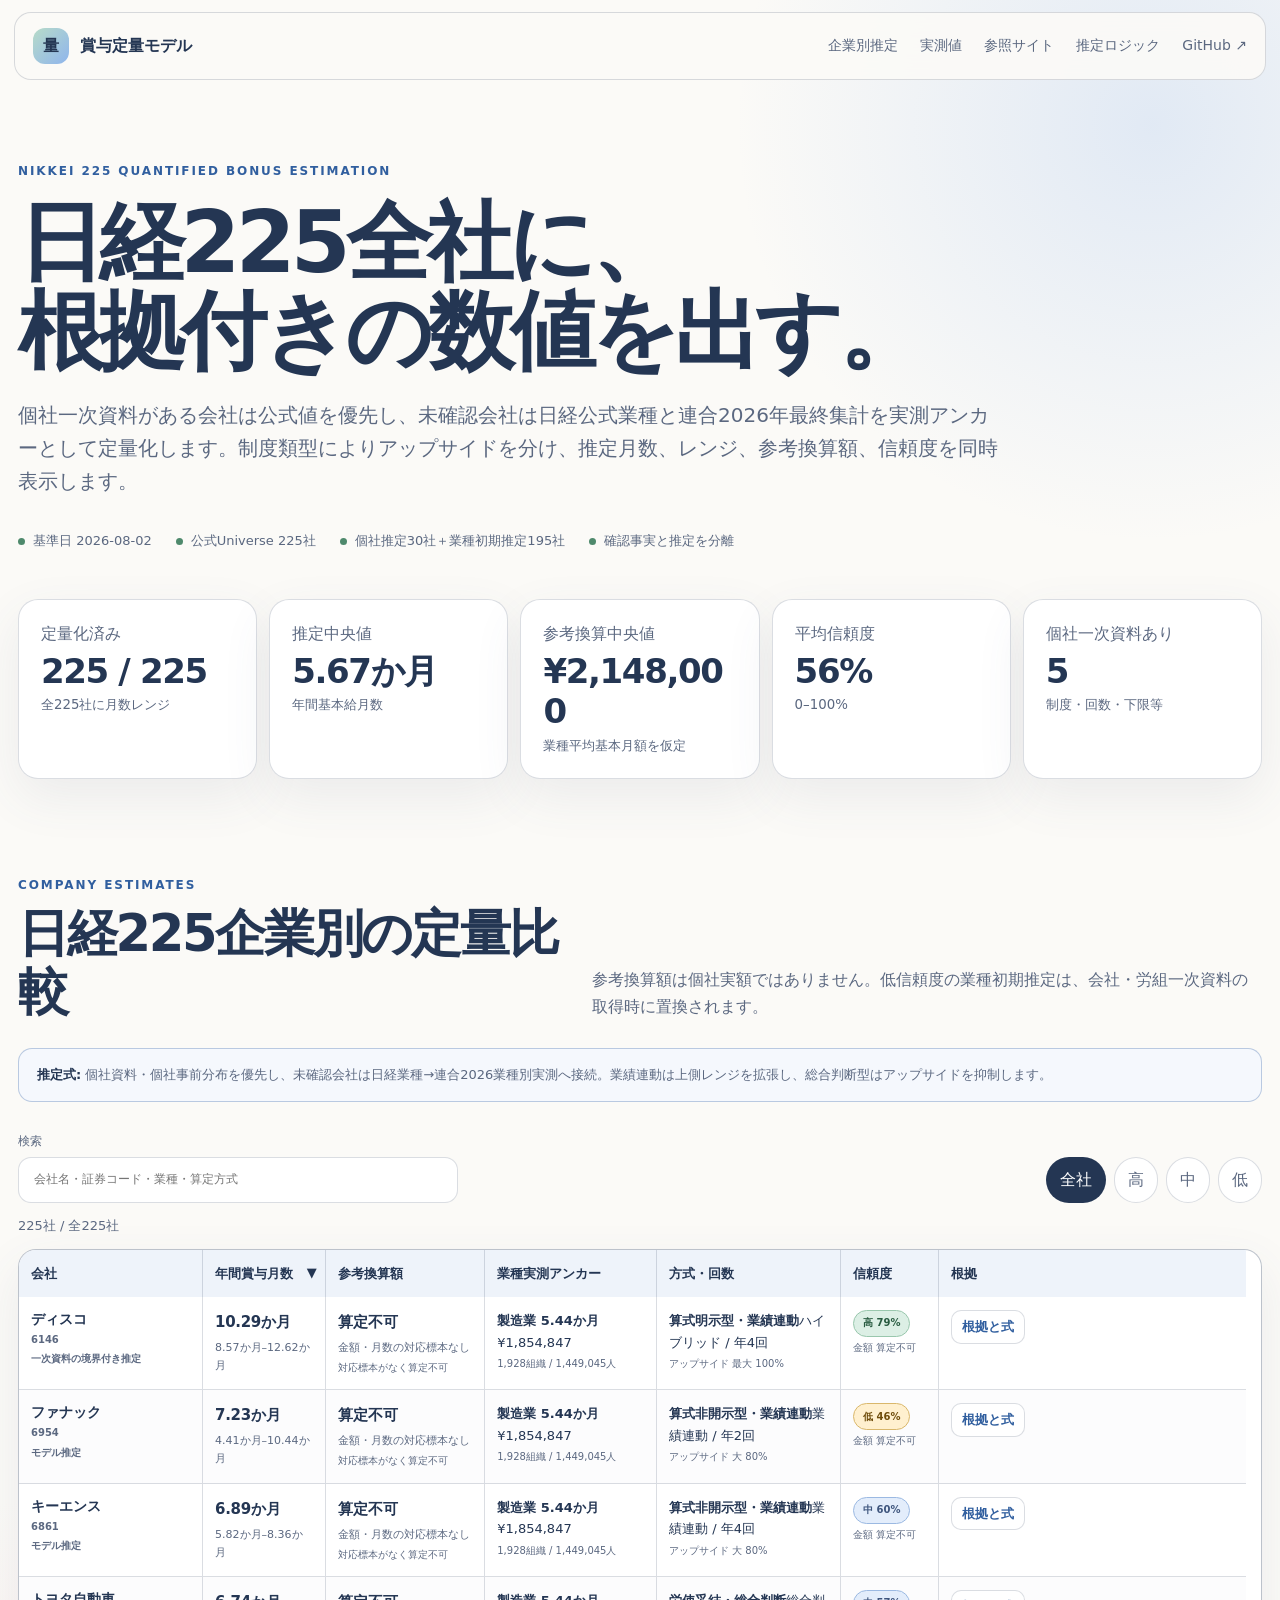
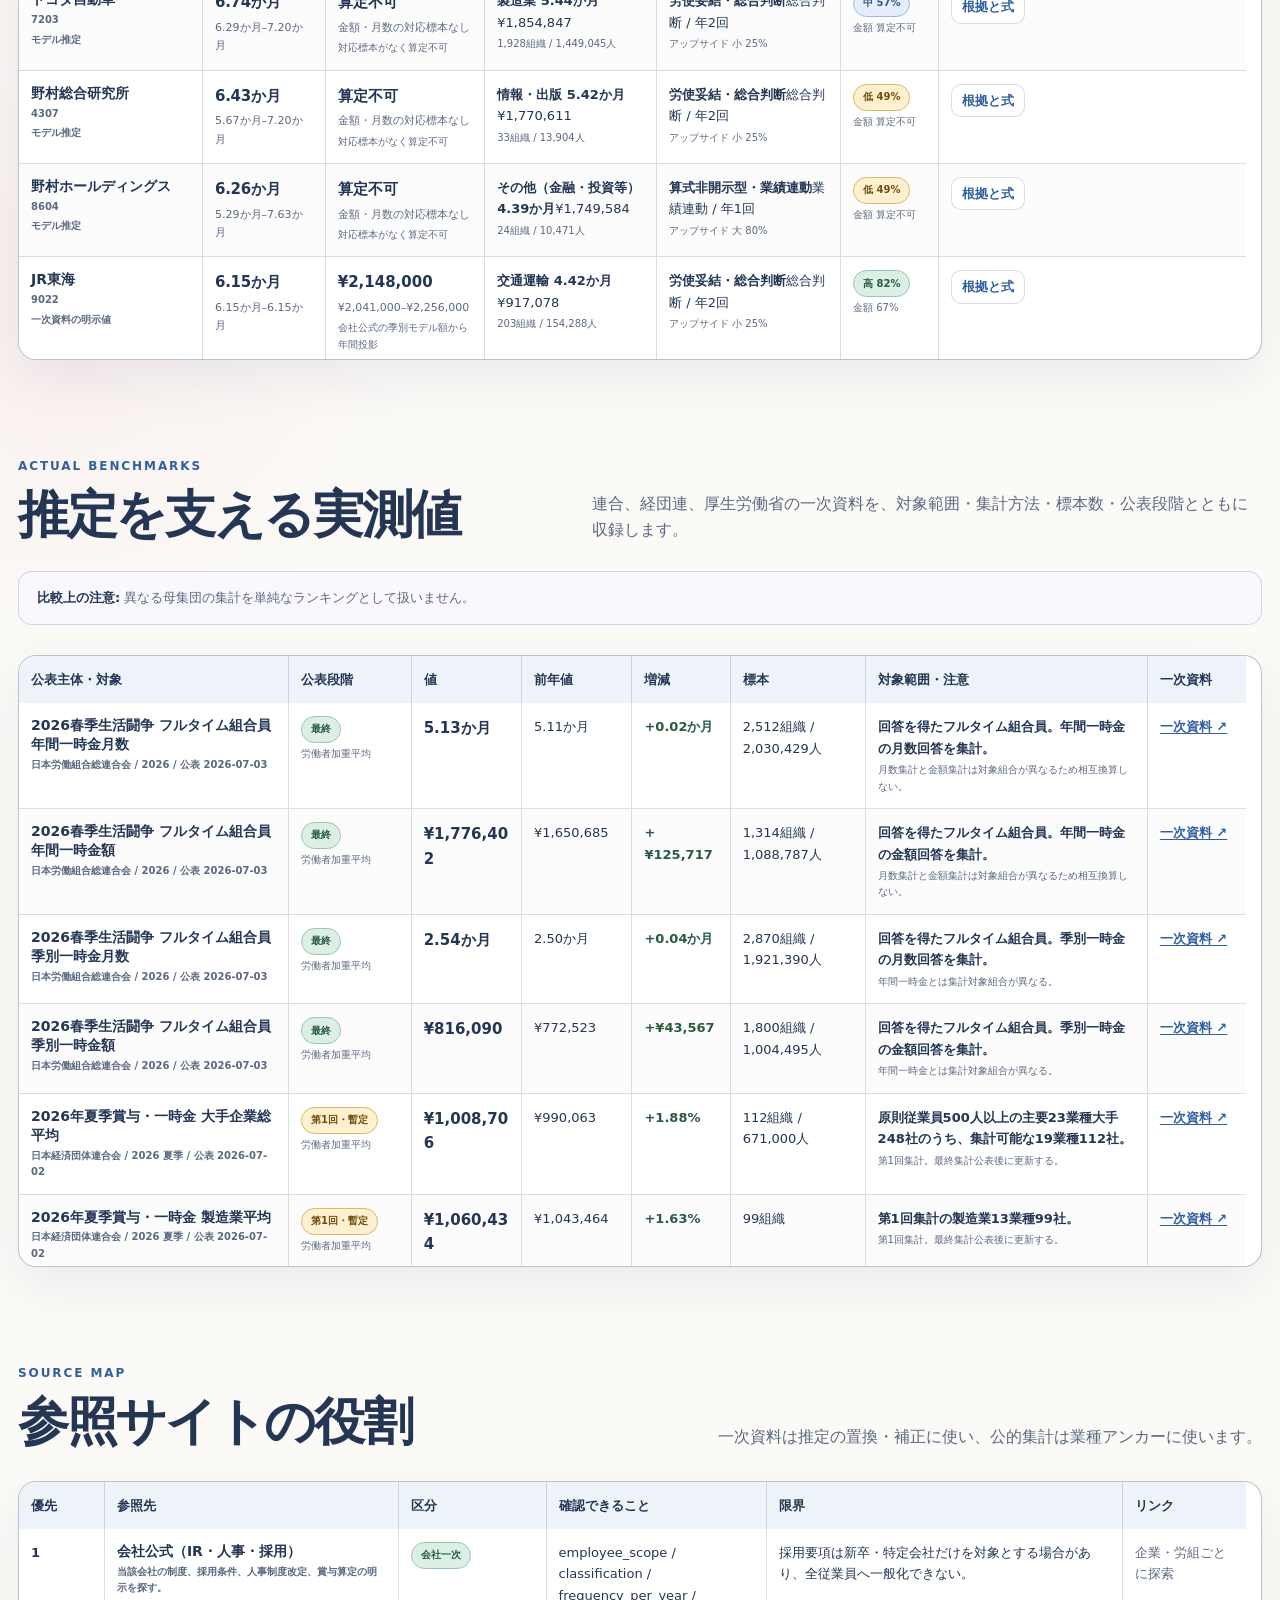
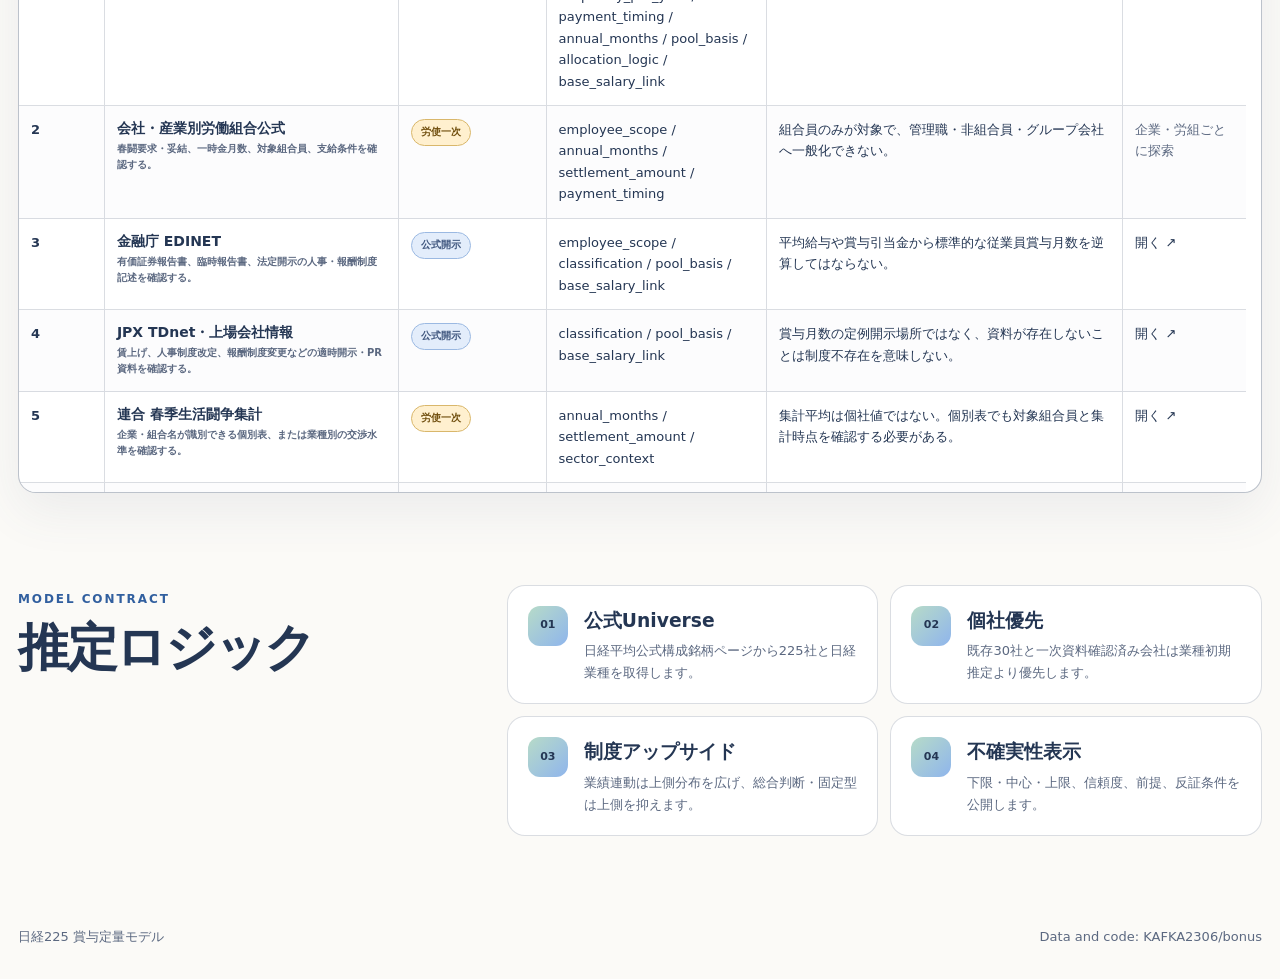
==== commit 61af1a62: "Deploy Nikkei 225 bonus dashboard from b79a0eb4172d" ====
--- a/index.html
+++ b/index.html
@@ -5,7 +5,7 @@
   <meta name="viewport" content="width=device-width, initial-scale=1">
   <meta name="description" content="日経225全社の賞与を、個社一次資料と2026年の業種別実測値から根拠付きで定量推定する比較ダッシュボード">
   <meta name="theme-color" content="#fbfaf7">
-  <meta name="bonus-build" content="nikkei225-v1">
+  <meta name="bonus-build" content="quantified-v8">
   <title>日経225 賞与定量モデル</title>
   <link rel="stylesheet" href="./styles.css">
 </head>
--- a/styles.css
+++ b/styles.css
@@ -14,11 +14,11 @@
   --shadow: 0 18px 50px rgba(76,91,125,.09);
   --radius: 20px;
 }
-* { box-sizing: border-box; }
-html { scroll-behavior: smooth; }
-body { margin: 0; color: var(--ink); background: radial-gradient(circle at 90% 3%,rgba(143,181,236,.24),transparent 26rem),radial-gradient(circle at 4% 45%,rgba(239,180,193,.16),transparent 24rem),var(--bg); font-family: Inter,"Noto Sans JP","Hiragino Kaku Gothic ProN",system-ui,sans-serif; line-height: 1.65; }
-a { color: inherit; text-decoration: none; }
-button,input { font: inherit; color: inherit; }
+* { box-sizing: border-box; min-width: 0; }
+html { scroll-behavior: smooth; overflow-x: hidden; }
+body { margin: 0; overflow-x: hidden; color: var(--ink); background: radial-gradient(circle at 90% 3%,rgba(143,181,236,.24),transparent 26rem),radial-gradient(circle at 4% 45%,rgba(239,180,193,.16),transparent 24rem),var(--bg); font-family: Inter,"Noto Sans JP","Hiragino Kaku Gothic ProN",system-ui,sans-serif; line-height: 1.65; }
+a { color: inherit; text-decoration: none; overflow-wrap: anywhere; }
+button,input { max-width: 100%; font: inherit; color: inherit; }
 code { overflow-wrap: anywhere; color: #4d4273; font-family: ui-monospace,SFMono-Regular,Consolas,monospace; font-size: 10px; }
 :focus-visible { outline: 3px solid #315f9f; outline-offset: 3px; }
 #benchmarks,#sources,#companies,#rules { scroll-margin-top: 100px; }
@@ -27,70 +27,82 @@
 .skip-link:focus { transform: translateY(0); }
 .site-header { width: min(1460px,calc(100% - 28px)); min-height: 68px; margin: 12px auto 0; padding: 11px 18px; display: flex; align-items: center; justify-content: space-between; gap: 20px; border: 1px solid var(--line); background: rgba(251,250,247,.92); backdrop-filter: blur(18px); border-radius: 17px; position: sticky; top: 10px; z-index: 30; }
 .brand { display: flex; align-items: center; gap: 11px; font-weight: 800; }
-.brand-mark { display: grid; place-items: center; width: 36px; height: 36px; border-radius: 12px; background: linear-gradient(135deg,var(--mint),var(--blue)); }
-.site-header nav { display: flex; flex-wrap: wrap; gap: 22px; color: var(--muted); font-size: 14px; }
+.brand-mark { display: grid; place-items: center; flex: 0 0 36px; width: 36px; height: 36px; border-radius: 12px; background: linear-gradient(135deg,var(--mint),var(--blue)); }
+.site-header nav { display: flex; flex-wrap: wrap; justify-content: flex-end; gap: 10px 22px; color: var(--muted); font-size: 14px; }
 .site-header a:hover,footer a:hover,.source-list a:hover,.evidence-link:hover,.basis-list a:hover { color: var(--link); text-decoration: underline; text-underline-offset: 3px; }
 .hero { padding: 82px 0 48px; }
 .eyebrow,.kicker { color: var(--link); font-size: 12px; font-weight: 850; letter-spacing: .16em; }
-.hero h1 { max-width: 1100px; margin: 16px 0 22px; font-size: clamp(45px,7vw,86px); line-height: 1.04; letter-spacing: -.055em; }
+.hero h1 { max-width: 1100px; margin: 16px 0 22px; font-size: clamp(45px,7vw,86px); line-height: 1.04; letter-spacing: -.055em; overflow-wrap: anywhere; }
 .lead { max-width: 980px; margin: 0; color: var(--muted); font-size: clamp(16px,1.8vw,20px); }
 .meta-line { display: flex; flex-wrap: wrap; gap: 10px 24px; margin-top: 32px; color: var(--muted); font-size: 13px; }
 .meta-line span::before { content: ""; display: inline-block; width: 7px; height: 7px; margin-right: 8px; border-radius: 50%; background: #4e896c; }
-.metrics { display: grid; grid-template-columns: repeat(5,1fr); gap: 12px; }
+.metrics { display: grid; grid-template-columns: repeat(5,minmax(0,1fr)); gap: 12px; }
 .metrics article { padding: 21px 22px; border: 1px solid var(--line); border-radius: var(--radius); background: var(--paper); box-shadow: var(--shadow); }
 .metrics span,.metrics small { display: block; color: var(--muted); }
-.metrics strong { display: block; margin: 3px 0; font-size: 34px; line-height: 1.2; letter-spacing: -.04em; }
+.metrics strong { display: block; margin: 3px 0; font-size: 34px; line-height: 1.2; letter-spacing: -.04em; overflow-wrap: anywhere; }
 .section-block { padding-top: 92px; }
 .section-heading { display: flex; align-items: end; justify-content: space-between; gap: 28px; }
-.section-heading h2,.method-grid h2 { margin: 8px 0 0; font-size: clamp(32px,4vw,52px); line-height: 1.12; letter-spacing: -.045em; }
+.section-heading h2,.method-grid h2 { margin: 8px 0 0; font-size: clamp(32px,4vw,52px); line-height: 1.12; letter-spacing: -.045em; overflow-wrap: anywhere; }
 .section-heading p { max-width: 670px; margin: 0; color: var(--muted); }
-.benchmark-note,.model-note { margin-top: 28px; padding: 15px 18px; border: 1px solid rgba(128,104,188,.28); border-radius: 14px; background: #faf8ff; color: var(--muted); font-size: 13px; }
+.benchmark-note,.model-note { margin-top: 28px; padding: 15px 18px; border: 1px solid rgba(128,104,188,.28); border-radius: 14px; background: #faf8ff; color: var(--muted); font-size: 13px; overflow-wrap: anywhere; }
 .model-note { border-color: rgba(49,95,159,.30); background: #f5f8fd; }
 .benchmark-note strong,.model-note strong { color: var(--ink); }
 .toolbar { display: flex; align-items: end; justify-content: space-between; gap: 20px; margin: 30px 0 12px; }
-.search { display: grid; gap: 6px; color: var(--muted); font-size: 12px; }
-.search input { width: min(440px,78vw); padding: 12px 15px; border: 1px solid var(--line); border-radius: 13px; background: #fff; }
+.search { display: grid; gap: 6px; width: min(440px,100%); color: var(--muted); font-size: 12px; }
+.search input { width: 100%; padding: 12px 15px; border: 1px solid var(--line); border-radius: 13px; background: #fff; }
 .search input:focus { border-color: var(--link); box-shadow: 0 0 0 4px rgba(143,181,236,.24); }
 .filters { display: flex; flex-wrap: wrap; gap: 8px; }
 .filter { padding: 9px 13px; border: 1px solid var(--line); border-radius: 999px; background: var(--paper); color: var(--muted); cursor: pointer; }
 .filter:hover { border-color: var(--link); color: var(--ink); }
 .filter.active { background: var(--ink); color: #fff; }
 .result-count { min-height: 1.65em; margin: 0 0 12px; color: var(--muted); font-size: 13px; }
-.table-wrap { max-height: min(74vh,860px); overflow: auto; border: 1px solid var(--line-strong); border-radius: 18px; background: #fff; box-shadow: var(--shadow); scrollbar-gutter: stable; }
+.table-wrap { max-width: 100%; max-height: min(74vh,860px); overflow-x: hidden; overflow-y: auto; border: 1px solid var(--line-strong); border-radius: 18px; background: #fff; box-shadow: var(--shadow); scrollbar-gutter: stable; }
 .company-wrap { max-height: min(79vh,920px); }
 .source-wrap,.benchmark-wrap { max-height: min(68vh,760px); margin-top: 30px; }
-.comparison-table { width: 100%; min-width: 1060px; border-collapse: separate; border-spacing: 0; font-size: 13px; }
-.company-table { min-width: 1510px; }
-.source-table { min-width: 1240px; }
-.benchmark-table { min-width: 1460px; }
+.comparison-table { width: 100%; table-layout: fixed; border-collapse: separate; border-spacing: 0; font-size: 13px; }
+.company-table th:nth-child(1) { width: 15%; }
+.company-table th:nth-child(2) { width: 10%; }
+.company-table th:nth-child(3) { width: 13%; }
+.company-table th:nth-child(4) { width: 14%; }
+.company-table th:nth-child(5) { width: 15%; }
+.company-table th:nth-child(6) { width: 8%; }
+.company-table th:nth-child(7) { width: 25%; }
+.source-table th:nth-child(1) { width: 7%; }
+.source-table th:nth-child(2) { width: 24%; }
+.source-table th:nth-child(3) { width: 12%; }
+.source-table th:nth-child(4) { width: 18%; }
+.source-table th:nth-child(5) { width: 29%; }
+.source-table th:nth-child(6) { width: 10%; }
+.benchmark-table th:nth-child(1) { width: 22%; }
+.benchmark-table th:nth-child(2) { width: 10%; }
+.benchmark-table th:nth-child(3),.benchmark-table th:nth-child(4) { width: 9%; }
+.benchmark-table th:nth-child(5) { width: 8%; }
+.benchmark-table th:nth-child(6) { width: 11%; }
+.benchmark-table th:nth-child(7) { width: 23%; }
+.benchmark-table th:nth-child(8) { width: 8%; }
 .comparison-table caption { position: absolute; width: 1px; height: 1px; padding: 0; margin: -1px; overflow: hidden; clip: rect(0,0,0,0); white-space: nowrap; border: 0; }
-.comparison-table th,.comparison-table td { padding: 13px 14px; border-right: 1px solid var(--line); border-bottom: 1px solid var(--line); text-align: left; vertical-align: top; }
-.comparison-table thead th { position: sticky; top: 0; z-index: 12; padding: 0; background: #eef3fa; white-space: nowrap; }
-.comparison-table thead th:not([data-column]) { padding: 13px 14px; }
+.comparison-table th,.comparison-table td { padding: 13px 12px; border-right: 1px solid var(--line); border-bottom: 1px solid var(--line); text-align: left; vertical-align: top; overflow-wrap: anywhere; word-break: normal; }
+.comparison-table thead th { position: sticky; top: 0; z-index: 12; padding: 0; background: #eef3fa; white-space: normal; }
+.comparison-table thead th:not([data-column]) { padding: 13px 12px; }
 .comparison-table tbody tr:nth-child(even) td,.comparison-table tbody tr:nth-child(even) th { background-color: #fcfcfd; }
 .comparison-table tbody tr:hover td,.comparison-table tbody tr:hover th { background-color: #f4f7fc; }
 .comparison-table tr:last-child th,.comparison-table tr:last-child td { border-bottom: 0; }
 .comparison-table th:last-child,.comparison-table td:last-child { border-right: 0; }
-.company-cell { position: sticky; left: 0; z-index: 8; min-width: 210px; background: #fff; box-shadow: 1px 0 0 var(--line); }
-.company-cell strong,.source-table tbody th strong,.benchmark-title strong { display: block; font-size: 14px; line-height: 1.35; }
-.company-cell span,.company-cell small,.source-table tbody th small,.comparison-table td small,.benchmark-title small { display: block; margin-top: 3px; color: var(--muted); font-size: 10px; }
-.company-table td:nth-child(2),.company-table td:nth-child(3) { min-width: 170px; }
-.company-table td:nth-child(4) { min-width: 260px; }
-.company-table td:nth-child(5) { min-width: 145px; }
-.estimate-main strong { display: block; font-size: 21px; letter-spacing: -.02em; }
+.company-cell { position: static; background: #fff; }
+.company-cell strong,.source-table tbody th strong,.benchmark-title strong { display: block; font-size: 14px; line-height: 1.35; overflow-wrap: anywhere; }
+.company-cell span,.company-cell small,.source-table tbody th small,.comparison-table td small,.benchmark-title small { display: block; margin-top: 3px; color: var(--muted); font-size: 10px; overflow-wrap: anywhere; }
+.estimate-main strong { display: block; font-size: 19px; letter-spacing: -.02em; }
 .estimate-main span,.numeric span { display: block; margin-top: 4px; color: var(--muted); font-size: 11px; }
-.benchmark-title { min-width: 300px; }
-.benchmark-table td:nth-child(7) { min-width: 370px; }
-.numeric { font-variant-numeric: tabular-nums; white-space: nowrap; }
+.numeric { font-variant-numeric: tabular-nums; white-space: normal; }
 .numeric strong { font-size: 15px; }
 .change-positive { color: #285b40; font-weight: 800; }
-.evidence-link { color: var(--link); font-weight: 750; white-space: nowrap; text-decoration: underline; text-underline-offset: 2px; }
-.sort-button { width: 100%; padding: 13px 26px 13px 14px; border: 0; background: transparent; text-align: left; font-weight: 800; cursor: pointer; position: relative; }
+.evidence-link { color: var(--link); font-weight: 750; white-space: normal; text-decoration: underline; text-underline-offset: 2px; }
+.sort-button { width: 100%; padding: 13px 24px 13px 12px; border: 0; background: transparent; text-align: left; font-weight: 800; cursor: pointer; position: relative; white-space: normal; overflow-wrap: anywhere; }
 .sort-button:hover { background: rgba(143,181,236,.18); }
-th[aria-sort="ascending"] .sort-button::after,th[aria-sort="descending"] .sort-button::after { position: absolute; right: 10px; top: 50%; transform: translateY(-50%); }
+th[aria-sort="ascending"] .sort-button::after,th[aria-sort="descending"] .sort-button::after { position: absolute; right: 8px; top: 50%; transform: translateY(-50%); }
 th[aria-sort="ascending"] .sort-button::after { content: "▲"; }
 th[aria-sort="descending"] .sort-button::after { content: "▼"; }
-.status,.tier,.release,.confidence { display: inline-flex; align-items: center; min-height: 27px; padding: 4px 9px; border: 1px solid transparent; border-radius: 999px; font-size: 10px; font-weight: 850; white-space: nowrap; }
+.status,.tier,.release,.confidence { display: inline-flex; align-items: center; max-width: 100%; min-height: 27px; padding: 4px 9px; border: 1px solid transparent; border-radius: 999px; font-size: 10px; font-weight: 850; white-space: normal; overflow-wrap: anywhere; }
 .status-evidence_found,.tier-primary_company,.release-final,.confidence-high { background: #dcefe5; border-color: #99c7ad; color: #285b40; }
 .status-source_reviewed,.tier-official_disclosure,.confidence-medium { background: #e3edfb; border-color: #9bb9e2; color: #3e557d; }
 .status-queued,.tier-discovery_only,.confidence-low { background: #fff0cf; border-color: #d9b76b; color: #6f4d0c; }
@@ -98,17 +110,18 @@
 .tier-official_benchmark { background: #f2eafb; border-color: #baa9dd; color: #55417e; }
 .compact-list { margin: 0; padding-left: 17px; }
 .muted { color: var(--muted); }
-.row-details summary { display: inline-flex; min-height: 32px; align-items: center; padding: 5px 10px; border: 1px solid var(--line); border-radius: 10px; background: #fff; color: var(--link); font-weight: 750; cursor: pointer; white-space: nowrap; }
+.row-details { width: 100%; }
+.row-details summary { display: inline-flex; max-width: 100%; min-height: 32px; align-items: center; padding: 5px 10px; border: 1px solid var(--line); border-radius: 10px; background: #fff; color: var(--link); font-weight: 750; cursor: pointer; white-space: normal; overflow-wrap: anywhere; }
 .row-details[open] summary { border-color: #8068bc; background: #f2eefb; }
-.detail-panel { width: min(760px,64vw); display: grid; grid-template-columns: repeat(2,minmax(0,1fr)); gap: 12px; margin-top: 12px; padding: 14px; border: 1px solid rgba(128,104,188,.3); border-radius: 14px; background: #faf8ff; }
-.estimate-panel { width: min(1040px,72vw); grid-template-columns: repeat(3,minmax(0,1fr)); }
-.detail-panel section { min-width: 0; padding: 10px; border: 1px solid rgba(36,54,83,.10); border-radius: 12px; background: rgba(255,255,255,.72); }
+.detail-panel { width: 100%; max-width: 100%; display: grid; grid-template-columns: 1fr; gap: 12px; margin-top: 12px; padding: 12px; border: 1px solid rgba(128,104,188,.3); border-radius: 14px; background: #faf8ff; overflow: hidden; }
+.estimate-panel { width: 100%; grid-template-columns: 1fr; }
+.detail-panel section { min-width: 0; padding: 10px; border: 1px solid rgba(36,54,83,.10); border-radius: 12px; background: rgba(255,255,255,.72); overflow-wrap: anywhere; }
 .detail-panel h3 { margin: 0 0 7px; font-size: 12px; }
-.detail-panel p,.detail-panel li,.detail-panel dt,.detail-panel dd { font-size: 11px; line-height: 1.55; }
+.detail-panel p,.detail-panel li,.detail-panel dt,.detail-panel dd { font-size: 11px; line-height: 1.55; overflow-wrap: anywhere; }
 .detail-panel p,.detail-panel ul,.detail-panel dl { margin-top: 0; }
-.formula-grid { display: grid; grid-template-columns: minmax(112px,.7fr) minmax(0,1.3fr); gap: 5px 10px; margin-bottom: 0; }
+.formula-grid { display: grid; grid-template-columns: minmax(82px,.7fr) minmax(0,1.3fr); gap: 5px 10px; margin-bottom: 0; }
 .formula-grid dt { color: var(--muted); }
-.formula-grid dd { margin: 0; font-variant-numeric: tabular-nums; }
+.formula-grid dd { margin: 0; font-variant-numeric: tabular-nums; overflow-wrap: anywhere; }
 .override-note { margin: 10px 0 0 !important; padding: 8px 10px; border-radius: 9px; background: #e7f3eb; color: #285b40; font-weight: 750; }
 .basis-list { display: grid; gap: 8px; padding-left: 18px; }
 .basis-list strong,.basis-list small { display: block; }
@@ -118,13 +131,67 @@
 .source-list a { color: var(--link); text-decoration: underline; text-underline-offset: 2px; }
 .empty,.load-error { text-align: center; color: var(--muted); padding: 36px !important; }
 .method-grid { display: grid; grid-template-columns: .72fr 1.28fr; gap: 64px; align-items: start; }
-.rules { display: grid; grid-template-columns: repeat(2,1fr); gap: 12px; }
+.rules { display: grid; grid-template-columns: repeat(2,minmax(0,1fr)); gap: 12px; }
 .rules article { display: flex; gap: 16px; padding: 20px; border: 1px solid var(--line); border-radius: 18px; background: var(--paper); }
 .rules b { display: grid; place-items: center; flex: 0 0 40px; height: 40px; border-radius: 12px; background: linear-gradient(135deg,var(--mint),var(--blue)); font-size: 11px; }
 .rules h3 { margin: 0 0 4px; }
 .rules p { margin: 0; color: var(--muted); font-size: 13px; }
 footer { display: flex; justify-content: space-between; gap: 20px; padding: 90px 0 32px; color: var(--muted); font-size: 13px; }
-@media (max-width: 1120px) { .metrics { grid-template-columns: repeat(3,1fr); } .estimate-panel { grid-template-columns: repeat(2,minmax(0,1fr)); } }
-@media (max-width: 920px) { .site-header nav a:not(:last-child) { display: none; } .metrics { grid-template-columns: repeat(2,1fr); } .section-heading,.toolbar { align-items: start; flex-direction: column; } .method-grid { grid-template-columns: 1fr; gap: 28px; } .detail-panel,.estimate-panel { width: min(680px,78vw); grid-template-columns: 1fr; } }
-@media (max-width: 560px) { .shell { width: min(100% - 24px,1420px); } .hero { padding-top: 58px; } .hero h1 { font-size: 42px; } .metrics,.rules { grid-template-columns: 1fr; } .site-header { width: calc(100% - 16px); } footer { flex-direction: column; } }
+@media (max-width: 1120px) {
+  .metrics { grid-template-columns: repeat(3,minmax(0,1fr)); }
+  .table-wrap,.company-wrap,.source-wrap,.benchmark-wrap { max-height: none; overflow-x: hidden; overflow-y: visible; border: 0; border-radius: 0; background: transparent; box-shadow: none; scrollbar-gutter: auto; }
+  .comparison-table,.comparison-table tbody { display: block; width: 100%; }
+  .comparison-table { table-layout: auto; }
+  .comparison-table thead { position: absolute; width: 1px; height: 1px; margin: -1px; padding: 0; overflow: hidden; clip: rect(0,0,0,0); white-space: nowrap; border: 0; }
+  .comparison-table tbody { display: grid; gap: 14px; }
+  .comparison-table tbody tr { display: grid; grid-template-columns: repeat(2,minmax(0,1fr)); overflow: hidden; border: 1px solid var(--line-strong); border-radius: 16px; background: #fff; box-shadow: var(--shadow); }
+  .comparison-table tbody th,.comparison-table tbody td { width: auto !important; padding: 12px 14px; border-right: 0; border-bottom: 1px solid var(--line); background: #fff !important; }
+  .comparison-table tbody th::before,.comparison-table tbody td::before { display: block; margin-bottom: 5px; color: var(--muted); font-size: 10px; font-weight: 850; letter-spacing: .06em; }
+  .company-table tbody th:nth-child(1)::before { content: "会社"; }
+  .company-table tbody td:nth-child(2)::before { content: "年間賞与月数"; }
+  .company-table tbody td:nth-child(3)::before { content: "参考換算額"; }
+  .company-table tbody td:nth-child(4)::before { content: "業種実測アンカー"; }
+  .company-table tbody td:nth-child(5)::before { content: "制度・回数"; }
+  .company-table tbody td:nth-child(6)::before { content: "信頼度"; }
+  .company-table tbody td:nth-child(7)::before { content: "根拠"; }
+  .source-table tbody td:nth-child(1)::before { content: "優先"; }
+  .source-table tbody th:nth-child(2)::before { content: "参照先"; }
+  .source-table tbody td:nth-child(3)::before { content: "区分"; }
+  .source-table tbody td:nth-child(4)::before { content: "確認できること"; }
+  .source-table tbody td:nth-child(5)::before { content: "限界"; }
+  .source-table tbody td:nth-child(6)::before { content: "リンク"; }
+  .benchmark-table tbody th:nth-child(1)::before { content: "公表主体・対象"; }
+  .benchmark-table tbody td:nth-child(2)::before { content: "公表段階"; }
+  .benchmark-table tbody td:nth-child(3)::before { content: "値"; }
+  .benchmark-table tbody td:nth-child(4)::before { content: "前年値"; }
+  .benchmark-table tbody td:nth-child(5)::before { content: "増減"; }
+  .benchmark-table tbody td:nth-child(6)::before { content: "標本"; }
+  .benchmark-table tbody td:nth-child(7)::before { content: "対象範囲・注意"; }
+  .benchmark-table tbody td:nth-child(8)::before { content: "一次資料"; }
+  .company-table tbody th:nth-child(1),.company-table tbody td:nth-child(7),.source-table tbody th:nth-child(2),.source-table tbody td:nth-child(5),.benchmark-table tbody th:nth-child(1),.benchmark-table tbody td:nth-child(7) { grid-column: 1 / -1; }
+  .comparison-table tbody tr > :last-child { border-bottom: 0; }
+  .company-cell { position: static; box-shadow: none; }
+  .detail-panel,.estimate-panel { width: 100%; grid-template-columns: repeat(2,minmax(0,1fr)); }
+}
+@media (max-width: 920px) {
+  .site-header nav a:not(:last-child) { display: none; }
+  .metrics { grid-template-columns: repeat(2,minmax(0,1fr)); }
+  .section-heading,.toolbar { align-items: start; flex-direction: column; }
+  .method-grid { grid-template-columns: 1fr; gap: 28px; }
+  .detail-panel,.estimate-panel { grid-template-columns: 1fr; }
+}
+@media (max-width: 680px) {
+  .comparison-table tbody tr { grid-template-columns: 1fr; }
+  .comparison-table tbody th,.comparison-table tbody td { grid-column: 1 !important; }
+  .formula-grid { grid-template-columns: 1fr; }
+  .formula-grid dt { font-weight: 800; }
+}
+@media (max-width: 560px) {
+  .shell { width: min(100% - 24px,1420px); }
+  .hero { padding-top: 58px; }
+  .hero h1 { font-size: 42px; }
+  .metrics,.rules { grid-template-columns: 1fr; }
+  .site-header { width: calc(100% - 16px); }
+  footer { flex-direction: column; }
+}
 @media (prefers-reduced-motion: reduce) { html { scroll-behavior: auto; } *,*::before,*::after { animation-duration: .01ms !important; transition-duration: .01ms !important; } }
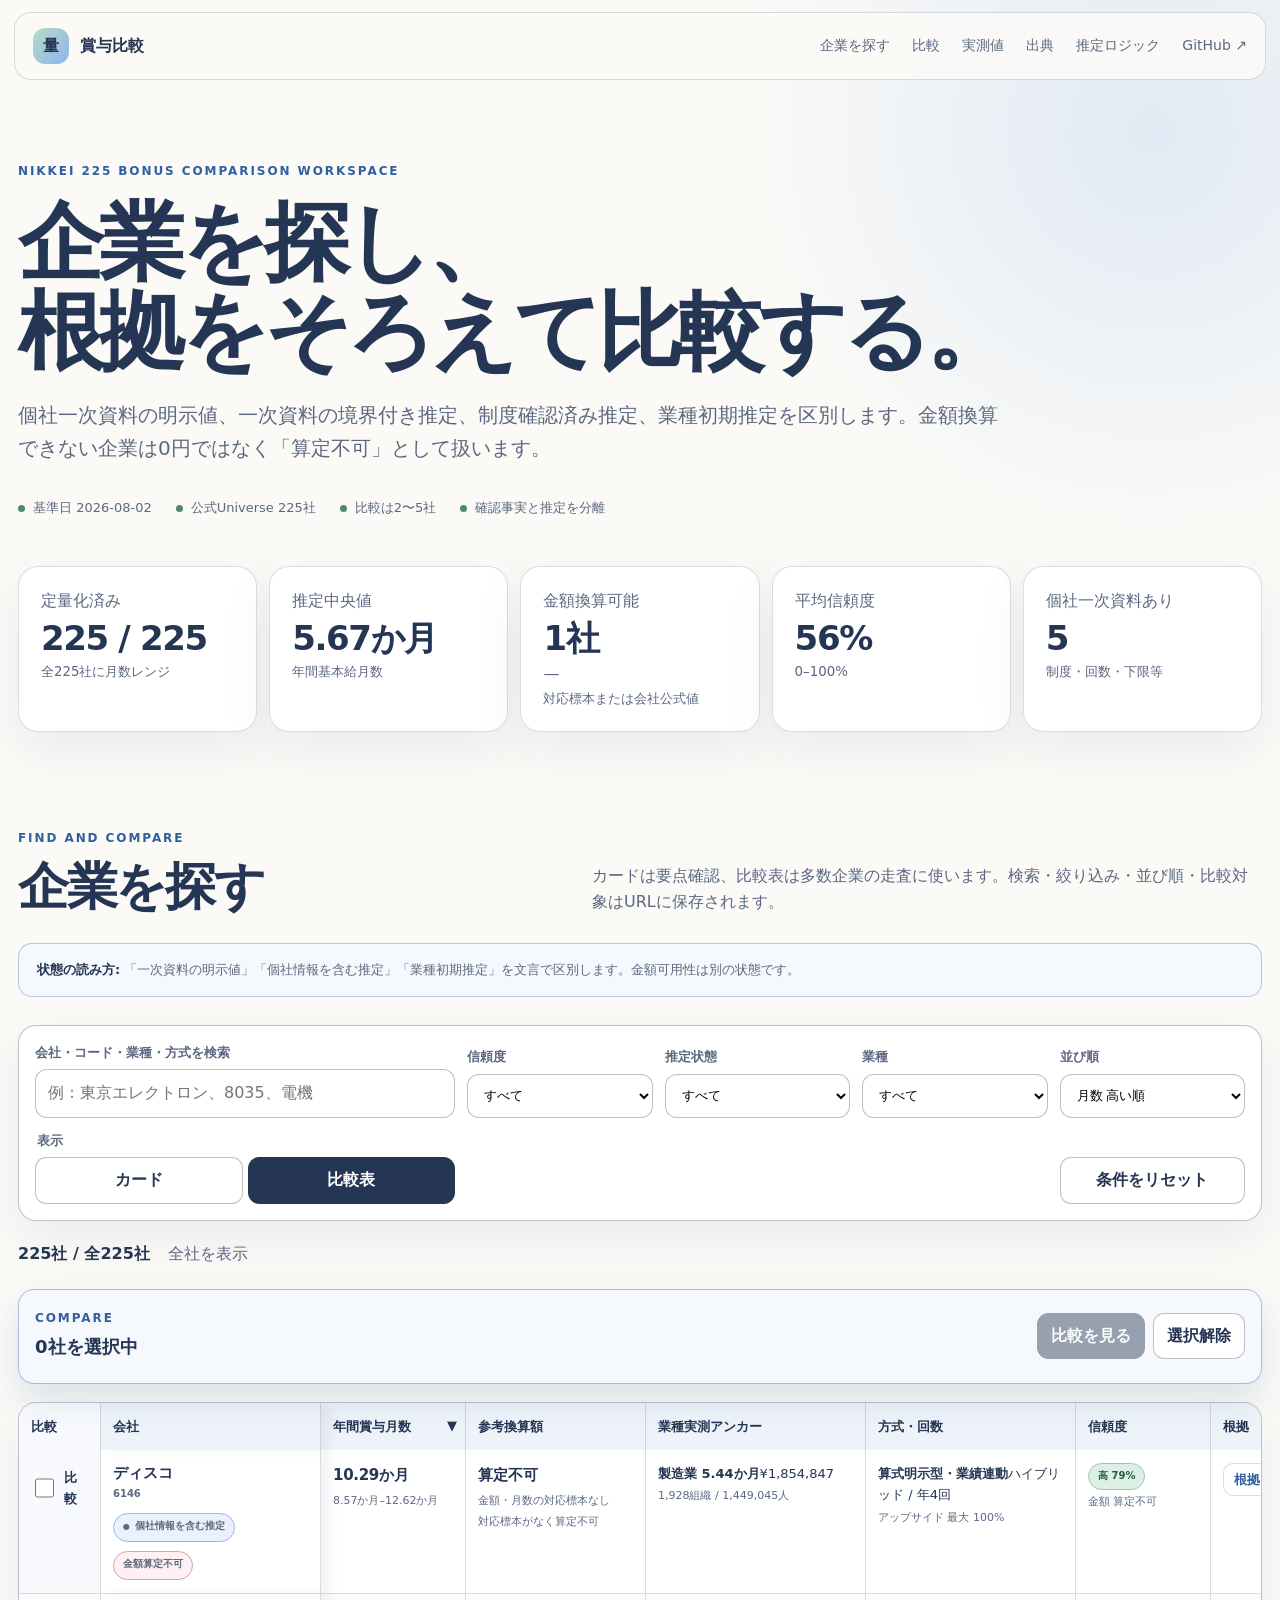
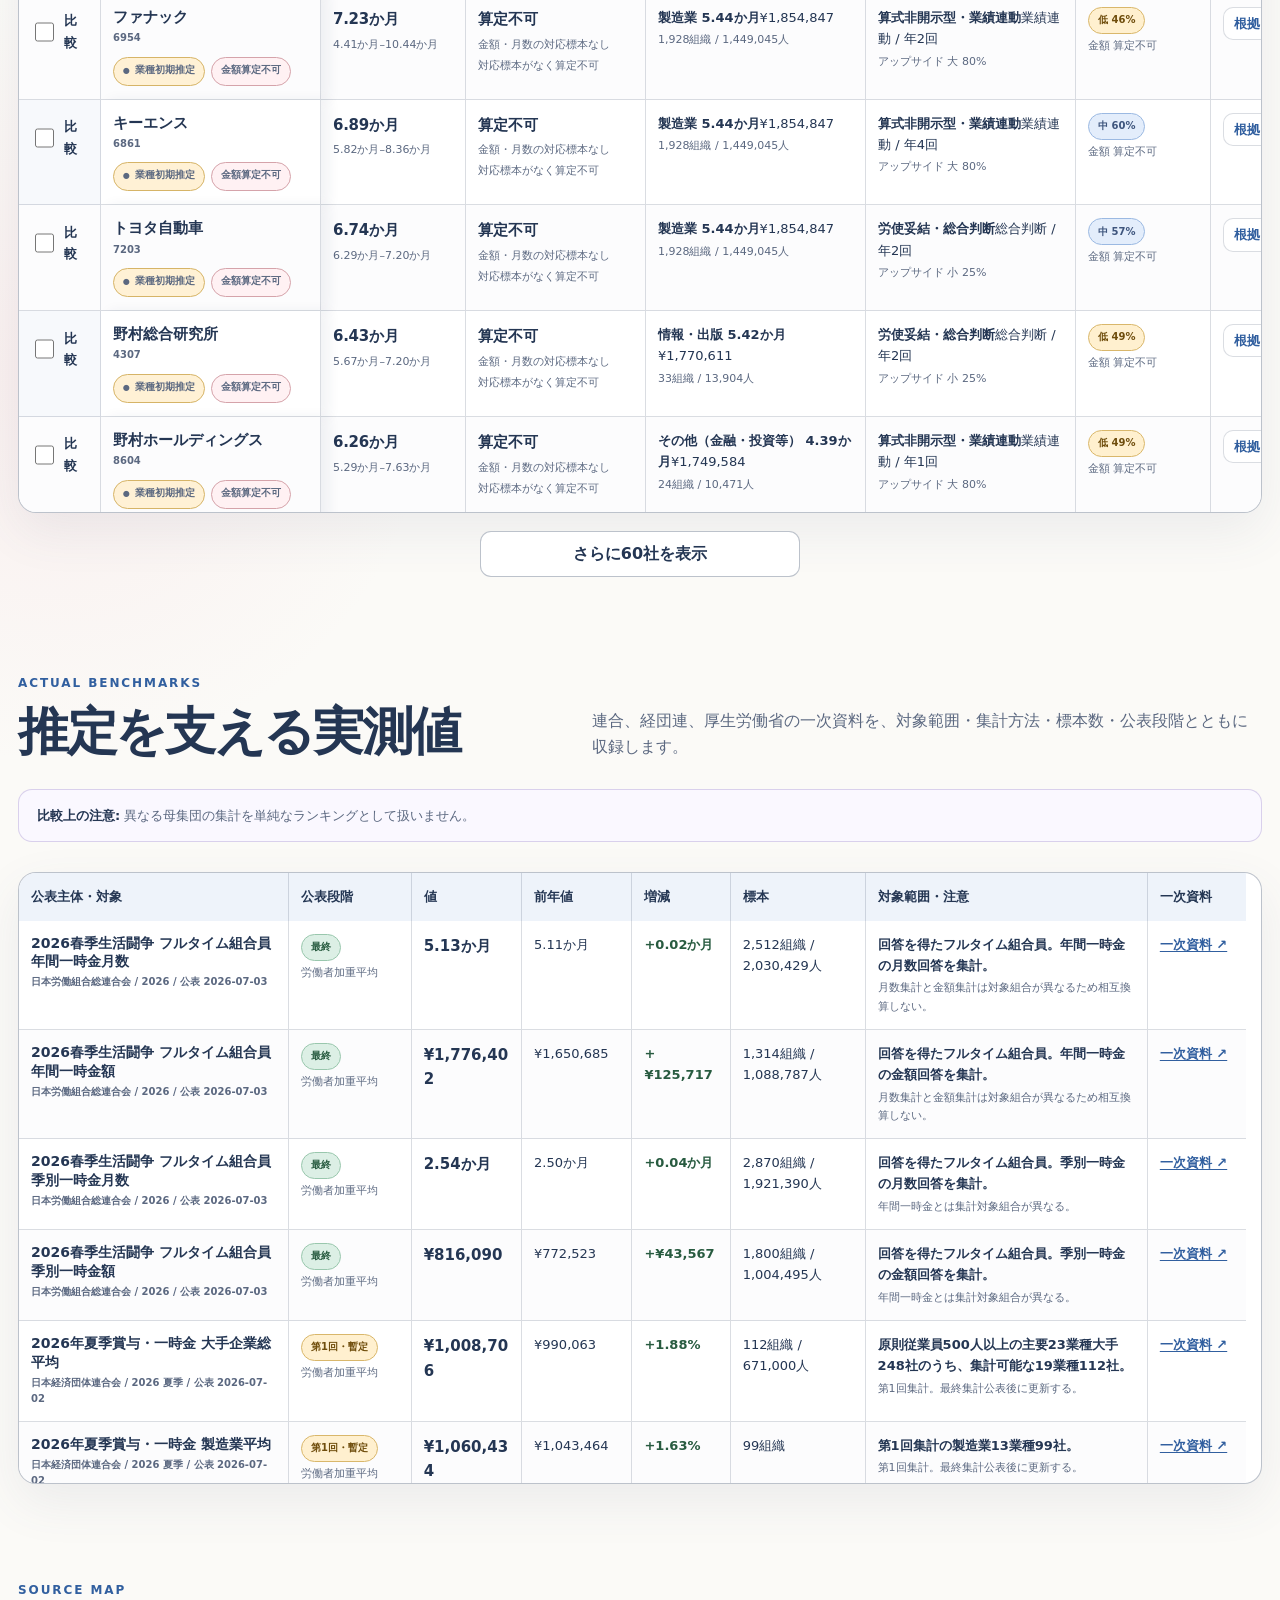
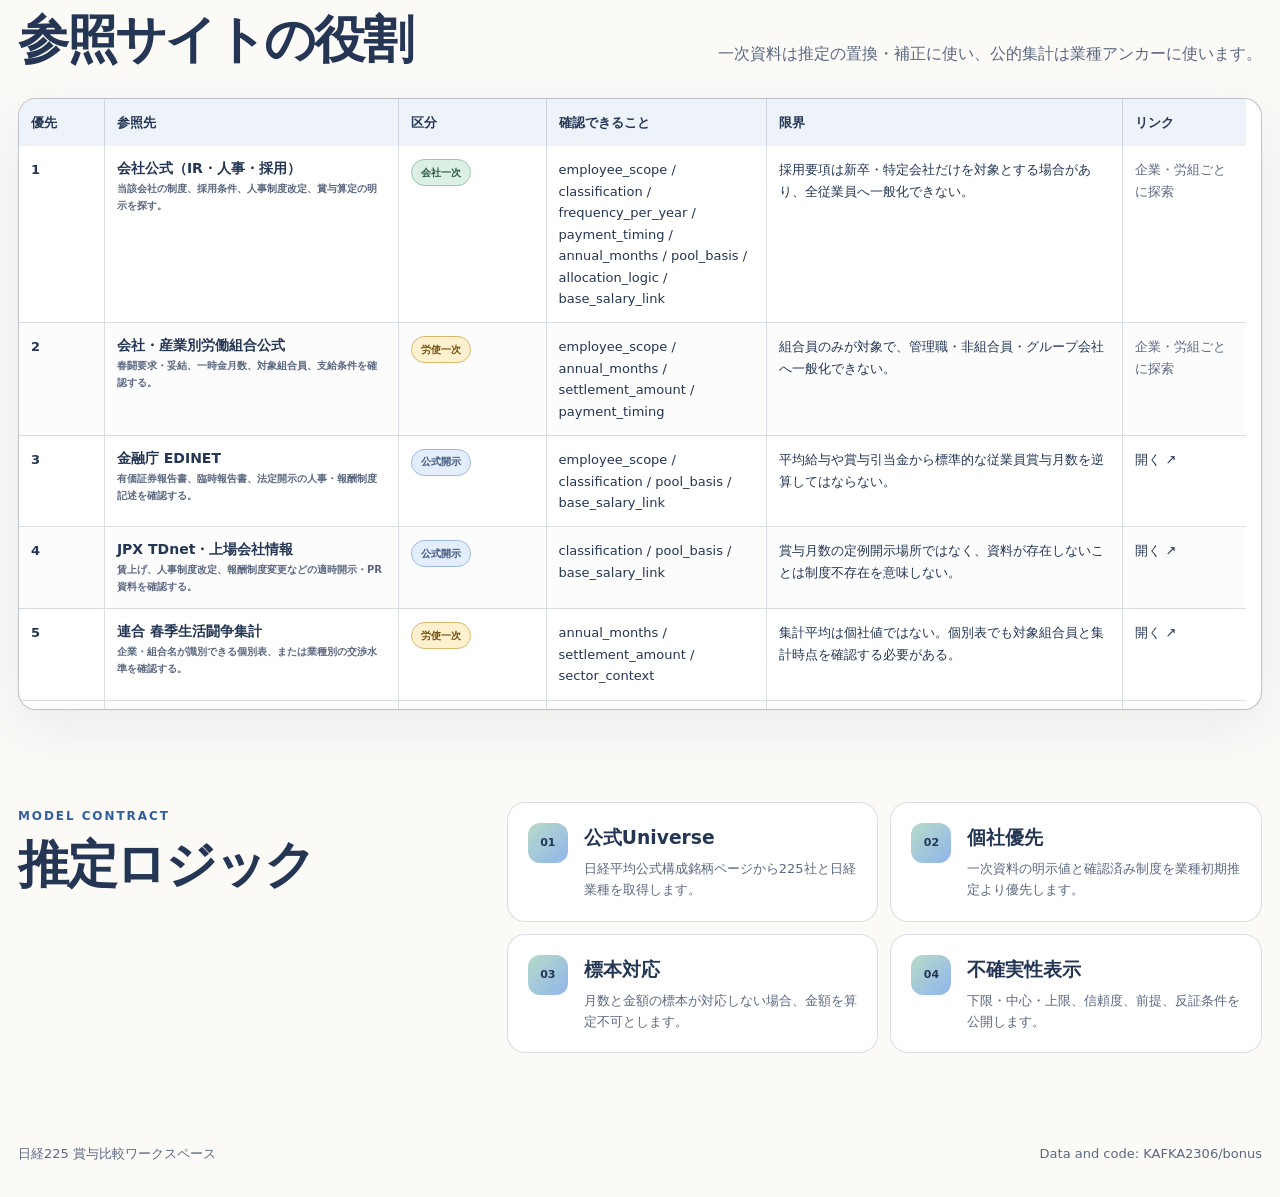
==== commit bada8551: "Deploy Nikkei 225 bonus dashboard from 4bcbfcb5cb50" ====
--- a/index.html
+++ b/index.html
@@ -3,50 +3,77 @@
 <head>
   <meta charset="utf-8">
   <meta name="viewport" content="width=device-width, initial-scale=1">
-  <meta name="description" content="日経225全社の賞与を、個社一次資料と2026年の業種別実測値から根拠付きで定量推定する比較ダッシュボード">
+  <meta name="description" content="日経225全社の賞与を、個社一次資料と2026年の業種別実測値から根拠付きで検索・比較するダッシュボード">
   <meta name="theme-color" content="#fbfaf7">
   <meta name="bonus-build" content="quantified-v8">
+  <meta name="bonus-ui" content="comparison-v9">
   <title>日経225 賞与定量モデル</title>
   <link rel="stylesheet" href="./styles.css">
+  <link rel="stylesheet" href="./comparison.css">
 </head>
 <body>
-  <a class="skip-link" href="#companies">企業別定量表へ移動</a>
+  <a class="skip-link" href="#companies">企業検索・比較へ移動</a>
   <header class="site-header">
-    <a class="brand" href="#top"><span class="brand-mark">量</span><span>賞与定量モデル</span></a>
+    <a class="brand" href="#top"><span class="brand-mark" aria-hidden="true">量</span><span>賞与比較</span></a>
     <nav aria-label="主要ナビゲーション">
-      <a href="#companies">企業別推定</a><a href="#benchmarks">実測値</a><a href="#sources">参照サイト</a><a href="#rules">推定ロジック</a><a href="https://github.com/KAFKA2306/bonus">GitHub ↗</a>
+      <a href="#companies">企業を探す</a><a href="#comparison">比較</a><a href="#benchmarks">実測値</a><a href="#sources">出典</a><a href="#rules">推定ロジック</a><a href="https://github.com/KAFKA2306/bonus">GitHub ↗</a>
     </nav>
   </header>
   <main id="top">
-    <section class="hero shell">
-      <div class="eyebrow">NIKKEI 225 QUANTIFIED BONUS ESTIMATION</div>
-      <h1>日経225全社に、<br>根拠付きの数値を出す。</h1>
-      <p class="lead">個社一次資料がある会社は公式値を優先し、未確認会社は日経公式業種と連合2026年最終集計を実測アンカーとして定量化します。制度類型によりアップサイドを分け、推定月数、レンジ、参考換算額、信頼度を同時表示します。</p>
-      <div class="meta-line"><span id="as-of">基準日 —</span><span>公式Universe 225社</span><span>個社推定30社＋業種初期推定195社</span><span>確認事実と推定を分離</span></div>
+    <section class="hero shell" aria-labelledby="page-title">
+      <div class="eyebrow">NIKKEI 225 BONUS COMPARISON WORKSPACE</div>
+      <h1 id="page-title">企業を探し、<br>根拠をそろえて比較する。</h1>
+      <p class="lead">個社一次資料の明示値、一次資料の境界付き推定、制度確認済み推定、業種初期推定を区別します。金額換算できない企業は0円ではなく「算定不可」として扱います。</p>
+      <div class="meta-line"><span id="as-of">基準日 —</span><span>公式Universe 225社</span><span>比較は2〜5社</span><span>確認事実と推定を分離</span></div>
     </section>
     <section class="shell metrics" aria-label="定量モデル概要">
       <article><span>定量化済み</span><strong id="metric-quantified">—</strong><small>全225社に月数レンジ</small></article>
       <article><span>推定中央値</span><strong id="metric-median-months">—</strong><small>年間基本給月数</small></article>
-      <article><span>参考換算中央値</span><strong id="metric-median-amount">—</strong><small>業種平均基本月額を仮定</small></article>
+      <article><span>金額換算可能</span><strong id="metric-amount-available">—</strong><span id="metric-median-amount" hidden>—</span><small>対応標本または会社公式値</small></article>
       <article><span>平均信頼度</span><strong id="metric-confidence">—</strong><small>0–100%</small></article>
       <article><span>個社一次資料あり</span><strong id="metric-verified">—</strong><small>制度・回数・下限等</small></article>
     </section>
-    <section id="companies" class="shell section-block">
-      <div class="section-heading"><div><span class="kicker">COMPANY ESTIMATES</span><h2>日経225企業別の定量比較</h2></div><p>参考換算額は個社実額ではありません。低信頼度の業種初期推定は、会社・労組一次資料の取得時に置換されます。</p></div>
-      <div class="model-note"><strong>推定式:</strong> 個社資料・個社事前分布を優先し、未確認会社は日経業種→連合2026業種別実測へ接続。業績連動は上側レンジを拡張し、総合判断型はアップサイドを抑制します。</div>
-      <div class="toolbar">
-        <label class="search" for="search"><span>検索</span><input id="search" type="search" placeholder="会社名・証券コード・業種・算定方式" autocomplete="off"></label>
-        <div class="filters" role="group" aria-label="推定信頼度フィルター"><button class="filter active" data-confidence="all" aria-pressed="true" aria-controls="company-table">全社</button><button class="filter" data-confidence="high" aria-pressed="false" aria-controls="company-table">高</button><button class="filter" data-confidence="medium" aria-pressed="false" aria-controls="company-table">中</button><button class="filter" data-confidence="low" aria-pressed="false" aria-controls="company-table">低</button></div>
+
+    <section id="companies" class="shell section-block" tabindex="-1" aria-labelledby="companies-title">
+      <div class="section-heading"><div><span class="kicker">FIND AND COMPARE</span><h2 id="companies-title">企業を探す</h2></div><p>カードは要点確認、比較表は多数企業の走査に使います。検索・絞り込み・並び順・比較対象はURLに保存されます。</p></div>
+      <div class="model-note"><strong>状態の読み方:</strong> 「一次資料の明示値」「個社情報を含む推定」「業種初期推定」を文言で区別します。金額可用性は別の状態です。</div>
+
+      <form class="comparison-toolbar" id="company-controls" role="search" aria-label="企業検索と絞り込み">
+        <label class="control-field control-search" for="search"><span>会社・コード・業種・方式を検索</span><input id="search" type="search" placeholder="例：東京エレクトロン、8035、電機" autocomplete="off"></label>
+        <label class="control-field" for="confidence-filter"><span>信頼度</span><select id="confidence-filter"><option value="all" data-confidence="all">すべて</option><option value="high">高</option><option value="medium">中</option><option value="low">低</option></select></label>
+        <label class="control-field" for="status-filter"><span>推定状態</span><select id="status-filter"><option value="all">すべて</option><option value="verified">一次資料の明示値</option><option value="company_estimate">個社情報を含む推定</option><option value="sector_initial">業種初期推定</option><option value="amount_unavailable">金額算定不可</option></select></label>
+        <label class="control-field" for="sector-filter"><span>業種</span><select id="sector-filter"><option value="all">すべて</option></select></label>
+        <label class="control-field" for="sort-select"><span>並び順</span><select id="sort-select"><option value="months-desc">月数 高い順</option><option value="months-asc">月数 低い順</option><option value="confidence-desc">信頼度 高い順</option><option value="company-asc">会社名順</option><option value="sector-asc">業種順</option></select></label>
+        <fieldset class="view-switch"><legend>表示</legend><button type="button" data-view="cards" aria-pressed="false">カード</button><button type="button" data-view="table" aria-pressed="true">比較表</button></fieldset>
+        <button class="clear-control" id="clear-filters" type="button">条件をリセット</button>
+      </form>
+
+      <div class="result-bar" aria-live="polite"><strong id="result-count" role="status">読み込み中</strong><span id="active-filter-summary">全社を表示</span></div>
+
+      <aside id="compare-tray" class="compare-tray" aria-labelledby="compare-tray-title" hidden>
+        <div><span class="kicker">COMPARE</span><h3 id="compare-tray-title"><span id="compare-count">0</span>社を選択中</h3><div id="compare-chips" class="compare-chips"></div></div>
+        <div class="compare-actions"><button id="show-comparison" type="button">比較を見る</button><button id="clear-comparison" type="button">選択解除</button></div>
+      </aside>
+
+      <section id="comparison" class="comparison-panel" hidden aria-labelledby="comparison-title">
+        <div class="comparison-heading"><div><span class="kicker">SIDE-BY-SIDE</span><h3 id="comparison-title">選択企業の比較</h3><p>月数、金額可用性、業種アンカー、制度、信頼度、根拠状態を同じ順序で確認します。</p></div><button id="close-comparison" type="button">比較を閉じる</button></div>
+        <div id="comparison-table-wrap" class="comparison-desktop" tabindex="0" aria-label="選択企業比較表。横方向にスクロールできます。"></div>
+        <div id="comparison-cards" class="comparison-mobile"></div>
+      </section>
+
+      <div id="company-card-list" class="company-card-list" hidden aria-label="企業カード一覧"></div>
+      <div id="company-table-wrap" class="table-wrap company-wrap" tabindex="0" aria-label="企業比較表。横方向にスクロールできます。">
+        <table id="company-table" class="comparison-table company-table"><caption>日経225全社の賞与推定月数・参考換算額・根拠</caption><thead><tr><th scope="col">比較</th><th data-column="company" aria-sort="none"><button class="sort-button" data-sort="company">会社</button></th><th data-column="months" aria-sort="descending"><button class="sort-button" data-sort="months">年間賞与月数</button></th><th data-column="amount" aria-sort="none"><button class="sort-button" data-sort="amount">参考換算額</button></th><th data-column="sector" aria-sort="none"><button class="sort-button" data-sort="sector">業種実測アンカー</button></th><th>方式・回数</th><th data-column="confidence" aria-sort="none"><button class="sort-button" data-sort="confidence">信頼度</button></th><th>根拠</th></tr></thead><tbody id="company-body"></tbody></table>
       </div>
-      <p id="result-count" class="result-count" role="status" aria-live="polite">読み込み中</p>
-      <div class="table-wrap company-wrap" tabindex="0"><table id="company-table" class="comparison-table company-table"><caption>日経225全社の賞与推定月数・参考換算額・根拠</caption><thead><tr><th data-column="company" aria-sort="none"><button class="sort-button" data-sort="company">会社</button></th><th data-column="months" aria-sort="none"><button class="sort-button" data-sort="months">年間賞与月数</button></th><th data-column="amount" aria-sort="none"><button class="sort-button" data-sort="amount">参考換算額</button></th><th data-column="sector" aria-sort="none"><button class="sort-button" data-sort="sector">業種実測アンカー</button></th><th>方式・回数</th><th data-column="confidence" aria-sort="none"><button class="sort-button" data-sort="confidence">信頼度</button></th><th>根拠</th></tr></thead><tbody id="company-body"></tbody></table></div>
-      <p id="empty" class="empty" hidden>条件に一致する企業はありません。</p>
+      <button id="load-more" class="load-more" type="button" hidden>さらに60社を表示</button>
+      <div id="empty" class="empty-state" hidden><h3>条件に一致する企業はありません</h3><p>検索語または絞り込み条件を変更してください。</p><button type="button" id="empty-clear">全社を表示</button></div>
     </section>
-    <section id="benchmarks" class="shell section-block"><div class="section-heading"><div><span class="kicker">ACTUAL BENCHMARKS</span><h2>推定を支える実測値</h2></div><p>連合、経団連、厚生労働省の一次資料を、対象範囲・集計方法・標本数・公表段階とともに収録します。</p></div><div class="benchmark-note"><strong>比較上の注意:</strong> 異なる母集団の集計を単純なランキングとして扱いません。</div><div class="table-wrap benchmark-wrap" tabindex="0"><table class="comparison-table benchmark-table"><caption>公式資料から抽出した賞与・一時金の定量情報</caption><thead><tr><th>公表主体・対象</th><th>公表段階</th><th>値</th><th>前年値</th><th>増減</th><th>標本</th><th>対象範囲・注意</th><th>一次資料</th></tr></thead><tbody id="benchmark-body"></tbody></table></div></section>
-    <section id="sources" class="shell section-block"><div class="section-heading"><div><span class="kicker">SOURCE MAP</span><h2>参照サイトの役割</h2></div><p>一次資料は推定の置換・補正に使い、公的集計は業種アンカーに使います。</p></div><div class="table-wrap source-wrap" tabindex="0"><table class="comparison-table source-table"><caption>賞与調査に利用する参照チャネル</caption><thead><tr><th>優先</th><th>参照先</th><th>区分</th><th>確認できること</th><th>限界</th><th>リンク</th></tr></thead><tbody id="source-body"></tbody></table></div></section>
-    <section id="rules" class="shell section-block method-grid"><div><span class="kicker">MODEL CONTRACT</span><h2>推定ロジック</h2></div><div class="rules"><article><b>01</b><div><h3>公式Universe</h3><p>日経平均公式構成銘柄ページから225社と日経業種を取得します。</p></div></article><article><b>02</b><div><h3>個社優先</h3><p>既存30社と一次資料確認済み会社は業種初期推定より優先します。</p></div></article><article><b>03</b><div><h3>制度アップサイド</h3><p>業績連動は上側分布を広げ、総合判断・固定型は上側を抑えます。</p></div></article><article><b>04</b><div><h3>不確実性表示</h3><p>下限・中心・上限、信頼度、前提、反証条件を公開します。</p></div></article></div></section>
+
+    <section id="benchmarks" class="shell section-block"><div class="section-heading"><div><span class="kicker">ACTUAL BENCHMARKS</span><h2>推定を支える実測値</h2></div><p>連合、経団連、厚生労働省の一次資料を、対象範囲・集計方法・標本数・公表段階とともに収録します。</p></div><div class="benchmark-note"><strong>比較上の注意:</strong> 異なる母集団の集計を単純なランキングとして扱いません。</div><div class="table-wrap benchmark-wrap" tabindex="0" aria-label="公的実測値の表。横方向にスクロールできます。"><table class="comparison-table benchmark-table"><caption>公式資料から抽出した賞与・一時金の定量情報</caption><thead><tr><th>公表主体・対象</th><th>公表段階</th><th>値</th><th>前年値</th><th>増減</th><th>標本</th><th>対象範囲・注意</th><th>一次資料</th></tr></thead><tbody id="benchmark-body"></tbody></table></div></section>
+    <section id="sources" class="shell section-block"><div class="section-heading"><div><span class="kicker">SOURCE MAP</span><h2>参照サイトの役割</h2></div><p>一次資料は推定の置換・補正に使い、公的集計は業種アンカーに使います。</p></div><div class="table-wrap source-wrap" tabindex="0" aria-label="参照チャネル表。横方向にスクロールできます。"><table class="comparison-table source-table"><caption>賞与調査に利用する参照チャネル</caption><thead><tr><th>優先</th><th>参照先</th><th>区分</th><th>確認できること</th><th>限界</th><th>リンク</th></tr></thead><tbody id="source-body"></tbody></table></div></section>
+    <section id="rules" class="shell section-block method-grid"><div><span class="kicker">MODEL CONTRACT</span><h2>推定ロジック</h2></div><div class="rules"><article><b>01</b><div><h3>公式Universe</h3><p>日経平均公式構成銘柄ページから225社と日経業種を取得します。</p></div></article><article><b>02</b><div><h3>個社優先</h3><p>一次資料の明示値と確認済み制度を業種初期推定より優先します。</p></div></article><article><b>03</b><div><h3>標本対応</h3><p>月数と金額の標本が対応しない場合、金額を算定不可とします。</p></div></article><article><b>04</b><div><h3>不確実性表示</h3><p>下限・中心・上限、信頼度、前提、反証条件を公開します。</p></div></article></div></section>
   </main>
-  <footer class="shell"><span>日経225 賞与定量モデル</span><a href="https://github.com/KAFKA2306/bonus">Data and code: KAFKA2306/bonus</a></footer>
+  <footer class="shell"><span>日経225 賞与比較ワークスペース</span><a href="https://github.com/KAFKA2306/bonus">Data and code: KAFKA2306/bonus</a></footer>
   <script src="./app.js" defer></script>
 </body>
 </html>
--- a/comparison.css
+++ b/comparison.css
@@ -0,0 +1,187 @@
+:root {
+  --control-border: rgba(36,54,83,.32);
+  --danger-ink: #693b42;
+  --danger-bg: #fff1f3;
+  --verified-bg: #e3f2e9;
+  --verified-ink: #24543b;
+  --company-bg: #eaf1fb;
+  --company-ink: #36577f;
+  --sector-bg: #fff1d5;
+  --sector-ink: #694b11;
+}
+
+button, select, input { min-height: 44px; }
+#comparison { scroll-margin-top: 100px; }
+.comparison-toolbar {
+  display: grid;
+  grid-template-columns: minmax(260px,1.7fr) repeat(4,minmax(140px,.75fr));
+  gap: 12px;
+  align-items: end;
+  margin: 28px 0 12px;
+  padding: 16px;
+  border: 1px solid var(--line-strong);
+  border-radius: 18px;
+  background: rgba(255,255,255,.9);
+  box-shadow: var(--shadow);
+}
+.control-field { display: grid; gap: 6px; min-width: 0; }
+.control-field > span, .view-switch legend { color: var(--muted); font-size: 13px; font-weight: 800; }
+.control-field input, .control-field select {
+  width: 100%;
+  padding: 10px 12px;
+  border: 1px solid var(--control-border);
+  border-radius: 12px;
+  background: #fff;
+}
+.view-switch { display: grid; grid-template-columns: 1fr 1fr; gap: 5px; margin: 0; padding: 0; border: 0; }
+.view-switch legend { grid-column: 1 / -1; margin-bottom: 6px; }
+.view-switch button, .clear-control, .load-more, .compare-actions button, .comparison-heading button, .empty-state button {
+  padding: 9px 13px;
+  border: 1px solid var(--line-strong);
+  border-radius: 11px;
+  background: #fff;
+  cursor: pointer;
+  font-weight: 800;
+}
+.view-switch button[aria-pressed="true"], #show-comparison {
+  background: var(--ink);
+  border-color: var(--ink);
+  color: #fff;
+}
+.clear-control { grid-column: -2 / -1; }
+.result-bar { display: flex; flex-wrap: wrap; gap: 8px 18px; align-items: center; min-height: 44px; margin-bottom: 12px; color: var(--muted); }
+.result-bar strong { color: var(--ink); }
+
+.compare-tray {
+  position: sticky;
+  top: 92px;
+  z-index: 24;
+  display: flex;
+  justify-content: space-between;
+  gap: 20px;
+  align-items: center;
+  margin: 12px 0 18px;
+  padding: 14px 16px;
+  border: 1px solid rgba(49,95,159,.38);
+  border-radius: 16px;
+  background: rgba(245,248,253,.97);
+  box-shadow: 0 14px 34px rgba(50,77,117,.14);
+  backdrop-filter: blur(16px);
+}
+.compare-tray h3 { margin: 2px 0 7px; font-size: 18px; }
+.compare-chips { display: flex; flex-wrap: wrap; gap: 7px; }
+.compare-chips button { min-height: 34px; padding: 5px 9px; border: 1px solid var(--line); border-radius: 999px; background: #fff; cursor: pointer; }
+.compare-actions { display: flex; flex-wrap: wrap; gap: 8px; flex: 0 0 auto; }
+.compare-actions button:disabled { opacity: .45; cursor: not-allowed; }
+
+.comparison-panel {
+  margin: 20px 0 34px;
+  padding: 22px;
+  border: 2px solid rgba(49,95,159,.32);
+  border-radius: 20px;
+  background: #fff;
+  box-shadow: var(--shadow);
+}
+.comparison-heading { display: flex; justify-content: space-between; gap: 20px; align-items: start; margin-bottom: 16px; }
+.comparison-heading h3 { margin: 4px 0; font-size: clamp(25px,3vw,38px); }
+.comparison-heading p { margin: 0; color: var(--muted); }
+.comparison-desktop { overflow-x: auto; border: 1px solid var(--line); border-radius: 15px; }
+.selected-comparison-table { width: 100%; min-width: 820px; border-collapse: collapse; }
+.selected-comparison-table th, .selected-comparison-table td { padding: 13px; border-right: 1px solid var(--line); border-bottom: 1px solid var(--line); vertical-align: top; text-align: left; }
+.selected-comparison-table thead th { background: #eef3fa; }
+.selected-comparison-table tbody th { width: 150px; background: #f8f9fb; }
+.selected-comparison-table small, .selected-comparison-table span { display: block; margin-top: 4px; color: var(--muted); }
+.comparison-mobile { display: none; }
+.selected-company-card { padding: 17px; border: 1px solid var(--line); border-radius: 16px; background: #fff; }
+.selected-company-card header { display: flex; justify-content: space-between; gap: 12px; align-items: baseline; }
+.selected-company-card h4 { margin: 0; font-size: 20px; }
+.selected-company-card dl { display: grid; gap: 9px; margin: 14px 0 0; }
+.selected-company-card dl div { padding: 10px; border-radius: 11px; background: #f6f8fb; }
+.selected-company-card dt { color: var(--muted); font-size: 12px; font-weight: 800; }
+.selected-company-card dd { margin: 3px 0 0; }
+.selected-company-card dd > strong, .selected-company-card dd > span, .selected-company-card dd > small { display: block; }
+
+.company-card-list { display: grid; grid-template-columns: repeat(2,minmax(0,1fr)); gap: 14px; }
+.company-card { padding: 18px; border: 1px solid var(--line-strong); border-radius: 18px; background: #fff; box-shadow: var(--shadow); }
+.company-card > header { display: flex; justify-content: space-between; gap: 14px; align-items: start; }
+.company-card h3 { margin: 0; font-size: 20px; }
+.company-card header p { margin: 3px 0 0; color: var(--muted); font-size: 13px; }
+.company-card-metrics { display: grid; grid-template-columns: 1fr 1fr; gap: 10px; margin: 15px 0; }
+.company-card-metrics > div { padding: 11px; border-radius: 12px; background: #f6f8fb; }
+.company-card-metrics dt { color: var(--muted); font-size: 12px; font-weight: 800; }
+.company-card-metrics dd { margin: 4px 0 0; }
+.company-card-metrics dd strong, .company-card-metrics dd span, .company-card-metrics dd small { display: block; }
+
+.state-stack, .detail-status { display: flex; flex-wrap: wrap; gap: 6px; margin-top: 7px; }
+.estimate-state, .amount-state {
+  display: inline-flex;
+  align-items: center;
+  min-height: 29px;
+  padding: 4px 9px;
+  border: 1px solid transparent;
+  border-radius: 999px;
+  font-size: 11px;
+  font-weight: 850;
+}
+.estimate-state::before { content: "●"; margin-right: 5px; font-size: 8px; }
+.estimate-state-verified { background: var(--verified-bg); border-color: #92bea6; color: var(--verified-ink); }
+.estimate-state-company_estimate { background: var(--company-bg); border-color: #9bb8dc; color: var(--company-ink); }
+.estimate-state-sector_initial { background: var(--sector-bg); border-color: #d6b467; color: var(--sector-ink); }
+.amount-available { background: #f1ebfa; border-color: #b9a6d7; color: #514078; }
+.amount-unavailable { background: var(--danger-bg); border-color: #d5a3aa; color: var(--danger-ink); }
+.compare-toggle { display: inline-flex; min-height: 44px; align-items: center; gap: 7px; cursor: pointer; font-weight: 800; }
+.compare-toggle input { width: 20px; height: 20px; accent-color: var(--link); }
+.compare-cell { width: 82px; }
+
+.table-wrap { overflow-x: auto !important; }
+.company-table { min-width: 1450px; table-layout: fixed; font-size: 13px; }
+.company-table th:nth-child(1) { width: 82px; }
+.company-table th:nth-child(2) { width: 220px; }
+.company-table th:nth-child(3) { width: 145px; }
+.company-table th:nth-child(4) { width: 180px; }
+.company-table th:nth-child(5) { width: 220px; }
+.company-table th:nth-child(6) { width: 210px; }
+.company-table th:nth-child(7) { width: 135px; }
+.company-table th:nth-child(8) { width: 260px; }
+.company-table thead th:first-child, .company-table tbody td:first-child { position: sticky; left: 0; z-index: 14; background: #f7f9fc; }
+.company-table thead th:nth-child(2), .company-table tbody th:nth-child(2) { position: sticky; left: 82px; z-index: 13; background: #fff; box-shadow: 8px 0 12px rgba(36,54,83,.06); }
+.company-table thead th:nth-child(2) { background: #eef3fa; z-index: 15; }
+.company-cell strong { font-size: 15px; }
+.company-cell small, .comparison-table td small { font-size: 11px; }
+.load-more { display: block; min-width: min(320px,100%); margin: 18px auto 0; }
+.empty-state { padding: 40px 20px; border: 1px dashed var(--line-strong); border-radius: 18px; text-align: center; background: rgba(255,255,255,.75); }
+.empty-state h3 { margin: 0 0 5px; }
+.empty-state p { margin: 0 0 15px; color: var(--muted); }
+
+@media (max-width: 1200px) {
+  .comparison-toolbar { grid-template-columns: repeat(3,minmax(0,1fr)); }
+  .control-search { grid-column: 1 / -1; }
+  .clear-control { grid-column: auto; }
+}
+@media (max-width: 920px) {
+  .company-card-list { grid-template-columns: 1fr; }
+  .comparison-toolbar { grid-template-columns: 1fr 1fr; }
+  .control-search { grid-column: 1 / -1; }
+  .compare-tray { top: 82px; }
+}
+@media (max-width: 760px) {
+  .comparison-toolbar { grid-template-columns: 1fr; padding: 13px; }
+  .control-search { grid-column: auto; }
+  .clear-control { width: 100%; }
+  .compare-tray { position: static; flex-direction: column; align-items: stretch; }
+  .compare-actions button { flex: 1; }
+  .comparison-panel { padding: 15px; }
+  .comparison-heading { flex-direction: column; }
+  .comparison-heading button { width: 100%; }
+  .comparison-desktop { display: none; }
+  .comparison-mobile { display: grid; gap: 11px; }
+  .company-card-metrics { grid-template-columns: 1fr; }
+  .company-card > header { align-items: start; }
+  .company-table { min-width: 1320px; }
+  .hero h1 { font-size: clamp(40px,14vw,62px); }
+}
+@media (max-width: 400px) {
+  .company-card { padding: 14px; }
+  .compare-toggle-card { flex-direction: column; gap: 2px; }
+  .comparison-toolbar { margin-inline: -4px; }
+}
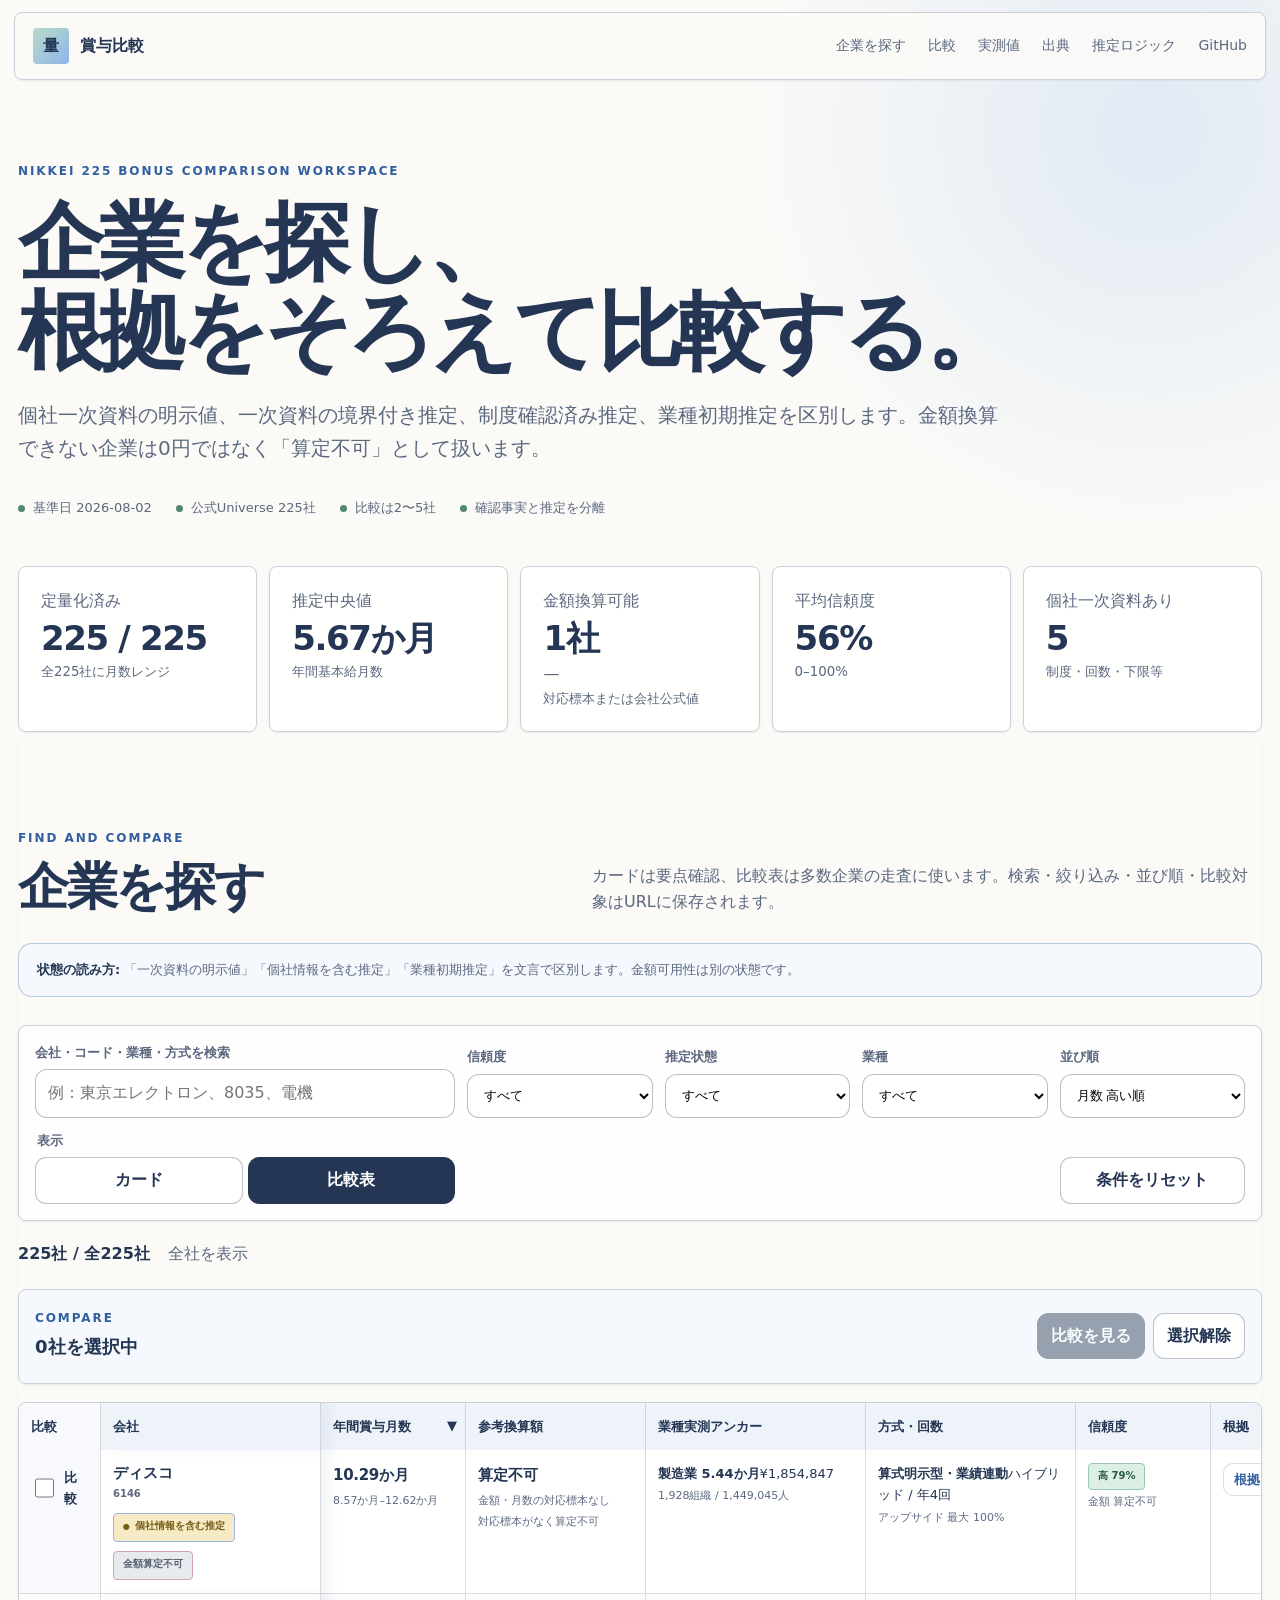
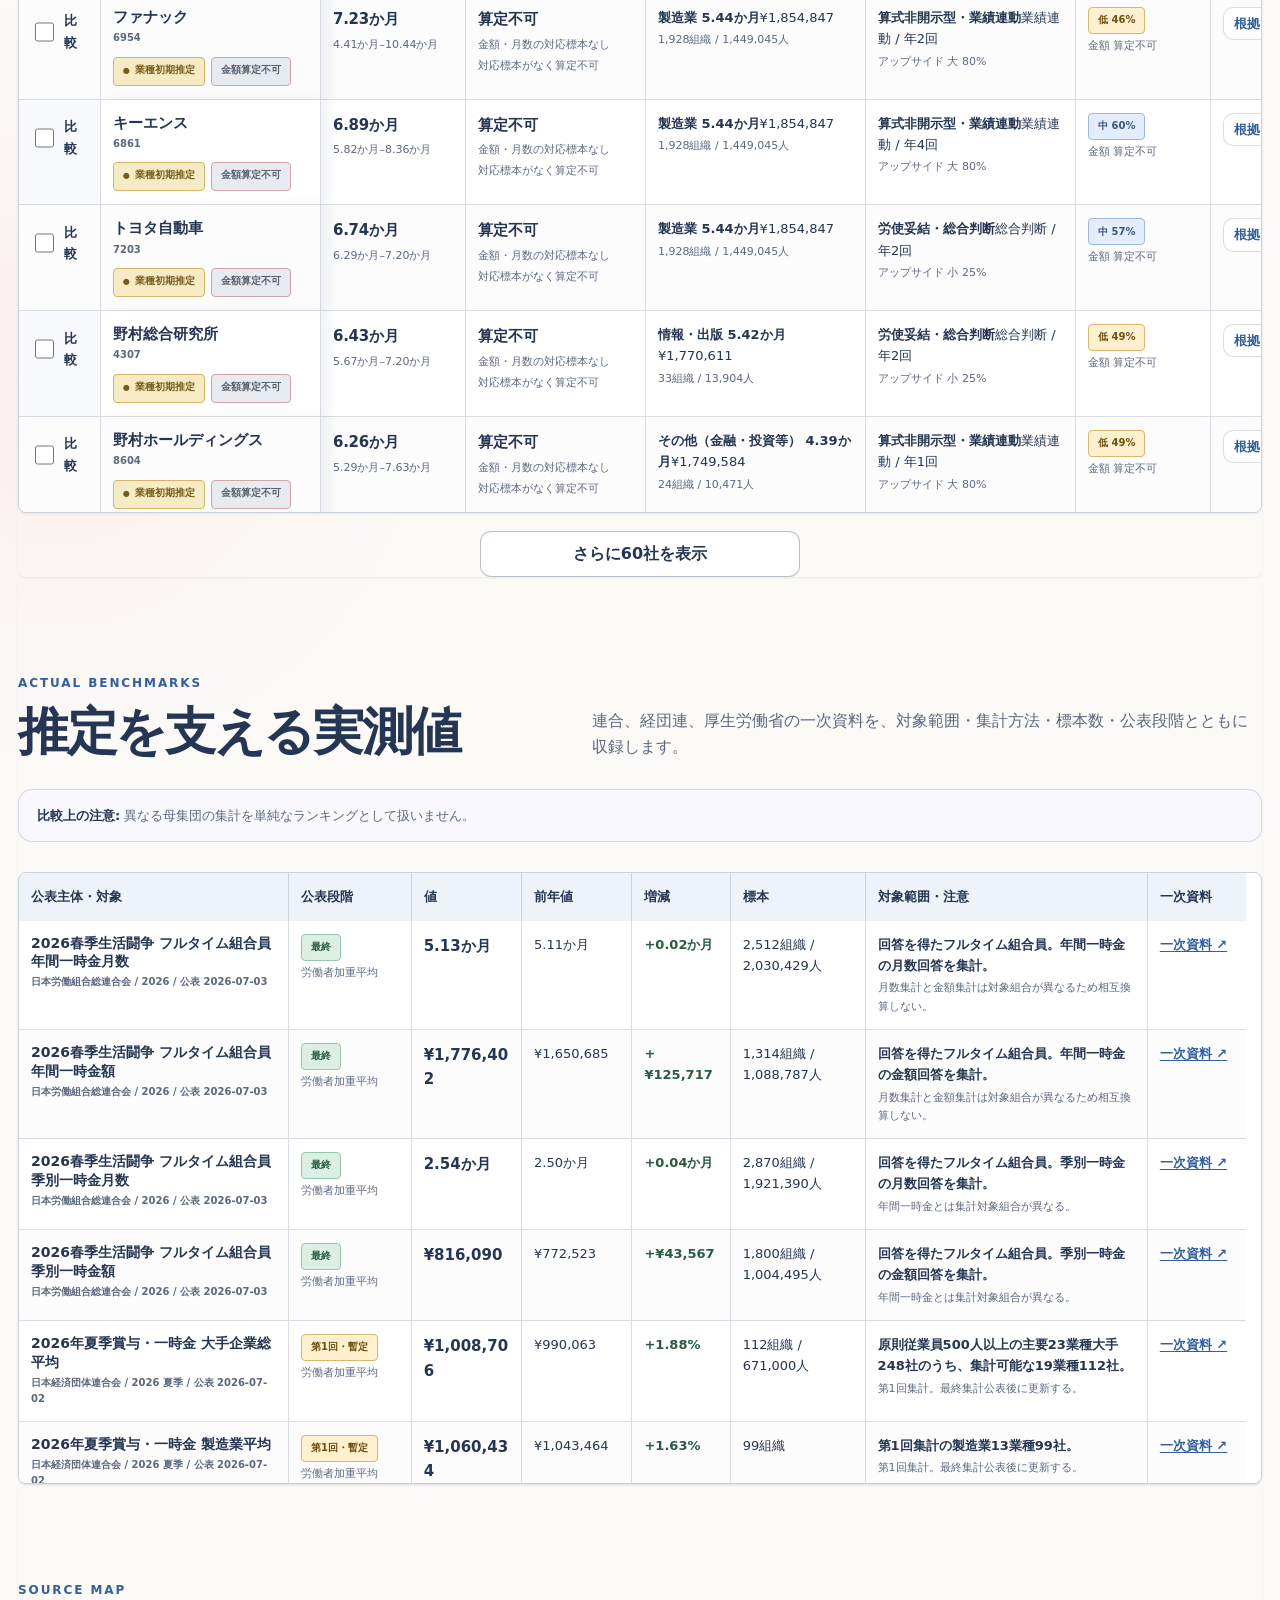
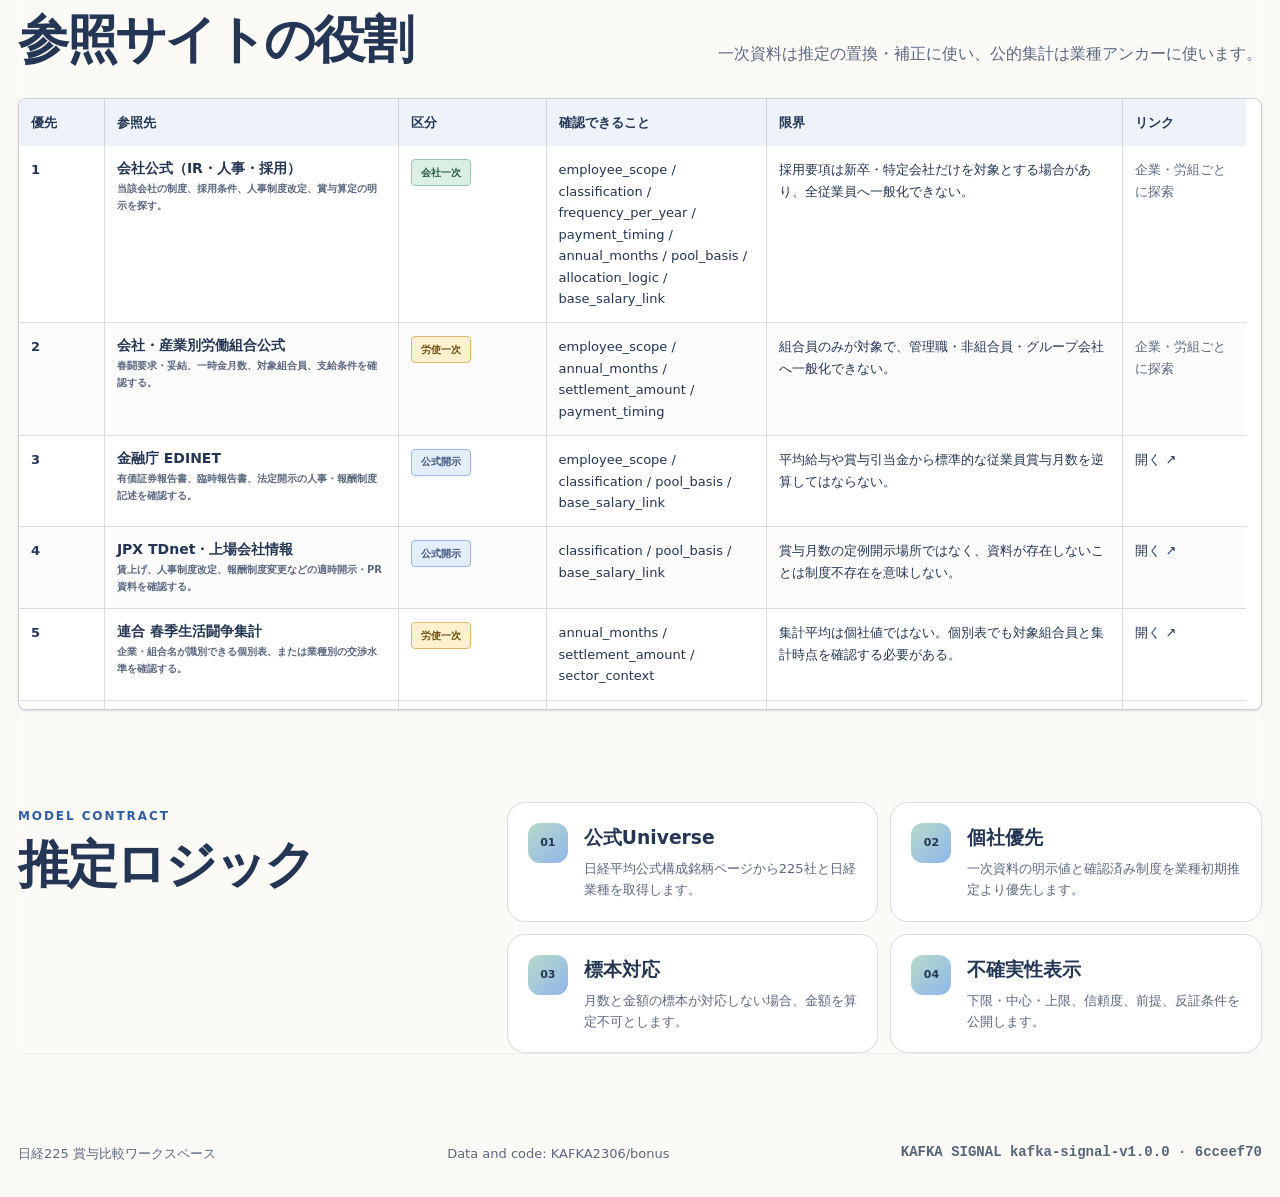
==== commit b88c2101: "Deploy Nikkei 225 bonus dashboard from f9cf232ec693" ====
--- a/index.html
+++ b/index.html
@@ -7,16 +7,19 @@
   <meta name="theme-color" content="#fbfaf7">
   <meta name="bonus-build" content="quantified-v8">
   <meta name="bonus-ui" content="comparison-v9">
+  <meta name="kafka-signal-release" content="kafka-signal-v1.0.0">
+  <meta name="kafka-signal-commit" content="6cceef70ab3ad5d15bad972aab0b23d954fc1fd8">
   <title>日経225 賞与定量モデル</title>
   <link rel="stylesheet" href="./styles.css">
   <link rel="stylesheet" href="./comparison.css">
+  <link rel="stylesheet" href="./kafka-signal.css">
 </head>
 <body>
   <a class="skip-link" href="#companies">企業検索・比較へ移動</a>
   <header class="site-header">
     <a class="brand" href="#top"><span class="brand-mark" aria-hidden="true">量</span><span>賞与比較</span></a>
     <nav aria-label="主要ナビゲーション">
-      <a href="#companies">企業を探す</a><a href="#comparison">比較</a><a href="#benchmarks">実測値</a><a href="#sources">出典</a><a href="#rules">推定ロジック</a><a href="https://github.com/KAFKA2306/bonus">GitHub ↗</a>
+      <a href="#companies">企業を探す</a><a href="#comparison">比較</a><a href="#benchmarks">実測値</a><a href="#sources">出典</a><a href="#rules">推定ロジック</a><a href="https://github.com/KAFKA2306/bonus">GitHub</a>
     </nav>
   </header>
   <main id="top">
@@ -75,5 +78,6 @@
   </main>
   <footer class="shell"><span>日経225 賞与比較ワークスペース</span><a href="https://github.com/KAFKA2306/bonus">Data and code: KAFKA2306/bonus</a></footer>
   <script src="./app.js" defer></script>
+  <script src="./kafka-signal.js" defer></script>
 </body>
 </html>
--- a/kafka-signal.css
+++ b/kafka-signal.css
@@ -0,0 +1 @@
+:root{--ks-canvas:#FBFAF7;--ks-surface:#FFF;--ks-subtle:#F4F2EC;--ks-ink:#243653;--ks-muted:#56657A;--ks-border:#C9D0DA;--ks-primary:#4D72A8;--ks-primary-soft:#DCE8F7;--ks-verified:#286A4B;--ks-verified-soft:#DDEEE5;--ks-estimated:#755C18;--ks-estimated-soft:#F7EBC5;--ks-attention:#8A4A10;--ks-attention-soft:#FBE3C9;--ks-unavailable:#56616F;--ks-unavailable-soft:#E7EAEE;--ks-focus:#174D8B}.site-header,.metrics article,.section-block,.comparison-toolbar,.compare-tray,.comparison-panel,.company-card,.table-wrap,.method-grid{border-color:var(--ks-border)!important;border-radius:.5rem!important;box-shadow:0 1px 2px rgb(36 54 83/.08)!important}.brand-mark,.estimate-state,.amount-state,.tier,.confidence,.release{border-radius:.25rem!important}.estimate-state-verified{color:var(--ks-verified)!important;background:var(--ks-verified-soft)!important}.estimate-state-company_estimate,.estimate-state-sector_initial{color:var(--ks-estimated)!important;background:var(--ks-estimated-soft)!important}.amount-unavailable{color:var(--ks-unavailable)!important;background:var(--ks-unavailable-soft)!important}.uncertainty-summary{display:grid;grid-template-columns:repeat(3,minmax(0,1fr));gap:.75rem;margin:0 0 1rem;padding:1rem;border:1px solid var(--ks-border);border-radius:.5rem;background:var(--ks-subtle)}.uncertainty-summary article{padding:.75rem;background:var(--ks-surface);border-left:3px solid var(--ks-primary)}.uncertainty-summary h4,.uncertainty-summary p{margin:0}.uncertainty-summary p{margin-top:.25rem;color:var(--ks-muted);font-size:.875rem}.ks-version{font:700 .875rem/1.4 ui-monospace,SFMono-Regular,Consolas,monospace;color:var(--ks-muted)}:where(a,button,input,select,summary):focus-visible{outline:none!important;box-shadow:0 0 0 3px var(--ks-canvas),0 0 0 6px var(--ks-focus)!important}@media(max-width:700px){.uncertainty-summary{grid-template-columns:1fr}}@media(prefers-reduced-motion:reduce){*,*::before,*::after{animation-duration:.01ms!important;animation-iteration-count:1!important;transition-duration:.01ms!important;scroll-behavior:auto!important}}
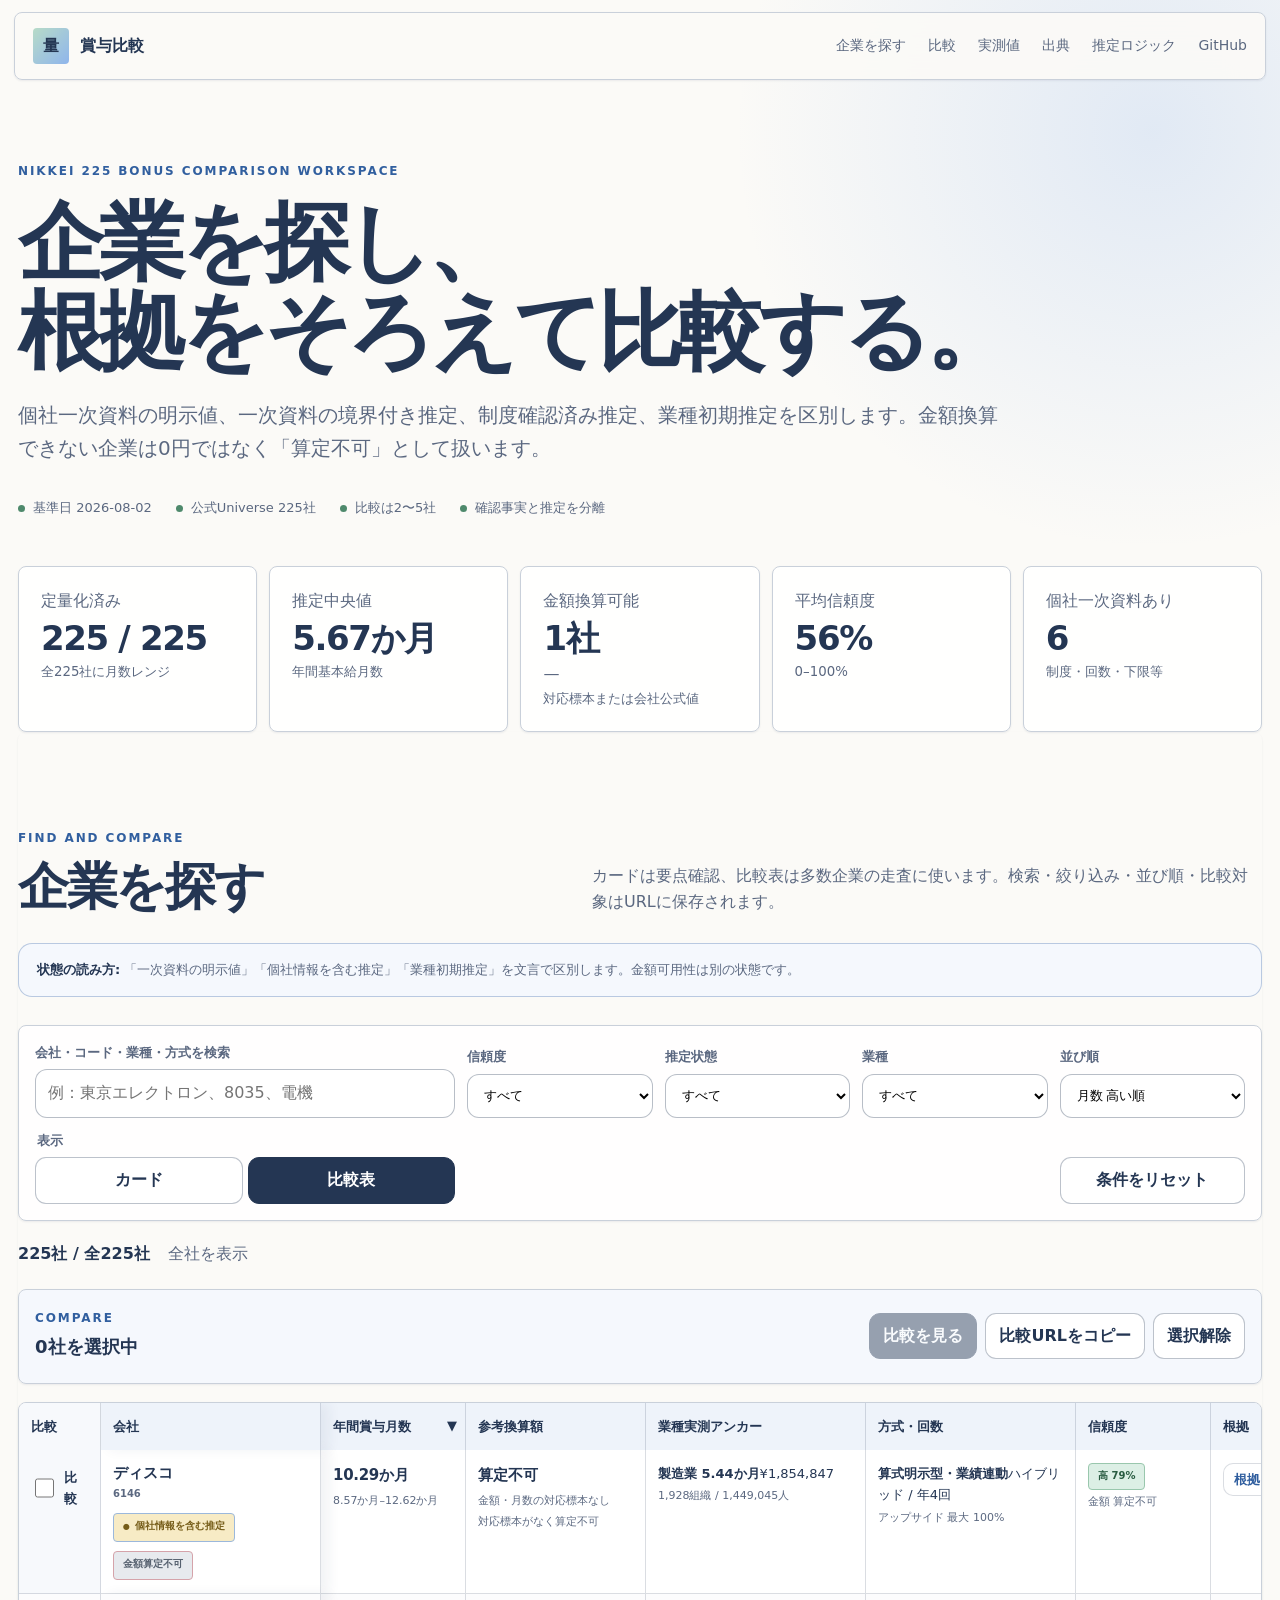
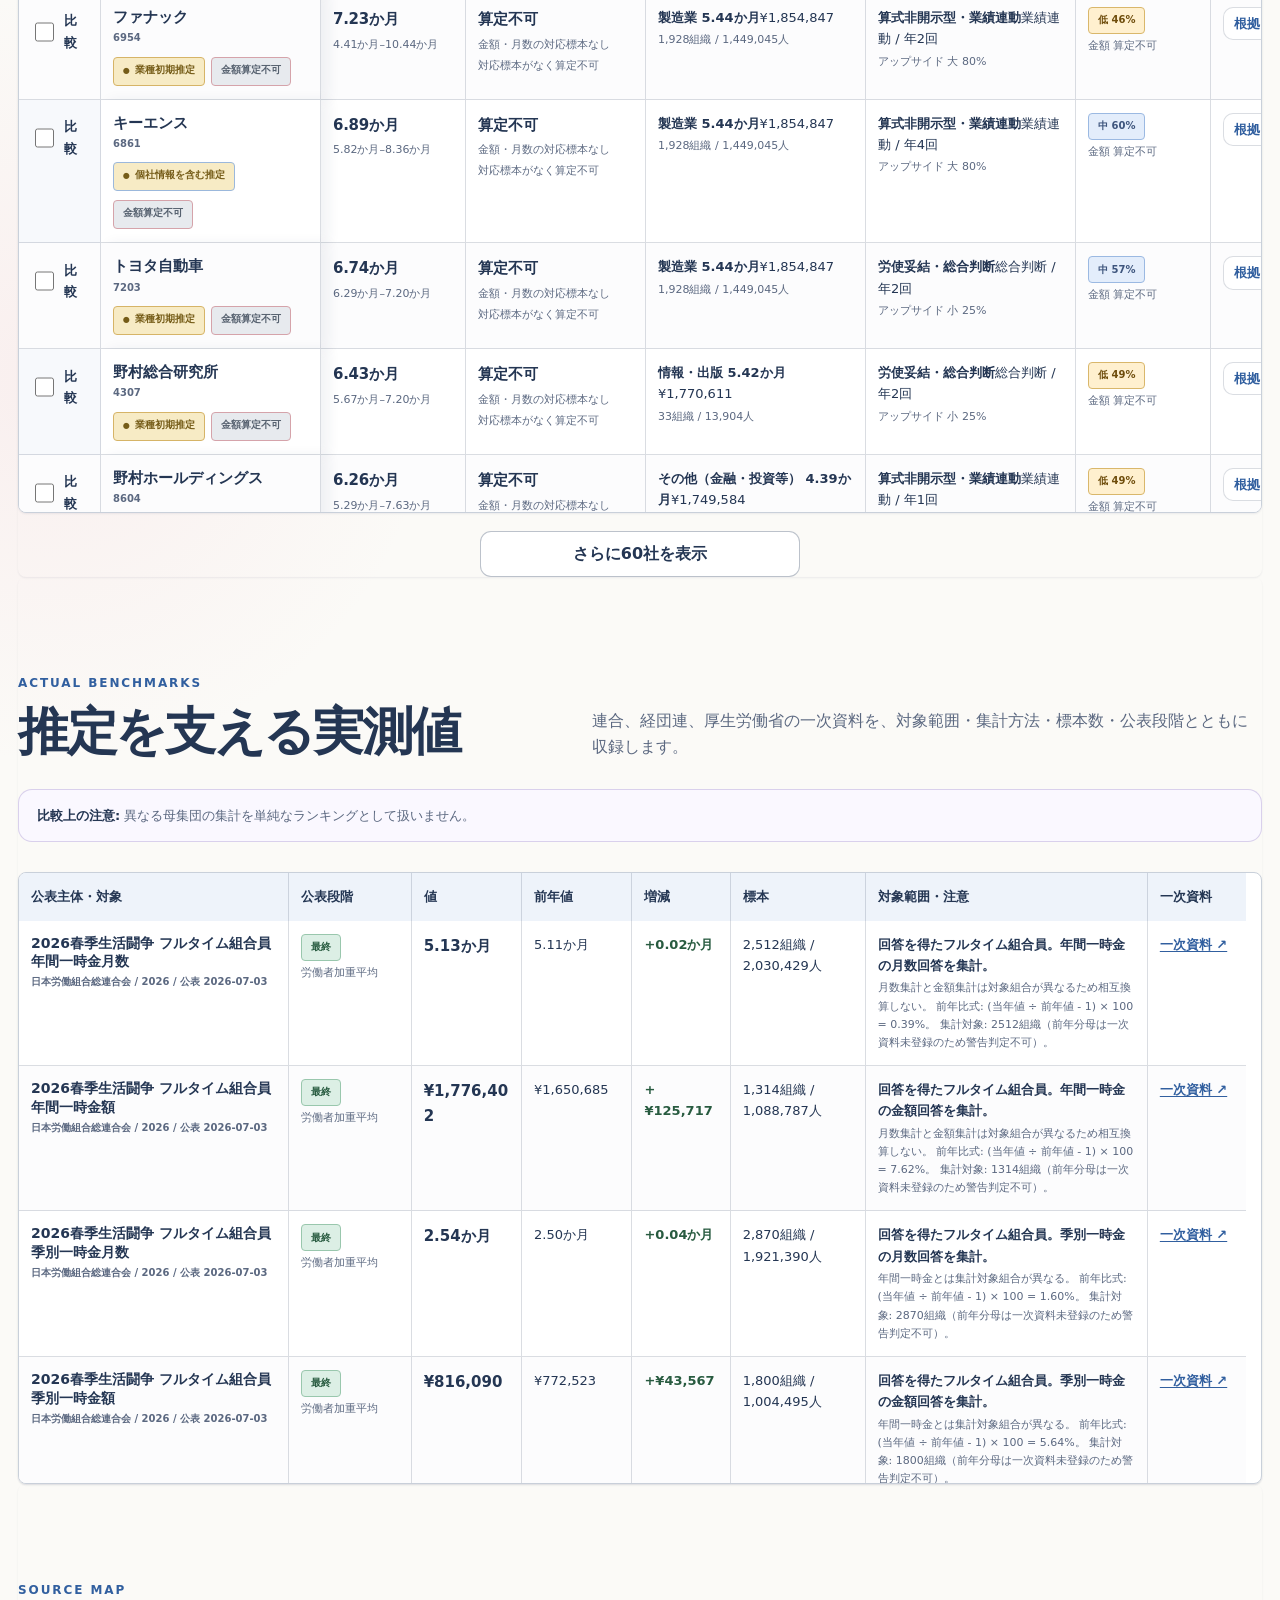
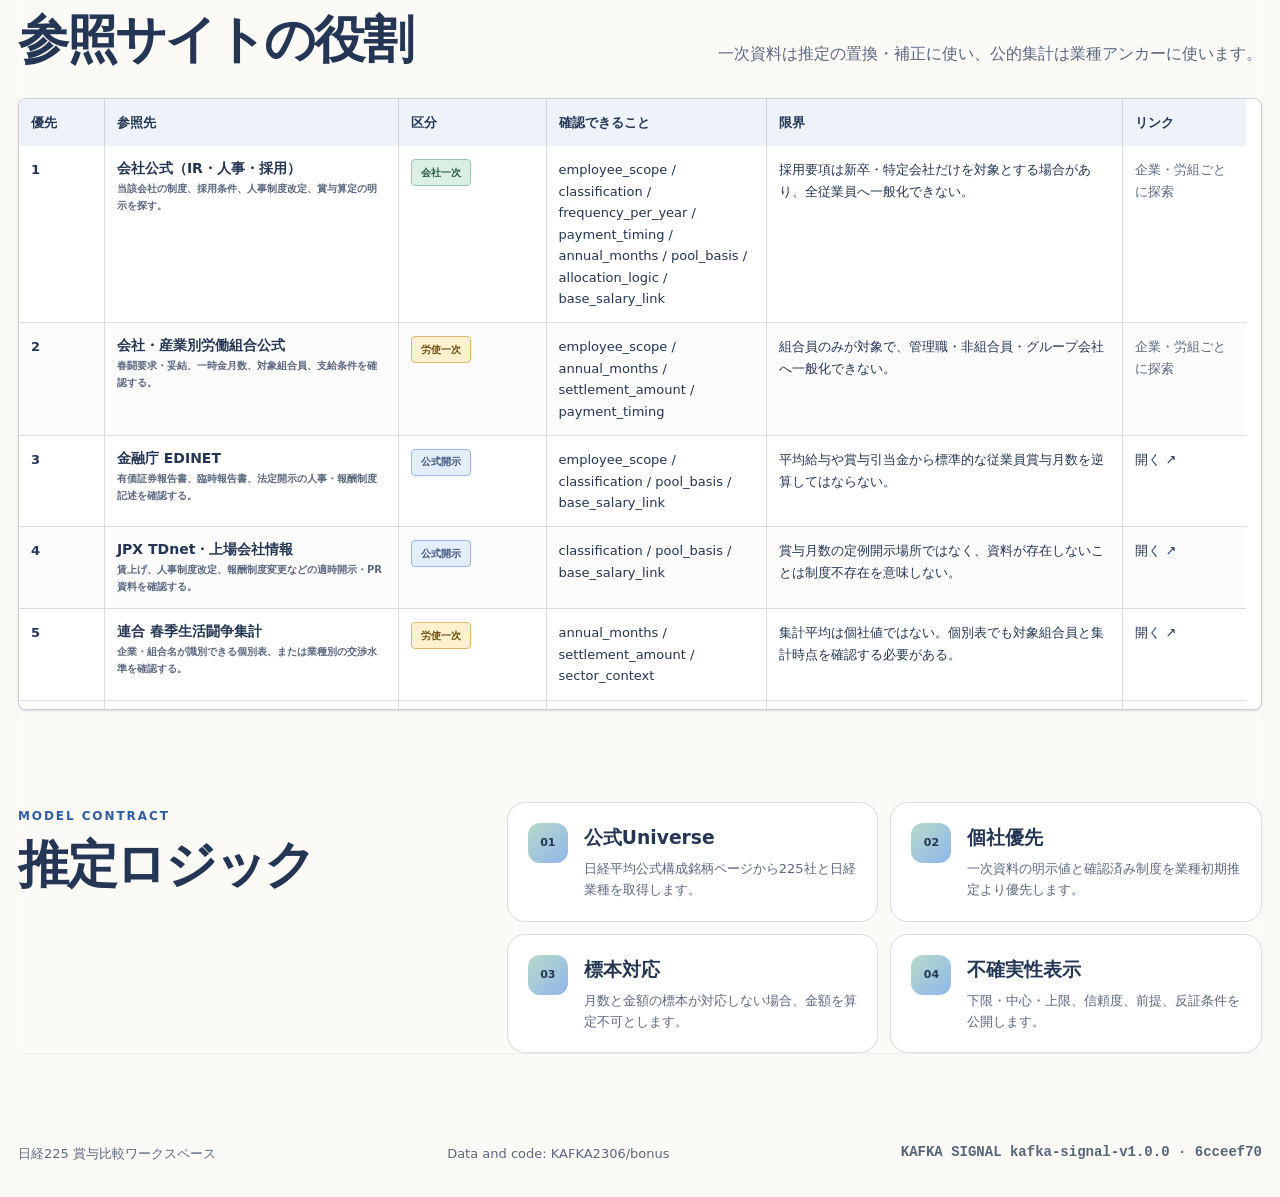
==== commit 2782945f: "Deploy Nikkei 225 bonus dashboard from 0efdec227cc3" ====
--- a/index.html
+++ b/index.html
@@ -55,7 +55,7 @@
 
       <aside id="compare-tray" class="compare-tray" aria-labelledby="compare-tray-title" hidden>
         <div><span class="kicker">COMPARE</span><h3 id="compare-tray-title"><span id="compare-count">0</span>社を選択中</h3><div id="compare-chips" class="compare-chips"></div></div>
-        <div class="compare-actions"><button id="show-comparison" type="button">比較を見る</button><button id="clear-comparison" type="button">選択解除</button></div>
+        <div class="compare-actions"><button id="show-comparison" type="button">比較を見る</button><button id="copy-comparison-url" type="button" onclick="navigator.clipboard.writeText(location.href).then(() => { document.querySelector('#result-count').textContent = '比較URLをコピーしました'; }).catch(() => { document.querySelector('#result-count').textContent = 'URLをコピーできませんでした'; })">比較URLをコピー</button><button id="clear-comparison" type="button">選択解除</button></div>
       </aside>
 
       <section id="comparison" class="comparison-panel" hidden aria-labelledby="comparison-title">
